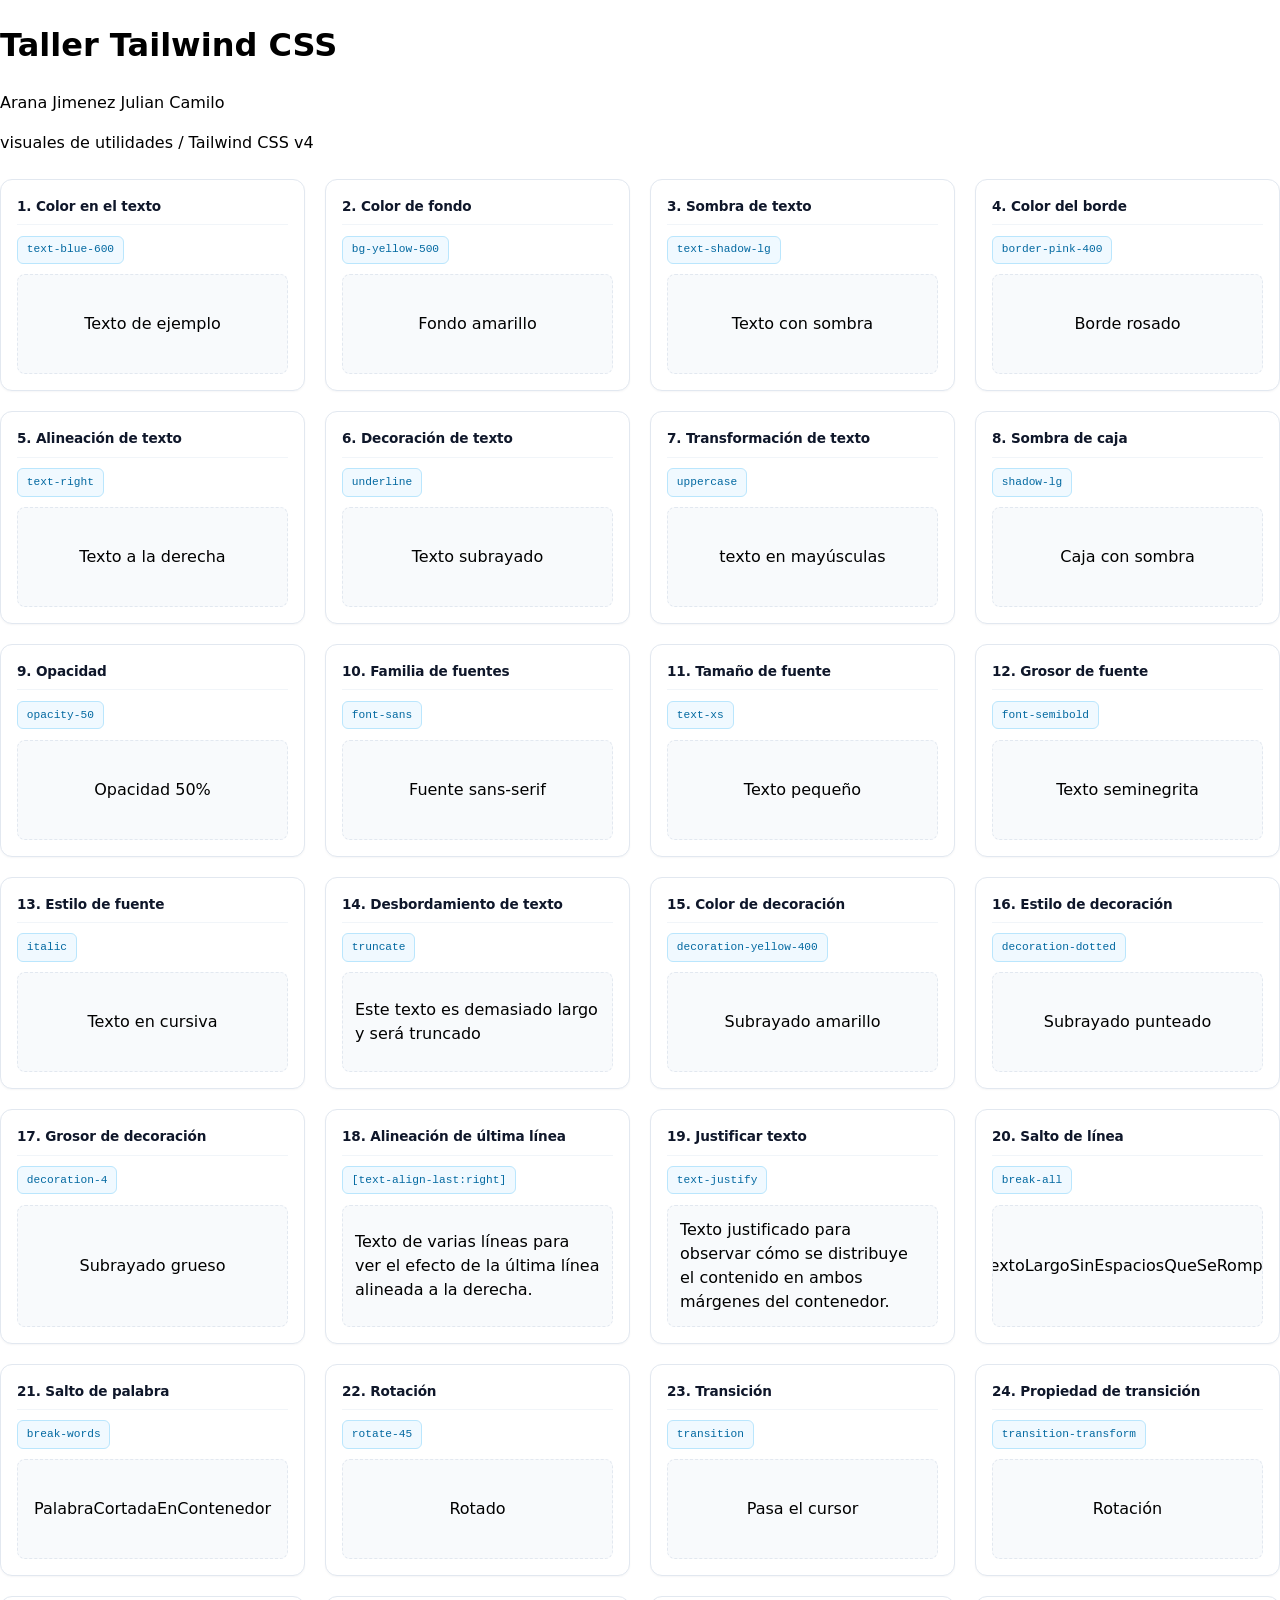
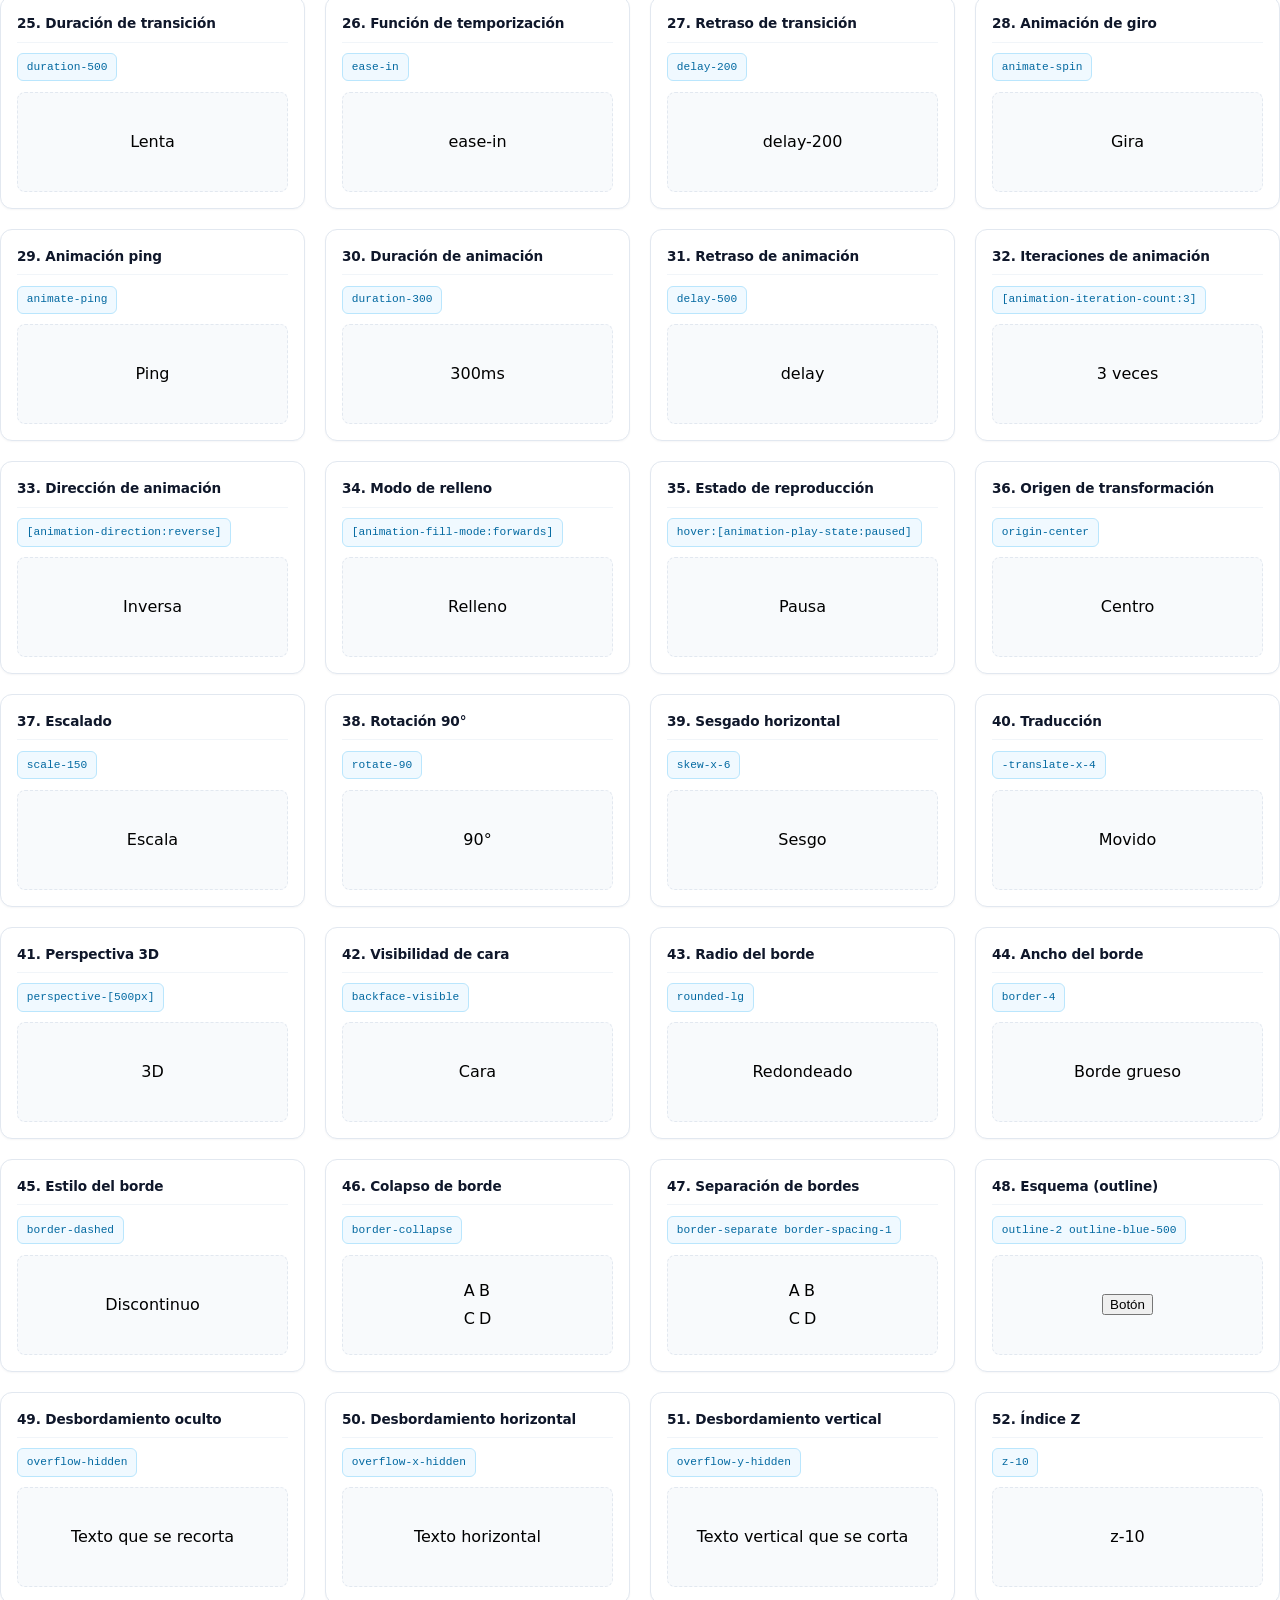
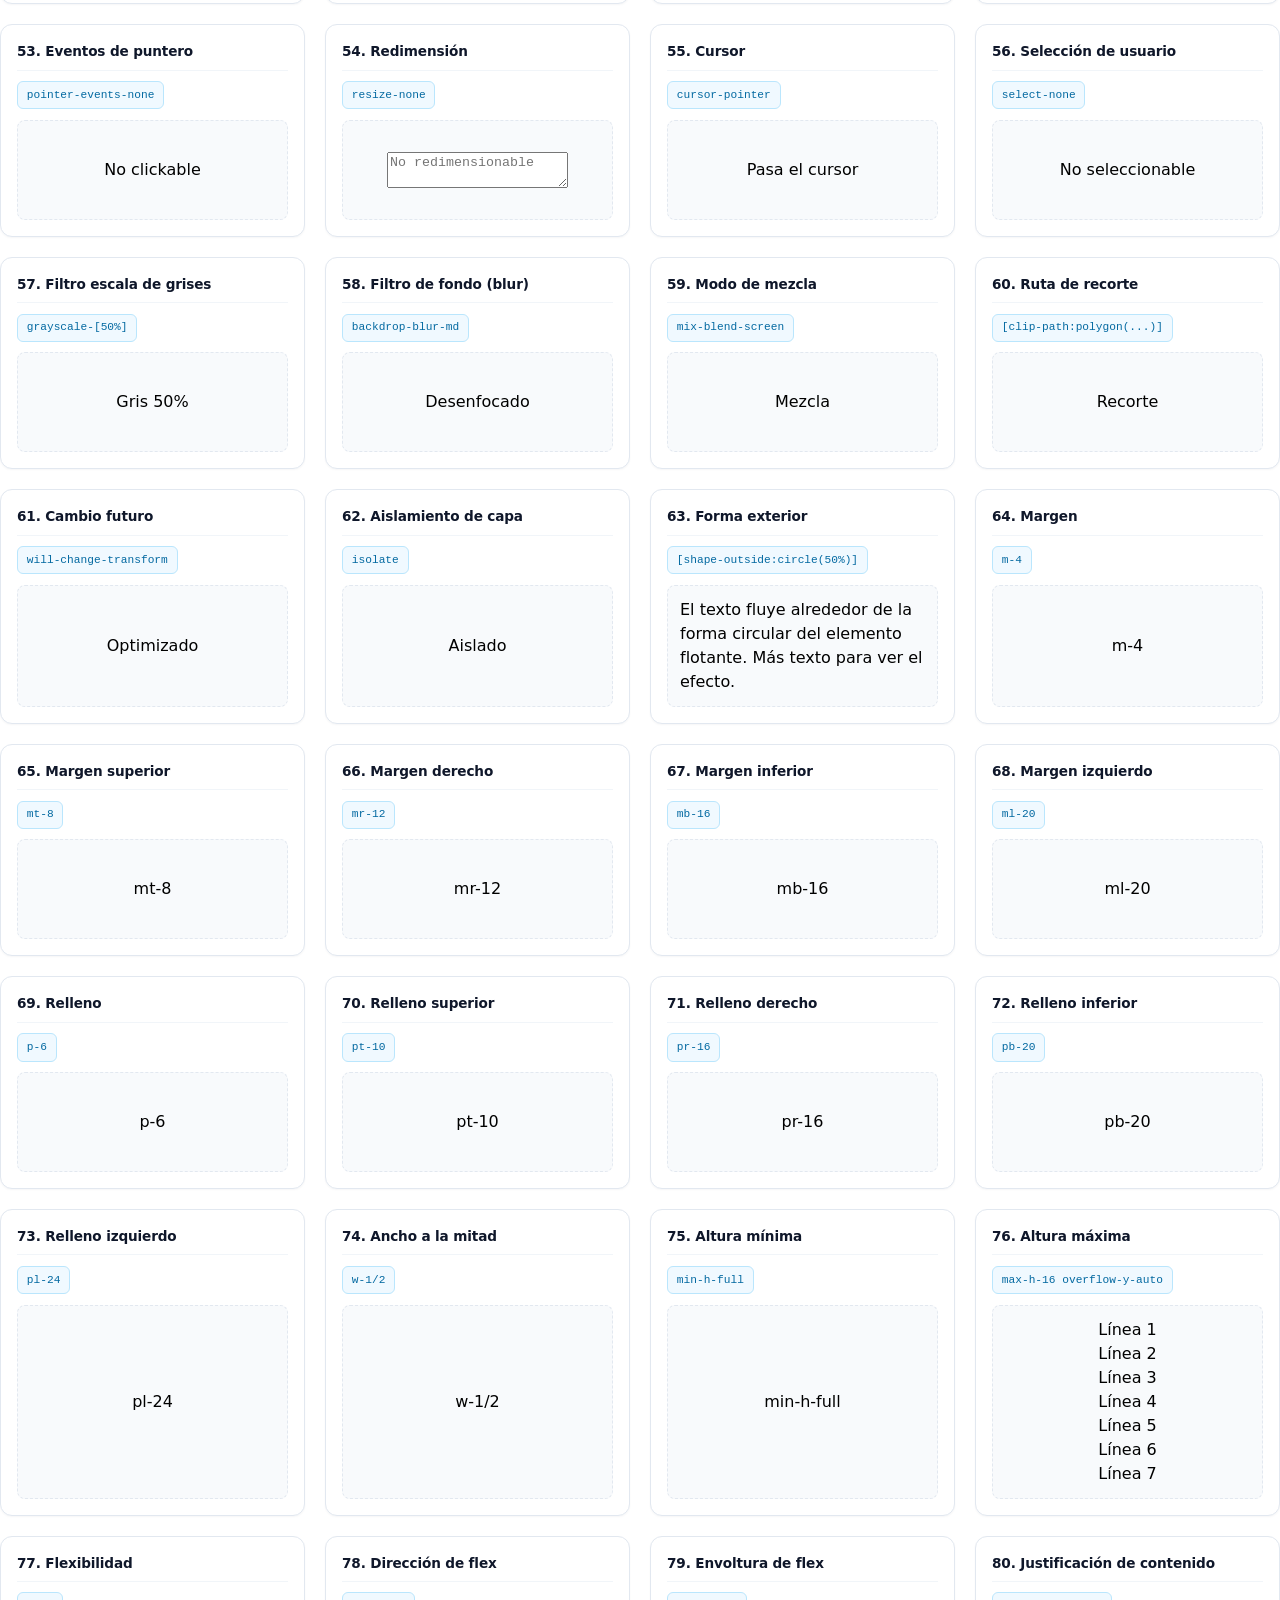
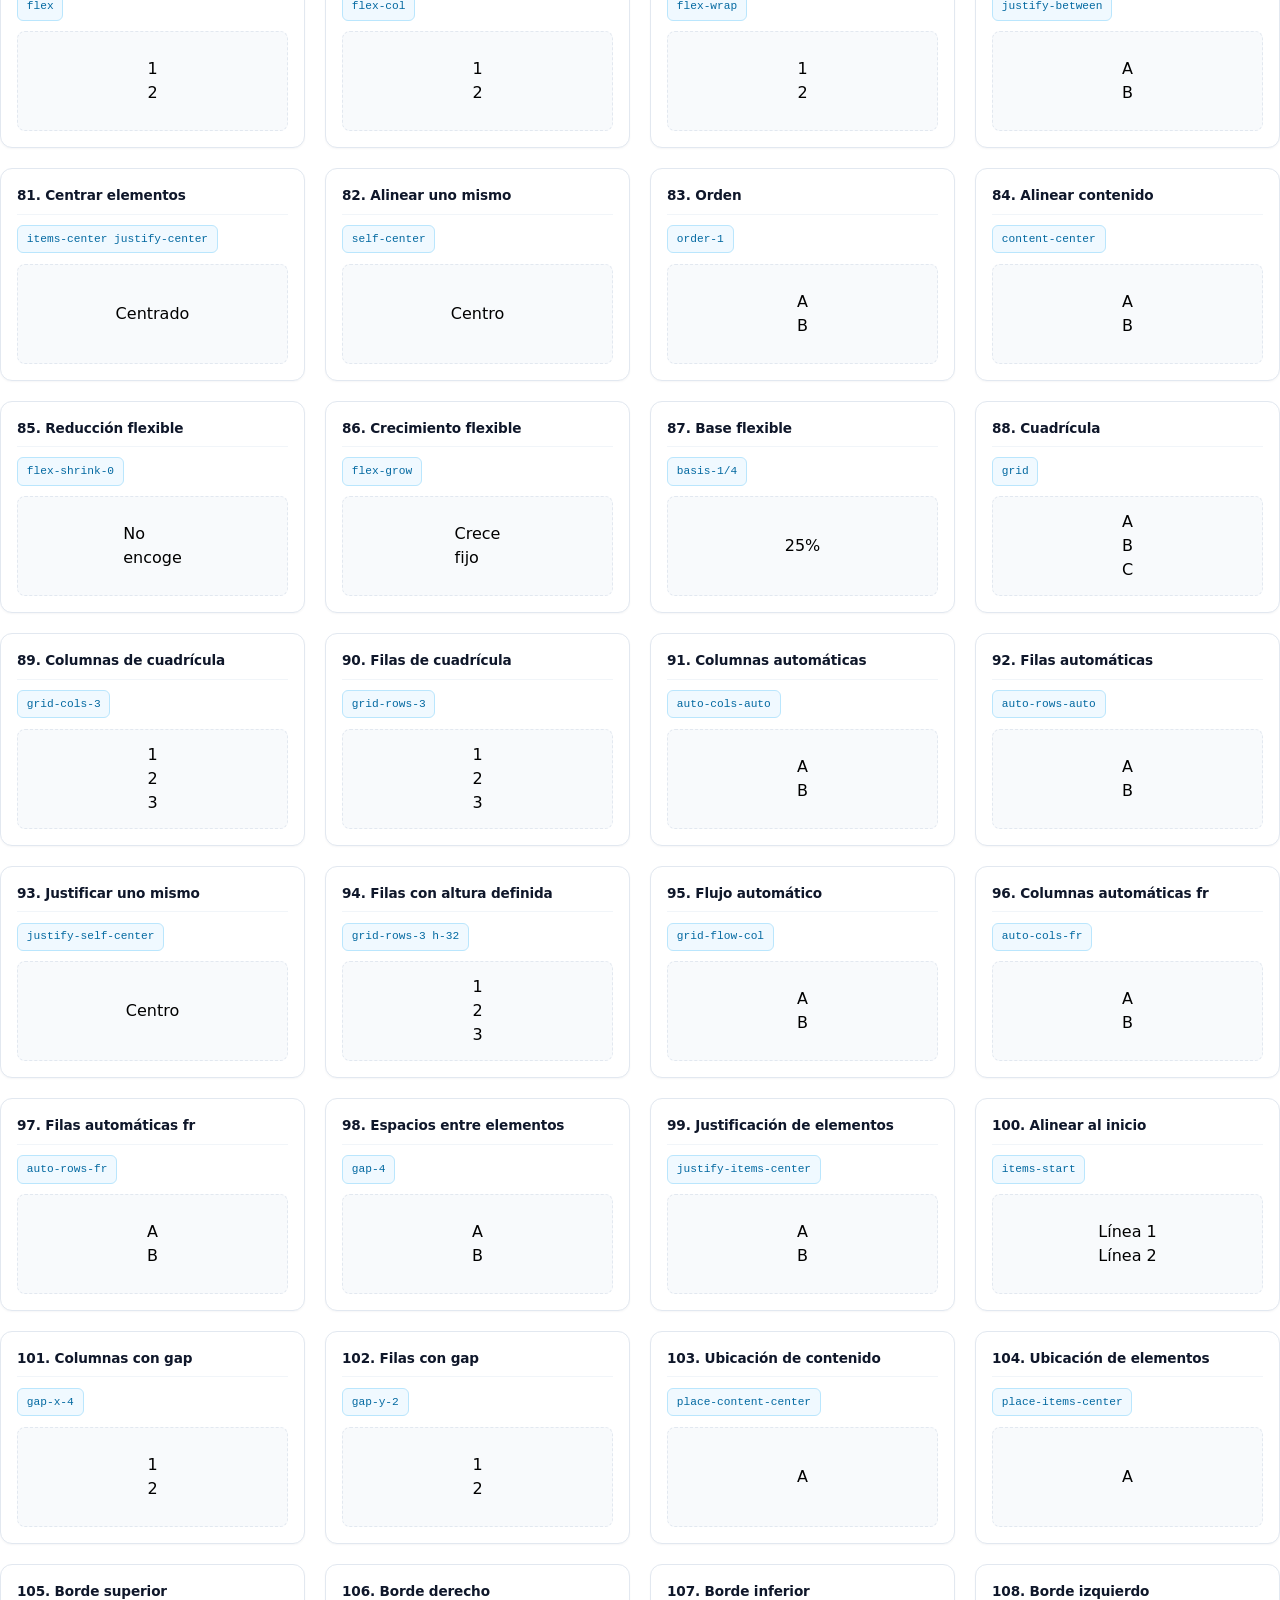
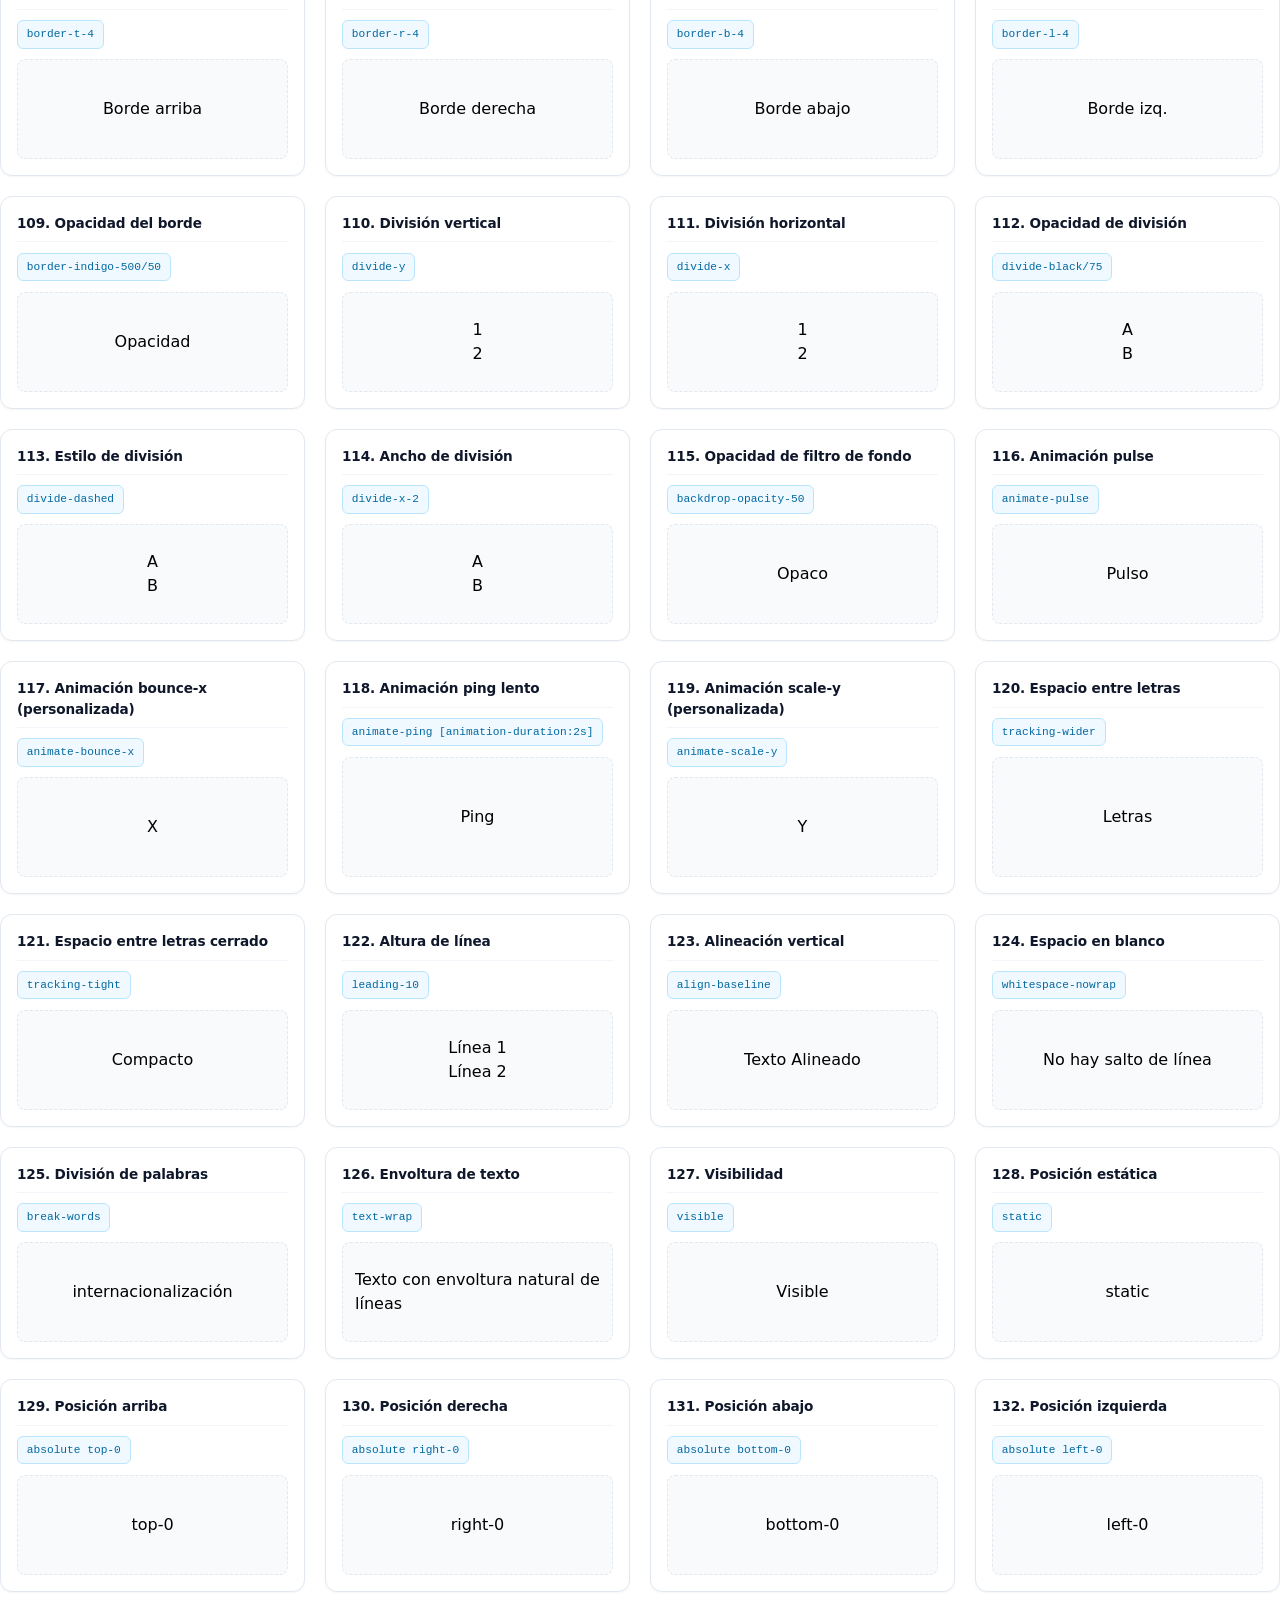
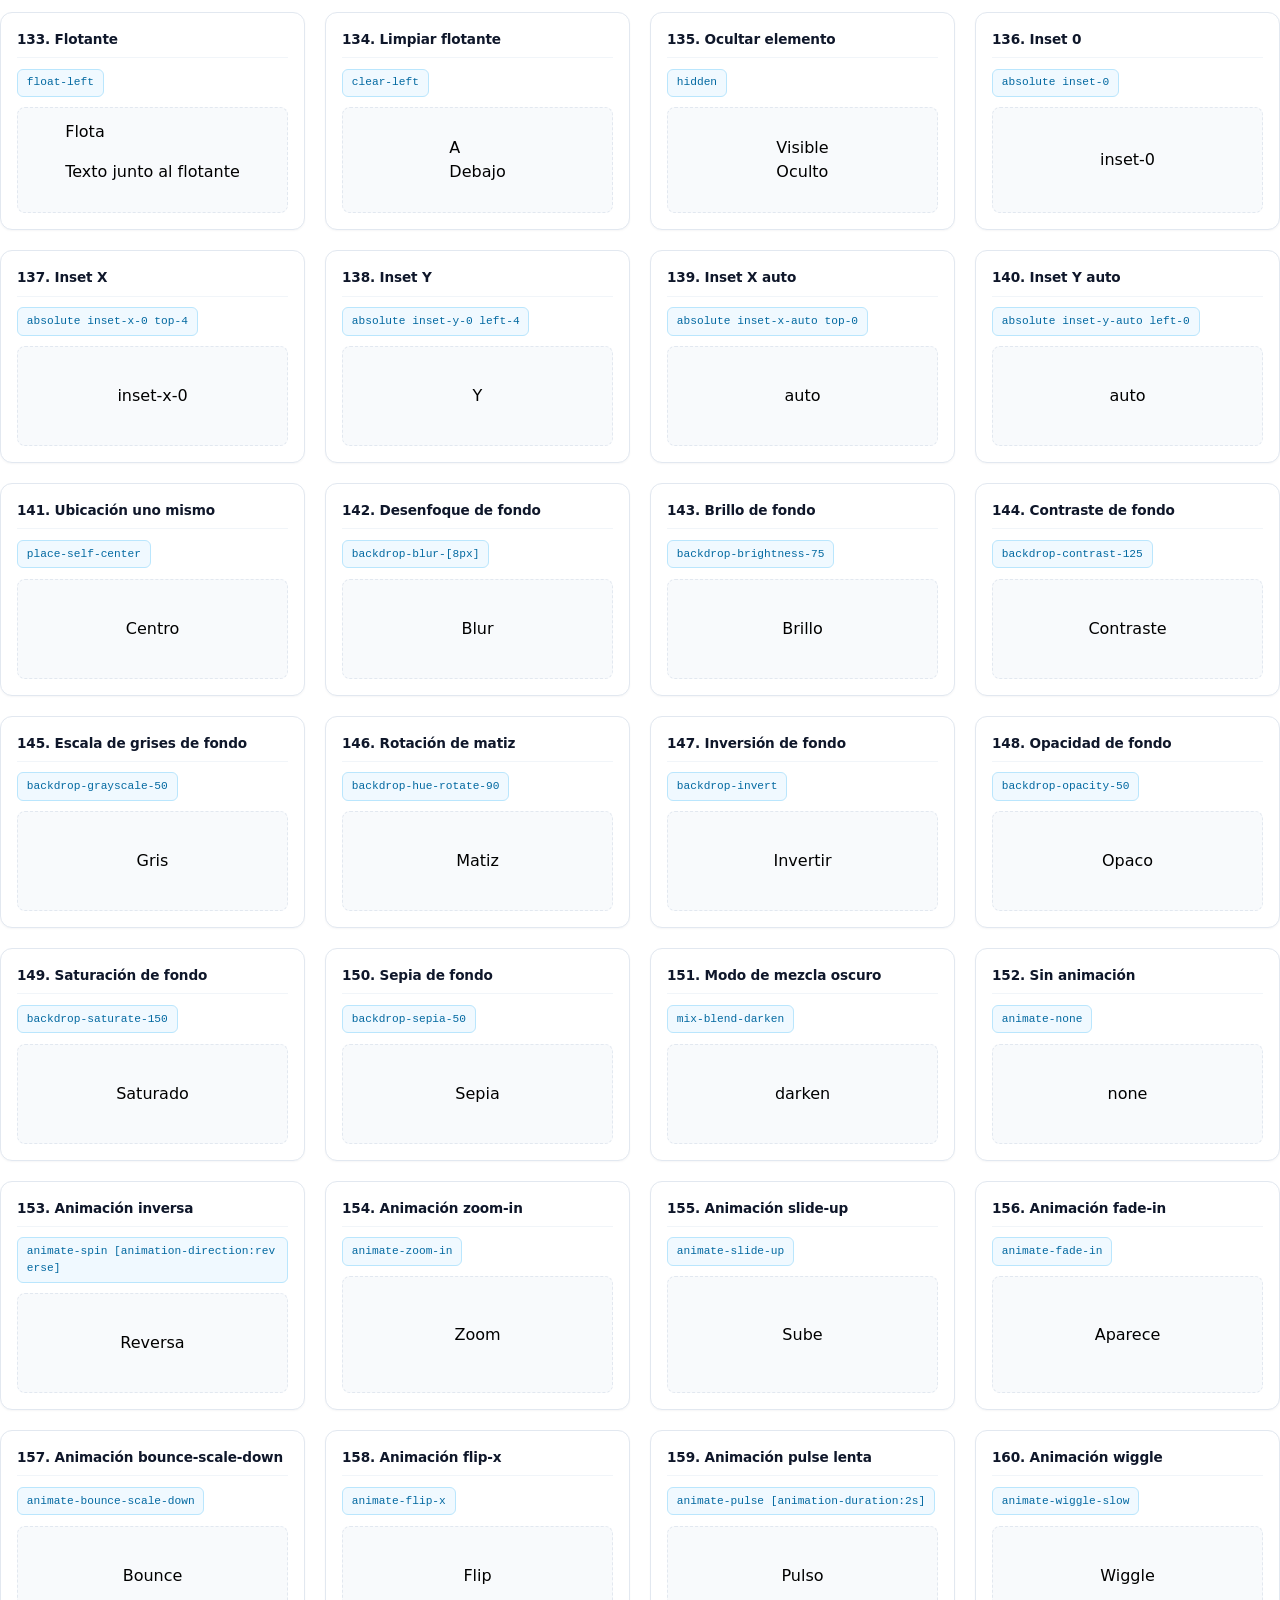
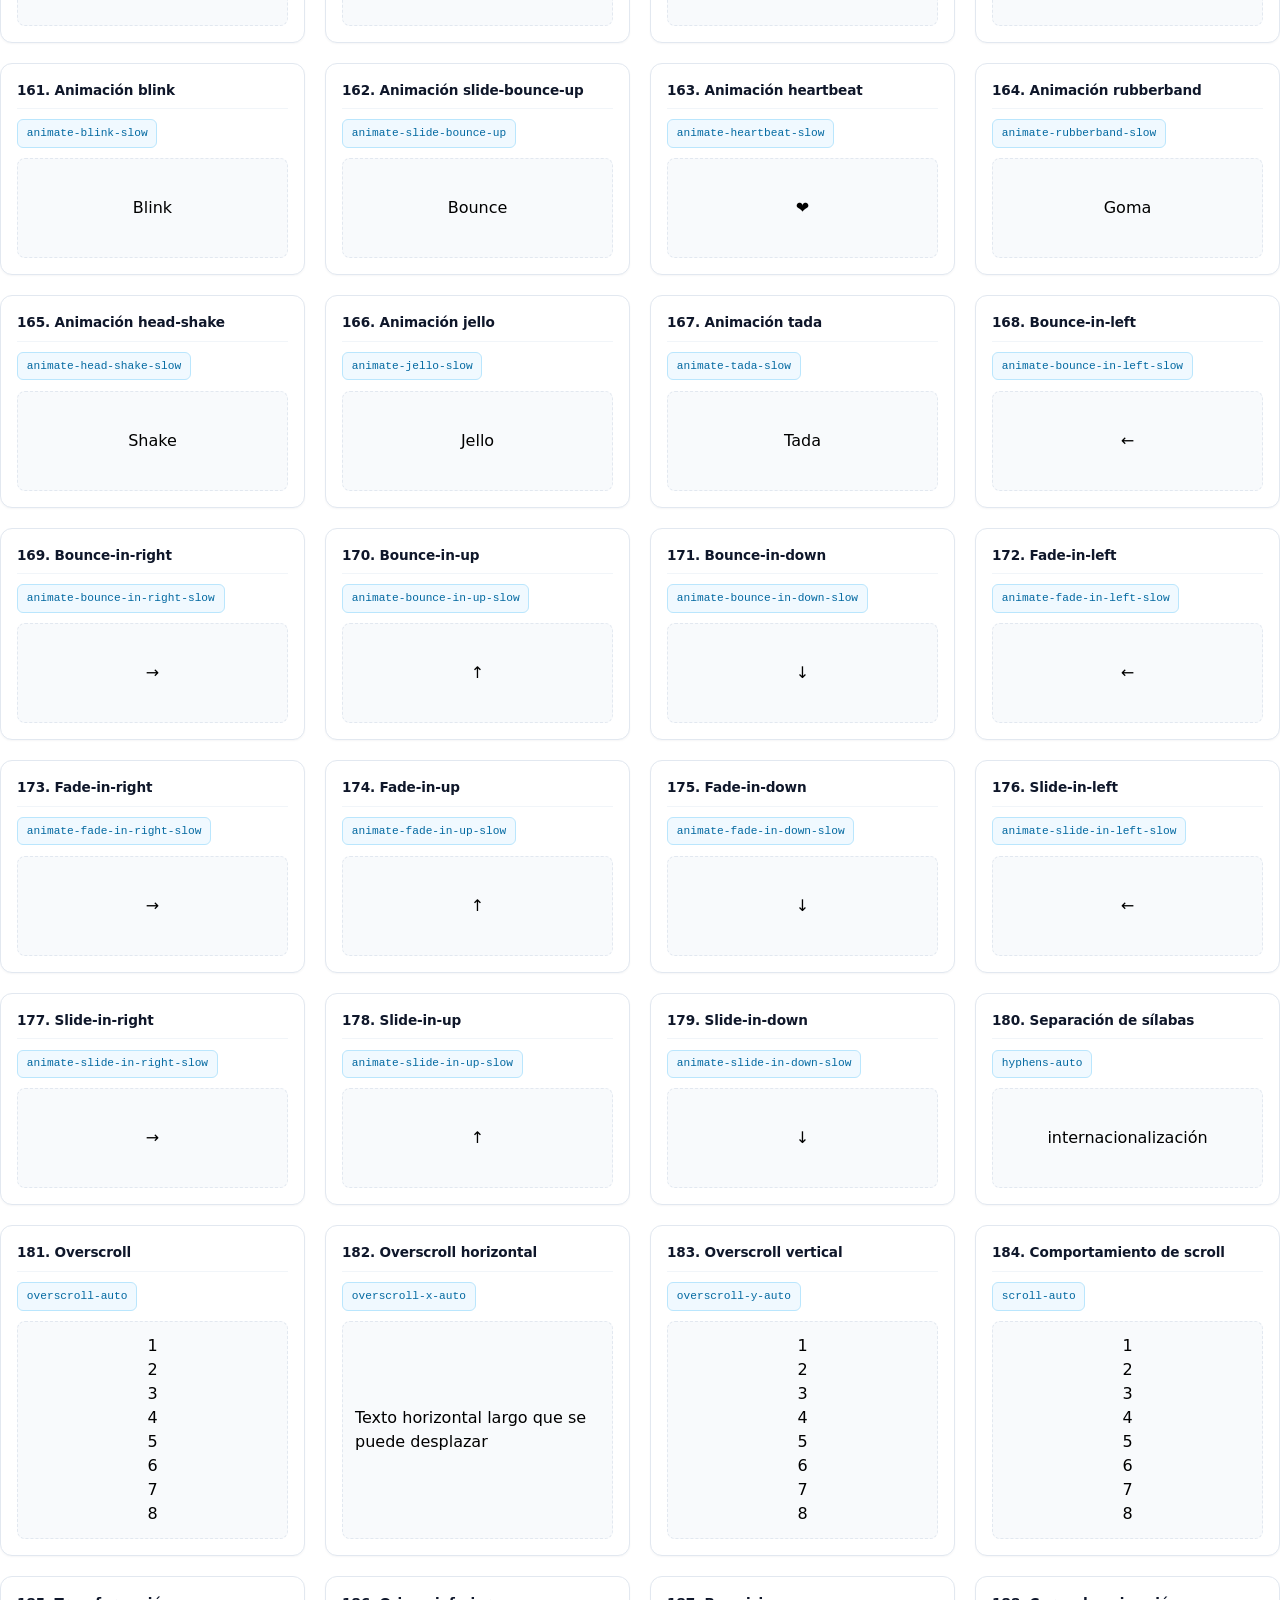
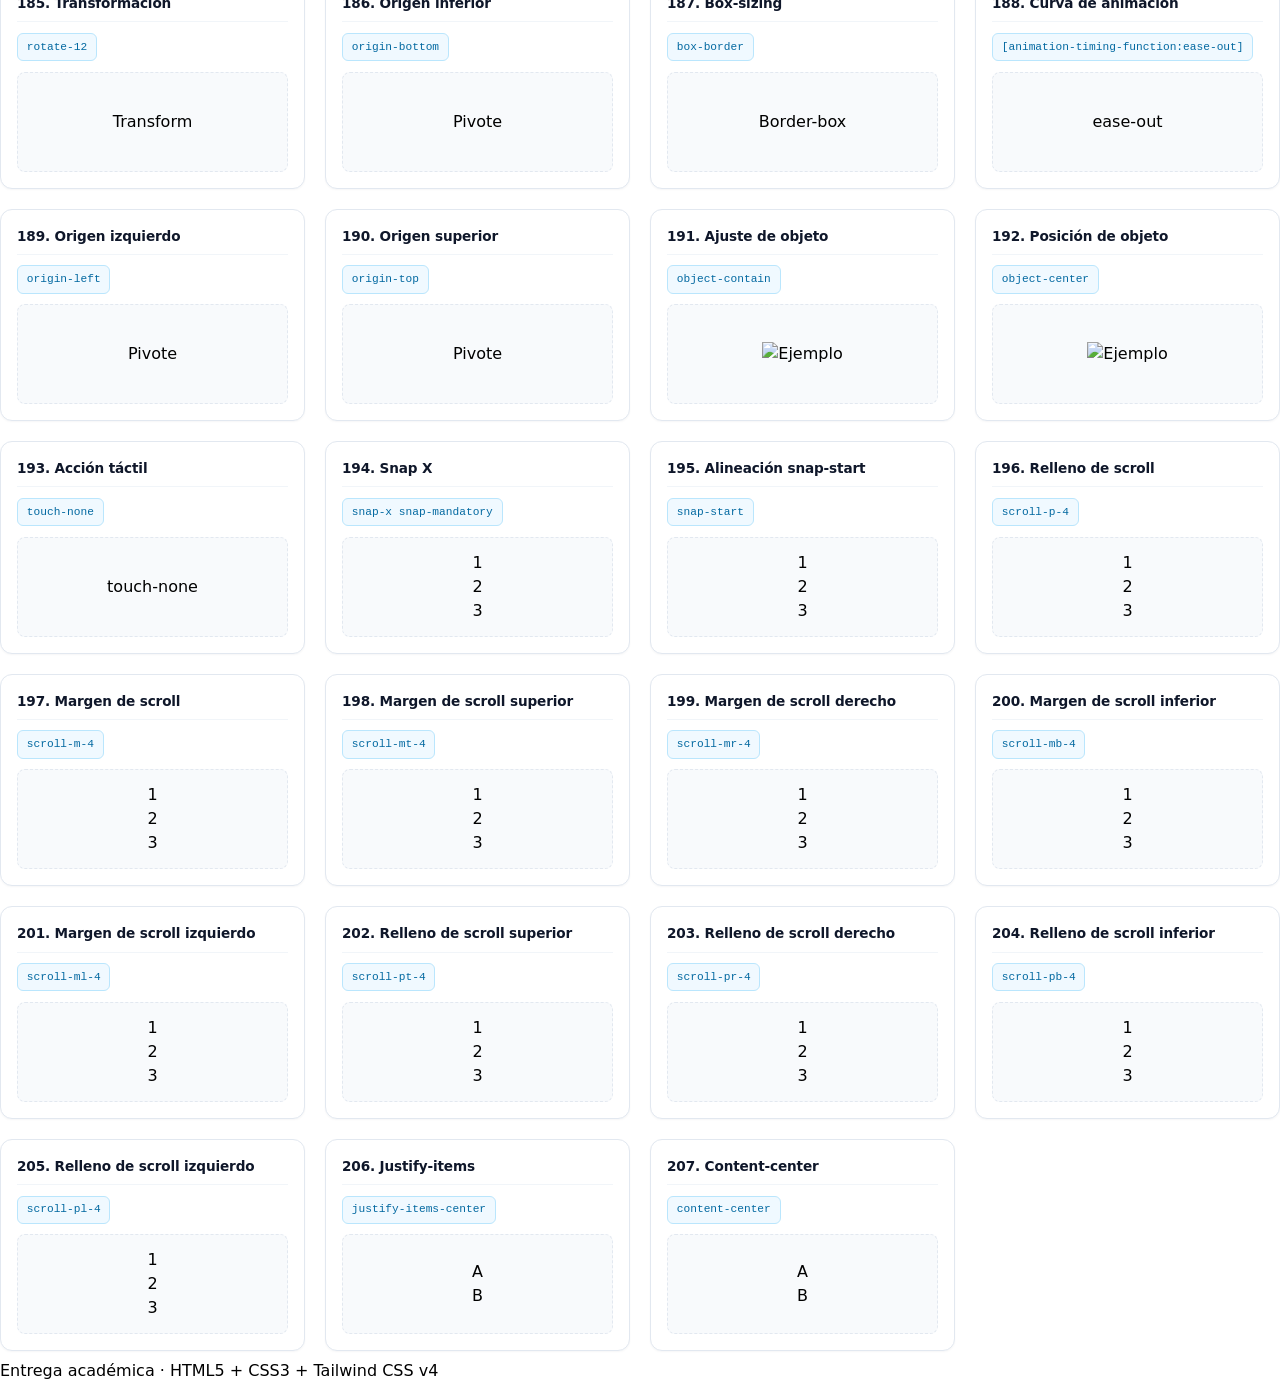
==== index.html @ b4273c39 "Rename index to index.html" ====
<!DOCTYPE html>
<html lang="es">
<head>
  <meta charset="UTF-8">
  <meta name="viewport" content="width=device-width, initial-scale=1.0">
  <title>Taller Tailwind CSS · Arana Jimenez Julian Camilo </title>

  <link rel="stylesheet" href="estilos.css">
</head>
<body class="bg-slate-50 text-slate-800 antialiased">

  <header class="bg-white border-b border-slate-200 py-10 px-6">
    <div class="max-w-7xl mx-auto text-center">
      <h1 class="text-3xl sm:text-4xl font-bold text-slate-900">Taller Tailwind CSS</h1>
      <p class="text-slate-500 mt-2 text-sm font-medium"> Arana Jimenez Julian Camilo </p>
      <p class="text-slate-400 mt-1 text-xs">visuales de utilidades / Tailwind CSS v4</p>
    </div>
  </header>

  <main class="max-w-7xl mx-auto px-4 py-8">
    <div class="container">
      <div class="card">
        <h2 class="title">1. Color en el texto</h2>
        <p class="command">text-blue-600</p>
        <div class="square"><p class="text-blue-600 text-sm">Texto de ejemplo</p></div>
      </div>

      <div class="card">
        <h2 class="title">2. Color de fondo</h2>
        <p class="command">bg-yellow-500</p>
        <div class="square"><div class="bg-yellow-500 px-2 py-1 rounded text-xs">Fondo amarillo</div></div>
      </div>

      <div class="card">
        <h2 class="title">3. Sombra de texto</h2>
        <p class="command">text-shadow-lg</p>
        <div class="square"><p class="text-shadow-lg text-lg font-semibold text-slate-800">Texto con sombra</p></div>
      </div>

      <div class="card">
        <h2 class="title">4. Color del borde</h2>
        <p class="command">border-pink-400</p>
        <div class="square"><div class="border-2 border-pink-400 px-2 py-1 rounded text-xs">Borde rosado</div></div>
      </div>

      <div class="card">
        <h2 class="title">5. Alineación de texto</h2>
        <p class="command">text-right</p>
        <div class="square"><div class="text-right w-full text-xs">Texto a la derecha</div></div>
      </div>

      <div class="card">
        <h2 class="title">6. Decoración de texto</h2>
        <p class="command">underline</p>
        <div class="square"><div class="underline text-sm">Texto subrayado</div></div>
      </div>

      <div class="card">
        <h2 class="title">7. Transformación de texto</h2>
        <p class="command">uppercase</p>
        <div class="square"><div class="uppercase text-sm">texto en mayúsculas</div></div>
      </div>

      <div class="card">
        <h2 class="title">8. Sombra de caja</h2>
        <p class="command">shadow-lg</p>
        <div class="square"><div class="shadow-lg bg-white px-3 py-2 rounded text-xs">Caja con sombra</div></div>
      </div>

      <div class="card">
        <h2 class="title">9. Opacidad</h2>
        <p class="command">opacity-50</p>
        <div class="square"><div class="bg-sky-500 text-white px-3 py-2 rounded opacity-50 text-xs">Opacidad 50%</div></div>
      </div>

      <div class="card">
        <h2 class="title">10. Familia de fuentes</h2>
        <p class="command">font-sans</p>
        <div class="square"><div class="font-sans text-sm">Fuente sans-serif</div></div>
      </div>

      <div class="card">
        <h2 class="title">11. Tamaño de fuente</h2>
        <p class="command">text-xs</p>
        <div class="square"><div class="text-xs">Texto pequeño</div></div>
      </div>

      <div class="card">
        <h2 class="title">12. Grosor de fuente</h2>
        <p class="command">font-semibold</p>
        <div class="square"><div class="font-semibold text-sm">Texto seminegrita</div></div>
      </div>

      <div class="card">
        <h2 class="title">13. Estilo de fuente</h2>
        <p class="command">italic</p>
        <div class="square"><div class="italic text-sm">Texto en cursiva</div></div>
      </div>

      <div class="card">
        <h2 class="title">14. Desbordamiento de texto</h2>
        <p class="command">truncate</p>
        <div class="square"><div class="truncate w-32 text-sm">Este texto es demasiado largo y será truncado</div></div>
      </div>

      <div class="card">
        <h2 class="title">15. Color de decoración</h2>
        <p class="command">decoration-yellow-400</p>
        <div class="square"><div class="underline decoration-yellow-400 text-sm">Subrayado amarillo</div></div>
      </div>

      <div class="card">
        <h2 class="title">16. Estilo de decoración</h2>
        <p class="command">decoration-dotted</p>
        <div class="square"><div class="underline decoration-dotted text-sm">Subrayado punteado</div></div>
      </div>

      <div class="card">
        <h2 class="title">17. Grosor de decoración</h2>
        <p class="command">decoration-4</p>
        <div class="square"><div class="underline decoration-4 text-sm">Subrayado grueso</div></div>
      </div>

      <div class="card">
        <h2 class="title">18. Alineación de última línea</h2>
        <p class="command">[text-align-last:right]</p>
        <div class="square"><div class="[text-align-last:right] w-full text-xs">Texto de varias líneas para ver el efecto de la última línea alineada a la derecha.</div></div>
      </div>

      <div class="card">
        <h2 class="title">19. Justificar texto</h2>
        <p class="command">text-justify</p>
        <div class="square"><div class="text-justify w-full text-xs">Texto justificado para observar cómo se distribuye el contenido en ambos márgenes del contenedor.</div></div>
      </div>

      <div class="card">
        <h2 class="title">20. Salto de línea</h2>
        <p class="command">break-all</p>
        <div class="square"><div class="break-all w-32 text-xs">TextoLargoSinEspaciosQueSeRompe</div></div>
      </div>

      <div class="card">
        <h2 class="title">21. Salto de palabra</h2>
        <p class="command">break-words</p>
        <div class="square"><div class="break-words w-16 text-xs">PalabraCortadaEnContenedor</div></div>
      </div>

      <div class="card">
        <h2 class="title">22. Rotación</h2>
        <p class="command">rotate-45</p>
        <div class="square"><div class="rotate-45 inline-block bg-sky-500 text-white px-2 py-1 rounded text-xs">Rotado</div></div>
      </div>

      <div class="card">
        <h2 class="title">23. Transición</h2>
        <p class="command">transition</p>
        <div class="square"><div class="transition inline-block bg-sky-500 text-white px-3 py-2 rounded text-xs hover:scale-125">Pasa el cursor</div></div>
      </div>

      <div class="card">
        <h2 class="title">24. Propiedad de transición</h2>
        <p class="command">transition-transform</p>
        <div class="square"><div class="transition-transform inline-block bg-sky-500 text-white px-3 py-2 rounded text-xs hover:rotate-12">Rotación</div></div>
      </div>

      <div class="card">
        <h2 class="title">25. Duración de transición</h2>
        <p class="command">duration-500</p>
        <div class="square"><div class="transition-transform duration-500 inline-block bg-sky-500 text-white px-3 py-2 rounded text-xs hover:scale-125">Lenta</div></div>
      </div>

      <div class="card">
        <h2 class="title">26. Función de temporización</h2>
        <p class="command">ease-in</p>
        <div class="square"><div class="transition-transform ease-in duration-500 inline-block bg-sky-500 text-white px-3 py-2 rounded text-xs hover:scale-125">ease-in</div></div>
      </div>

      <div class="card">
        <h2 class="title">27. Retraso de transición</h2>
        <p class="command">delay-200</p>
        <div class="square"><div class="transition-transform duration-500 delay-200 inline-block bg-sky-500 text-white px-3 py-2 rounded text-xs hover:scale-125">delay-200</div></div>
      </div>

      <div class="card">
        <h2 class="title">28. Animación de giro</h2>
        <p class="command">animate-spin</p>
        <div class="square"><div class="animate-spin inline-block bg-sky-500 text-white px-3 py-2 rounded text-xs">Gira</div></div>
      </div>

      <div class="card">
        <h2 class="title">29. Animación ping</h2>
        <p class="command">animate-ping</p>
        <div class="square"><div class="animate-ping inline-block bg-sky-500 text-white px-2 py-1 rounded text-xs">Ping</div></div>
      </div>

      <div class="card">
        <h2 class="title">30. Duración de animación</h2>
        <p class="command">duration-300</p>
        <div class="square"><div class="transition-transform duration-300 inline-block bg-sky-500 text-white px-3 py-2 rounded text-xs hover:scale-125">300ms</div></div>
      </div>

      <div class="card">
        <h2 class="title">31. Retraso de animación</h2>
        <p class="command">delay-500</p>
        <div class="square"><div class="transition-transform duration-500 delay-500 inline-block bg-sky-500 text-white px-3 py-2 rounded text-xs hover:scale-125">delay</div></div>
      </div>

      <div class="card">
        <h2 class="title">32. Iteraciones de animación</h2>
        <p class="command">[animation-iteration-count:3]</p>
        <div class="square"><div class="animate-bounce inline-block [animation-iteration-count:3] bg-sky-500 text-white px-2 py-1 rounded text-xs">3 veces</div></div>
      </div>

      <div class="card">
        <h2 class="title">33. Dirección de animación</h2>
        <p class="command">[animation-direction:reverse]</p>
        <div class="square"><div class="animate-spin inline-block [animation-direction:reverse] bg-sky-500 text-white px-2 py-1 rounded text-xs">Inversa</div></div>
      </div>

      <div class="card">
        <h2 class="title">34. Modo de relleno</h2>
        <p class="command">[animation-fill-mode:forwards]</p>
        <div class="square"><div class="animate-ping inline-block [animation-iteration-count:1] [animation-fill-mode:forwards] bg-sky-500 text-white px-2 py-1 rounded text-xs">Relleno</div></div>
      </div>

      <div class="card">
        <h2 class="title">35. Estado de reproducción</h2>
        <p class="command">hover:[animation-play-state:paused]</p>
        <div class="square"><div class="animate-spin inline-block hover:[animation-play-state:paused] bg-sky-500 text-white px-2 py-1 rounded text-xs">Pausa</div></div>
      </div>

      <div class="card">
        <h2 class="title">36. Origen de transformación</h2>
        <p class="command">origin-center</p>
        <div class="square"><div class="origin-center inline-block rotate-45 bg-sky-500 text-white px-2 py-1 rounded text-xs">Centro</div></div>
      </div>

      <div class="card">
        <h2 class="title">37. Escalado</h2>
        <p class="command">scale-150</p>
        <div class="square"><div class="scale-150 inline-block bg-sky-500 text-white px-2 py-1 rounded text-xs">Escala</div></div>
      </div>

      <div class="card">
        <h2 class="title">38. Rotación 90°</h2>
        <p class="command">rotate-90</p>
        <div class="square"><div class="rotate-90 inline-block bg-sky-500 text-white px-2 py-1 rounded text-xs">90°</div></div>
      </div>

      <div class="card">
        <h2 class="title">39. Sesgado horizontal</h2>
        <p class="command">skew-x-6</p>
        <div class="square"><div class="skew-x-6 inline-block bg-sky-500 text-white px-2 py-1 rounded text-xs">Sesgo</div></div>
      </div>

      <div class="card">
        <h2 class="title">40. Traducción</h2>
        <p class="command">-translate-x-4</p>
        <div class="square"><div class="-translate-x-4 inline-block bg-sky-500 text-white px-2 py-1 rounded text-xs">Movido</div></div>
      </div>

      <div class="card">
        <h2 class="title">41. Perspectiva 3D</h2>
        <p class="command">perspective-[500px]</p>
        <div class="square"><div class="perspective-[500px]"><div class="rotate-y-45 bg-sky-500 text-white w-16 h-16 rounded flex items-center justify-center text-xs">3D</div></div></div>
      </div>

      <div class="card">
        <h2 class="title">42. Visibilidad de cara</h2>
        <p class="command">backface-visible</p>
        <div class="square"><div class="perspective-[500px]"><div class="rotate-y-180 backface-visible bg-sky-500 text-white w-16 h-16 rounded flex items-center justify-center text-xs">Cara</div></div></div>
      </div>

      <div class="card">
        <h2 class="title">43. Radio del borde</h2>
        <p class="command">rounded-lg</p>
        <div class="square"><div class="rounded-lg bg-slate-300 px-4 py-3 text-xs">Redondeado</div></div>
      </div>

      <div class="card">
        <h2 class="title">44. Ancho del borde</h2>
        <p class="command">border-4</p>
        <div class="square"><div class="border-4 border-slate-700 px-3 py-2 rounded text-xs">Borde grueso</div></div>
      </div>

      <div class="card">
        <h2 class="title">45. Estilo del borde</h2>
        <p class="command">border-dashed</p>
        <div class="square"><div class="border-dashed border-2 border-slate-700 px-3 py-2 rounded text-xs">Discontinuo</div></div>
      </div>

      <div class="card">
        <h2 class="title">46. Colapso de borde</h2>
        <p class="command">border-collapse</p>
        <div class="square">
          <table class="border-collapse border border-slate-400 text-xs">
            <tr><td class="border border-slate-400 p-1">A</td><td class="border border-slate-400 p-1">B</td></tr>
            <tr><td class="border border-slate-400 p-1">C</td><td class="border border-slate-400 p-1">D</td></tr>
          </table>
        </div>
      </div>

      <div class="card">
        <h2 class="title">47. Separación de bordes</h2>
        <p class="command">border-separate border-spacing-1</p>
        <div class="square">
          <table class="border-separate border-spacing-1 border border-slate-400 text-xs">
            <tr><td class="border border-slate-400 p-1">A</td><td class="border border-slate-400 p-1">B</td></tr>
            <tr><td class="border border-slate-400 p-1">C</td><td class="border border-slate-400 p-1">D</td></tr>
          </table>
        </div>
      </div>

      <div class="card">
        <h2 class="title">48. Esquema (outline)</h2>
        <p class="command">outline-2 outline-blue-500</p>
        <div class="square"><button class="outline-2 outline outline-blue-500 outline-offset-2 px-3 py-1.5 rounded bg-white text-xs">Botón</button></div>
      </div>

      <div class="card">
        <h2 class="title">49. Desbordamiento oculto</h2>
        <p class="command">overflow-hidden</p>
        <div class="square"><div class="overflow-hidden w-8 h-8 bg-sky-300 text-xs p-1">Texto que se recorta</div></div>
      </div>

      <div class="card">
        <h2 class="title">50. Desbordamiento horizontal</h2>
        <p class="command">overflow-x-hidden</p>
        <div class="square"><div class="overflow-x-hidden w-8 bg-sky-300 text-xs p-1">Texto horizontal</div></div>
      </div>

      <div class="card">
        <h2 class="title">51. Desbordamiento vertical</h2>
        <p class="command">overflow-y-hidden</p>
        <div class="square"><div class="overflow-y-hidden h-4 bg-sky-300 text-xs p-1">Texto vertical que se corta</div></div>
      </div>

      <div class="card">
        <h2 class="title">52. Índice Z</h2>
        <p class="command">z-10</p>
        <div class="square"><div class="relative"><div class="z-10 relative bg-sky-500 text-white px-3 py-2 rounded text-xs">z-10</div></div></div>
      </div>

      <div class="card">
        <h2 class="title">53. Eventos de puntero</h2>
        <p class="command">pointer-events-none</p>
        <div class="square"><div class="pointer-events-none bg-sky-300 px-3 py-2 rounded text-xs">No clickable</div></div>
      </div>

      <div class="card">
        <h2 class="title">54. Redimensión</h2>
        <p class="command">resize-none</p>
        <div class="square"><textarea class="resize-none w-full h-full border border-slate-300 rounded p-2 text-xs" placeholder="No redimensionable"></textarea></div>
      </div>

      <div class="card">
        <h2 class="title">55. Cursor</h2>
        <p class="command">cursor-pointer</p>
        <div class="square"><div class="cursor-pointer bg-sky-500 text-white px-3 py-2 rounded text-xs">Pasa el cursor</div></div>
      </div>

      <div class="card">
        <h2 class="title">56. Selección de usuario</h2>
        <p class="command">select-none</p>
        <div class="square"><div class="select-none bg-sky-300 px-3 py-2 rounded text-xs">No seleccionable</div></div>
      </div>

      <div class="card">
        <h2 class="title">57. Filtro escala de grises</h2>
        <p class="command">grayscale-[50%]</p>
        <div class="square"><div class="grayscale-[50%] bg-sky-500 text-white px-3 py-2 rounded text-xs">Gris 50%</div></div>
      </div>

      <div class="card">
        <h2 class="title">58. Filtro de fondo (blur)</h2>
        <p class="command">backdrop-blur-md</p>
        <div class="square">
          <div class="w-full h-full rounded bg-cover bg-center flex items-center justify-center" style="background-image:url('https://picsum.photos/seed/bd/200')">
            <div class="backdrop-blur-md bg-white/40 px-3 py-1 rounded text-xs font-medium">Desenfocado</div>
          </div>
        </div>
      </div>

      <div class="card">
        <h2 class="title">59. Modo de mezcla</h2>
        <p class="command">mix-blend-screen</p>
        <div class="square"><div class="bg-gradient-to-r from-pink-500 to-purple-500 w-full h-full rounded flex items-center justify-center"><div class="mix-blend-screen bg-white text-black px-3 py-2 rounded text-xs">Mezcla</div></div></div>
      </div>

      <div class="card">
        <h2 class="title">60. Ruta de recorte</h2>
        <p class="command">[clip-path:polygon(...)]</p>
        <div class="square"><div class="[clip-path:polygon(0_0,100%_0,100%_75%,0_100%)] bg-sky-500 w-20 h-20 flex items-center justify-center text-white text-xs">Recorte</div></div>
      </div>

      <div class="card">
        <h2 class="title">61. Cambio futuro</h2>
        <p class="command">will-change-transform</p>
        <div class="square"><div class="will-change-transform bg-sky-300 px-3 py-2 rounded text-xs">Optimizado</div></div>
      </div>

      <div class="card">
        <h2 class="title">62. Aislamiento de capa</h2>
        <p class="command">isolate</p>
        <div class="square"><div class="isolate bg-sky-300 px-3 py-2 rounded text-xs">Aislado</div></div>
      </div>

      <div class="card">
        <h2 class="title">63. Forma exterior</h2>
        <p class="command">[shape-outside:circle(50%)]</p>
        <div class="square">
          <div class="w-full text-xs leading-tight">
            <div class="w-10 h-10 bg-sky-400 rounded-full float-left mr-2 [shape-outside:circle(50%)]"></div>
            El texto fluye alrededor de la forma circular del elemento flotante. Más texto para ver el efecto.
          </div>
        </div>
      </div>

      <!-- ========== ESPACIADO ========== -->
      <div class="card">
        <h2 class="title">64. Margen</h2>
        <p class="command">m-4</p>
        <div class="square"><div class="m-4 bg-sky-300 px-2 py-1 rounded text-xs">m-4</div></div>
      </div>

      <div class="card">
        <h2 class="title">65. Margen superior</h2>
        <p class="command">mt-8</p>
        <div class="square"><div class="mt-8 bg-sky-300 px-2 py-1 rounded text-xs">mt-8</div></div>
      </div>

      <div class="card">
        <h2 class="title">66. Margen derecho</h2>
        <p class="command">mr-12</p>
        <div class="square"><div class="mr-12 bg-sky-300 px-2 py-1 rounded text-xs">mr-12</div></div>
      </div>

      <div class="card">
        <h2 class="title">67. Margen inferior</h2>
        <p class="command">mb-16</p>
        <div class="square"><div class="mb-16 bg-sky-300 px-2 py-1 rounded text-xs">mb-16</div></div>
      </div>

      <div class="card">
        <h2 class="title">68. Margen izquierdo</h2>
        <p class="command">ml-20</p>
        <div class="square"><div class="ml-20 bg-sky-300 px-2 py-1 rounded text-xs">ml-20</div></div>
      </div>

      <div class="card">
        <h2 class="title">69. Relleno</h2>
        <p class="command">p-6</p>
        <div class="square"><div class="p-6 bg-sky-300 rounded text-xs">p-6</div></div>
      </div>

      <div class="card">
        <h2 class="title">70. Relleno superior</h2>
        <p class="command">pt-10</p>
        <div class="square"><div class="pt-10 bg-sky-300 px-2 rounded text-xs">pt-10</div></div>
      </div>

      <div class="card">
        <h2 class="title">71. Relleno derecho</h2>
        <p class="command">pr-16</p>
        <div class="square"><div class="pr-16 bg-sky-300 py-1 rounded text-xs">pr-16</div></div>
      </div>

      <div class="card">
        <h2 class="title">72. Relleno inferior</h2>
        <p class="command">pb-20</p>
        <div class="square"><div class="pb-20 bg-sky-300 px-2 rounded text-xs">pb-20</div></div>
      </div>

      <div class="card">
        <h2 class="title">73. Relleno izquierdo</h2>
        <p class="command">pl-24</p>
        <div class="square"><div class="pl-24 bg-sky-300 py-1 rounded text-xs">pl-24</div></div>
      </div>

      <div class="card">
        <h2 class="title">74. Ancho a la mitad</h2>
        <p class="command">w-1/2</p>
        <div class="square"><div class="w-1/2 bg-sky-300 py-1 rounded text-xs text-center">w-1/2</div></div>
      </div>

      <div class="card">
        <h2 class="title">75. Altura mínima</h2>
        <p class="command">min-h-full</p>
        <div class="square"><div class="min-h-full bg-sky-300 w-full rounded p-2 text-xs">min-h-full</div></div>
      </div>

      <div class="card">
        <h2 class="title">76. Altura máxima</h2>
        <p class="command">max-h-16 overflow-y-auto</p>
        <div class="square"><div class="max-h-16 overflow-y-auto bg-sky-200 w-full rounded p-2 text-xs">Línea 1<br>Línea 2<br>Línea 3<br>Línea 4<br>Línea 5<br>Línea 6<br>Línea 7</div></div>
      </div>

      <!-- ========== FLEX ========== -->
      <div class="card">
        <h2 class="title">77. Flexibilidad</h2>
        <p class="command">flex</p>
        <div class="square"><div class="flex gap-1 w-full"><div class="bg-sky-300 px-2 rounded text-xs">1</div><div class="bg-sky-500 px-2 rounded text-xs text-white">2</div></div></div>
      </div>

      <div class="card">
        <h2 class="title">78. Dirección de flex</h2>
        <p class="command">flex-col</p>
        <div class="square"><div class="flex flex-col gap-1"><div class="bg-sky-300 px-2 rounded text-xs">1</div><div class="bg-sky-500 px-2 rounded text-xs text-white">2</div></div></div>
      </div>

      <div class="card">
        <h2 class="title">79. Envoltura de flex</h2>
        <p class="command">flex-wrap</p>
        <div class="square"><div class="flex flex-wrap w-24 gap-1"><div class="bg-sky-300 w-16 rounded text-xs">1</div><div class="bg-sky-500 w-16 rounded text-xs text-white">2</div></div></div>
      </div>

      <div class="card">
        <h2 class="title">80. Justificación de contenido</h2>
        <p class="command">justify-between</p>
        <div class="square"><div class="flex justify-between w-full"><div class="bg-sky-300 px-2 rounded text-xs">A</div><div class="bg-sky-500 px-2 rounded text-xs text-white">B</div></div></div>
      </div>

      <div class="card">
        <h2 class="title">81. Centrar elementos</h2>
        <p class="command">items-center justify-center</p>
        <div class="square"><div class="flex justify-center items-center h-full w-full bg-sky-300 rounded text-xs">Centrado</div></div>
      </div>

      <div class="card">
        <h2 class="title">82. Alinear uno mismo</h2>
        <p class="command">self-center</p>
        <div class="square"><div class="flex h-full w-full bg-slate-100 rounded"><div class="self-center bg-sky-400 px-3 py-1 rounded text-xs text-white">Centro</div></div></div>
      </div>

      <div class="card">
        <h2 class="title">83. Orden</h2>
        <p class="command">order-1</p>
        <div class="square"><div class="flex gap-1"><div class="order-2 bg-sky-500 text-white px-2 rounded text-xs">A</div><div class="order-1 bg-sky-300 px-2 rounded text-xs">B</div></div></div>
      </div>

      <div class="card">
        <h2 class="title">84. Alinear contenido</h2>
        <p class="command">content-center</p>
        <div class="square"><div class="flex flex-wrap content-center h-full w-full bg-slate-100 rounded gap-1 p-1"><div class="w-full bg-sky-300 text-xs px-2">A</div><div class="w-full bg-sky-500 text-white text-xs px-2">B</div></div></div>
      </div>

      <div class="card">
        <h2 class="title">85. Reducción flexible</h2>
        <p class="command">flex-shrink-0</p>
        <div class="square"><div class="flex w-20 gap-1"><div class="flex-shrink-0 bg-sky-400 px-3 rounded text-xs text-white">No</div><div class="bg-sky-200 px-1 rounded text-xs">encoge</div></div></div>
      </div>

      <div class="card">
        <h2 class="title">86. Crecimiento flexible</h2>
        <p class="command">flex-grow</p>
        <div class="square"><div class="flex w-full gap-1"><div class="flex-grow bg-sky-300 rounded text-xs px-2">Crece</div><div class="bg-sky-500 text-white px-2 rounded text-xs">fijo</div></div></div>
      </div>

      <div class="card">
        <h2 class="title">87. Base flexible</h2>
        <p class="command">basis-1/4</p>
        <div class="square"><div class="flex w-full"><div class="basis-1/4 bg-sky-400 text-white rounded text-xs text-center">25%</div></div></div>
      </div>

      <!-- ========== GRID ========== -->
      <div class="card">
        <h2 class="title">88. Cuadrícula</h2>
        <p class="command">grid</p>
        <div class="square"><div class="grid gap-1 w-full"><div class="bg-sky-300 text-xs px-2 rounded">A</div><div class="bg-sky-500 text-white text-xs px-2 rounded">B</div><div class="bg-sky-700 text-white text-xs px-2 rounded">C</div></div></div>
      </div>

      <div class="card">
        <h2 class="title">89. Columnas de cuadrícula</h2>
        <p class="command">grid-cols-3</p>
        <div class="square"><div class="grid grid-cols-3 gap-1 w-full"><div class="bg-sky-300 text-xs text-center rounded">1</div><div class="bg-sky-500 text-white text-xs text-center rounded">2</div><div class="bg-sky-700 text-white text-xs text-center rounded">3</div></div></div>
      </div>

      <div class="card">
        <h2 class="title">90. Filas de cuadrícula</h2>
        <p class="command">grid-rows-3</p>
        <div class="square"><div class="grid grid-rows-3 gap-1 h-full w-full"><div class="bg-sky-300 text-xs text-center rounded">1</div><div class="bg-sky-500 text-white text-xs text-center rounded">2</div><div class="bg-sky-700 text-white text-xs text-center rounded">3</div></div></div>
      </div>

      <div class="card">
        <h2 class="title">91. Columnas automáticas</h2>
        <p class="command">auto-cols-auto</p>
        <div class="square"><div class="grid grid-flow-col auto-cols-auto gap-1"><div class="bg-sky-300 text-xs px-2 rounded">A</div><div class="bg-sky-500 text-white text-xs px-2 rounded">B</div></div></div>
      </div>

      <div class="card">
        <h2 class="title">92. Filas automáticas</h2>
        <p class="command">auto-rows-auto</p>
        <div class="square"><div class="grid grid-flow-row auto-rows-auto gap-1"><div class="bg-sky-300 text-xs px-2 rounded">A</div><div class="bg-sky-500 text-white text-xs px-2 rounded">B</div></div></div>
      </div>

      <div class="card">
        <h2 class="title">93. Justificar uno mismo</h2>
        <p class="command">justify-self-center</p>
        <div class="square"><div class="grid w-full"><div class="justify-self-center bg-sky-400 text-white text-xs px-3 py-1 rounded">Centro</div></div></div>
      </div>

      <div class="card">
        <h2 class="title">94. Filas con altura definida</h2>
        <p class="command">grid-rows-3 h-32</p>
        <div class="square"><div class="grid grid-rows-3 h-32 w-full gap-1"><div class="bg-pink-300 text-xs text-center rounded">1</div><div class="bg-pink-500 text-white text-xs text-center rounded">2</div><div class="bg-pink-700 text-white text-xs text-center rounded">3</div></div></div>
      </div>

      <div class="card">
        <h2 class="title">95. Flujo automático</h2>
        <p class="command">grid-flow-col</p>
        <div class="square"><div class="grid grid-flow-col gap-1"><div class="bg-sky-300 text-xs px-2 rounded">A</div><div class="bg-sky-500 text-white text-xs px-2 rounded">B</div></div></div>
      </div>

      <div class="card">
        <h2 class="title">96. Columnas automáticas fr</h2>
        <p class="command">auto-cols-fr</p>
        <div class="square"><div class="grid grid-flow-col auto-cols-fr gap-1 w-full"><div class="bg-sky-300 text-xs text-center rounded">A</div><div class="bg-sky-500 text-white text-xs text-center rounded">B</div></div></div>
      </div>

      <div class="card">
        <h2 class="title">97. Filas automáticas fr</h2>
        <p class="command">auto-rows-fr</p>
        <div class="square"><div class="grid grid-flow-row auto-rows-fr h-full w-full gap-1"><div class="bg-sky-300 text-xs text-center rounded">A</div><div class="bg-sky-500 text-white text-xs text-center rounded">B</div></div></div>
      </div>

      <div class="card">
        <h2 class="title">98. Espacios entre elementos</h2>
        <p class="command">gap-4</p>
        <div class="square"><div class="flex gap-4"><div class="bg-sky-300 text-xs px-2 rounded">A</div><div class="bg-sky-500 text-white text-xs px-2 rounded">B</div></div></div>
      </div>

      <div class="card">
        <h2 class="title">99. Justificación de elementos</h2>
        <p class="command">justify-items-center</p>
        <div class="square"><div class="grid justify-items-center gap-1 w-full"><div class="bg-sky-300 text-xs px-2 rounded">A</div><div class="bg-sky-500 text-white text-xs px-2 rounded">B</div></div></div>
      </div>

      <div class="card">
        <h2 class="title">100. Alinear al inicio</h2>
        <p class="command">items-start</p>
        <div class="square"><div class="flex items-start h-full gap-1"><div class="bg-sky-300 text-xs px-2 rounded">Línea 1</div><div class="bg-sky-500 text-white text-xs px-2 rounded">Línea 2</div></div></div>
      </div>

      <div class="card">
        <h2 class="title">101. Columnas con gap</h2>
        <p class="command">gap-x-4</p>
        <div class="square"><div class="grid grid-flow-col auto-cols-auto gap-x-4"><div class="bg-pink-300 text-xs px-2 rounded">1</div><div class="bg-pink-500 text-white text-xs px-2 rounded">2</div></div></div>
      </div>

      <div class="card">
        <h2 class="title">102. Filas con gap</h2>
        <p class="command">gap-y-2</p>
        <div class="square"><div class="grid grid-flow-row auto-rows-auto gap-y-2"><div class="bg-pink-300 text-xs px-2 rounded">1</div><div class="bg-pink-500 text-white text-xs px-2 rounded">2</div></div></div>
      </div>

      <div class="card">
        <h2 class="title">103. Ubicación de contenido</h2>
        <p class="command">place-content-center</p>
        <div class="square"><div class="grid place-content-center h-full w-full bg-slate-100 rounded"><div class="bg-pink-300 text-xs px-2 rounded">A</div></div></div>
      </div>

      <div class="card">
        <h2 class="title">104. Ubicación de elementos</h2>
        <p class="command">place-items-center</p>
        <div class="square"><div class="grid place-items-center h-full w-full bg-slate-100 rounded"><div class="bg-pink-300 text-xs px-2 rounded">A</div></div></div>
      </div>

      <!-- ========== BORDES ========== -->
      <div class="card">
        <h2 class="title">105. Borde superior</h2>
        <p class="command">border-t-4</p>
        <div class="square"><div class="border-t-4 border-slate-700 px-2 py-1 text-xs">Borde arriba</div></div>
      </div>

      <div class="card">
        <h2 class="title">106. Borde derecho</h2>
        <p class="command">border-r-4</p>
        <div class="square"><div class="border-r-4 border-slate-700 px-2 py-1 text-xs">Borde derecha</div></div>
      </div>

      <div class="card">
        <h2 class="title">107. Borde inferior</h2>
        <p class="command">border-b-4</p>
        <div class="square"><div class="border-b-4 border-slate-700 px-2 py-1 text-xs">Borde abajo</div></div>
      </div>

      <div class="card">
        <h2 class="title">108. Borde izquierdo</h2>
        <p class="command">border-l-4</p>
        <div class="square"><div class="border-l-4 border-slate-700 px-2 py-1 text-xs">Borde izq.</div></div>
      </div>

      <div class="card">
        <h2 class="title">109. Opacidad del borde</h2>
        <p class="command">border-indigo-500/50</p>
        <div class="square"><div class="border-2 border-indigo-500/50 px-2 py-1 rounded text-xs">Opacidad</div></div>
      </div>

      <div class="card">
        <h2 class="title">110. División vertical</h2>
        <p class="command">divide-y</p>
        <div class="square"><div class="flex flex-col divide-y divide-slate-400 w-full"><div class="bg-pink-200 text-xs px-2 py-1">1</div><div class="bg-pink-300 text-xs px-2 py-1">2</div></div></div>
      </div>

      <div class="card">
        <h2 class="title">111. División horizontal</h2>
        <p class="command">divide-x</p>
        <div class="square"><div class="flex divide-x divide-slate-400"><div class="bg-pink-200 text-xs px-2 py-1">1</div><div class="bg-pink-300 text-xs px-2 py-1">2</div></div></div>
      </div>

      <div class="card">
        <h2 class="title">112. Opacidad de división</h2>
        <p class="command">divide-black/75</p>
        <div class="square"><div class="flex flex-col divide-y divide-black/75 w-full"><div class="text-xs px-2 py-1">A</div><div class="text-xs px-2 py-1">B</div></div></div>
      </div>

      <div class="card">
        <h2 class="title">113. Estilo de división</h2>
        <p class="command">divide-dashed</p>
        <div class="square"><div class="flex flex-col divide-y divide-dashed divide-slate-500 w-full"><div class="text-xs px-2 py-1">A</div><div class="text-xs px-2 py-1">B</div></div></div>
      </div>

      <div class="card">
        <h2 class="title">114. Ancho de división</h2>
        <p class="command">divide-x-2</p>
        <div class="square"><div class="flex divide-x-2 divide-slate-500"><div class="text-xs px-2 py-1">A</div><div class="text-xs px-2 py-1">B</div></div></div>
      </div>

      <div class="card">
        <h2 class="title">115. Opacidad de filtro de fondo</h2>
        <p class="command">backdrop-opacity-50</p>
        <div class="square"><div class="w-full h-full rounded bg-cover bg-center flex items-center justify-center" style="background-image:url('https://picsum.photos/seed/bo/200')"><div class="backdrop-opacity-50 bg-black text-white px-3 py-1 rounded text-xs">Opaco</div></div></div>
      </div>

      <div class="card">
        <h2 class="title">116. Animación pulse</h2>
        <p class="command">animate-pulse</p>
        <div class="square"><div class="animate-pulse bg-sky-500 text-white px-3 py-2 rounded text-xs">Pulso</div></div>
      </div>

      <div class="card">
        <h2 class="title">117. Animación bounce-x (personalizada)</h2>
        <p class="command">animate-bounce-x</p>
        <div class="square"><div class="animate-bounce-x bg-sky-500 text-white px-3 py-2 rounded text-xs">X</div></div>
      </div>

      <div class="card">
        <h2 class="title">118. Animación ping lento</h2>
        <p class="command">animate-ping [animation-duration:2s]</p>
        <div class="square"><div class="animate-ping [animation-duration:2s] bg-sky-500 text-white px-2 py-1 rounded text-xs">Ping</div></div>
      </div>

      <div class="card">
        <h2 class="title">119. Animación scale-y (personalizada)</h2>
        <p class="command">animate-scale-y</p>
        <div class="square"><div class="animate-scale-y bg-sky-500 text-white px-2 py-1 rounded text-xs">Y</div></div>
      </div>

      <!-- ========== TIPOGRAFÍA AVANZADA ========== -->
      <div class="card">
        <h2 class="title">120. Espacio entre letras</h2>
        <p class="command">tracking-wider</p>
        <div class="square"><div class="tracking-wider text-sm">Letras</div></div>
      </div>

      <div class="card">
        <h2 class="title">121. Espacio entre letras cerrado</h2>
        <p class="command">tracking-tight</p>
        <div class="square"><div class="tracking-tight text-sm">Compacto</div></div>
      </div>

      <div class="card">
        <h2 class="title">122. Altura de línea</h2>
        <p class="command">leading-10</p>
        <div class="square"><div class="leading-10 text-xs">Línea 1<br>Línea 2</div></div>
      </div>

      <div class="card">
        <h2 class="title">123. Alineación vertical</h2>
        <p class="command">align-baseline</p>
        <div class="square"><div class="text-xs">Texto <span class="align-baseline text-base bg-sky-200 px-1">Alineado</span></div></div>
      </div>

      <div class="card">
        <h2 class="title">124. Espacio en blanco</h2>
        <p class="command">whitespace-nowrap</p>
        <div class="square"><div class="whitespace-nowrap w-16 text-xs overflow-hidden bg-sky-200 p-1">No hay salto de línea</div></div>
      </div>

      <div class="card">
        <h2 class="title">125. División de palabras</h2>
        <p class="command">break-words</p>
        <div class="square"><div class="break-words w-16 text-xs">internacionalización</div></div>
      </div>

      <div class="card">
        <h2 class="title">126. Envoltura de texto</h2>
        <p class="command">text-wrap</p>
        <div class="square"><div class="text-wrap w-24 text-xs">Texto con envoltura natural de líneas</div></div>
      </div>

      <div class="card">
        <h2 class="title">127. Visibilidad</h2>
        <p class="command">visible</p>
        <div class="square"><div class="visible bg-sky-200 px-2 py-1 rounded text-xs">Visible</div></div>
      </div>

      <!-- ========== POSICIONAMIENTO ========== -->
      <div class="card">
        <h2 class="title">128. Posición estática</h2>
        <p class="command">static</p>
        <div class="square"><div class="static bg-sky-200 px-2 py-1 rounded text-xs">static</div></div>
      </div>

      <div class="card">
        <h2 class="title">129. Posición arriba</h2>
        <p class="command">absolute top-0</p>
        <div class="square"><div class="relative w-full h-full bg-slate-100 rounded"><div class="absolute top-0 left-0 bg-sky-500 text-white text-xs px-2 py-1 rounded">top-0</div></div></div>
      </div>

      <div class="card">
        <h2 class="title">130. Posición derecha</h2>
        <p class="command">absolute right-0</p>
        <div class="square"><div class="relative w-full h-full bg-slate-100 rounded"><div class="absolute right-0 top-0 bg-sky-500 text-white text-xs px-2 py-1 rounded">right-0</div></div></div>
      </div>

      <div class="card">
        <h2 class="title">131. Posición abajo</h2>
        <p class="command">absolute bottom-0</p>
        <div class="square"><div class="relative w-full h-full bg-slate-100 rounded"><div class="absolute bottom-0 left-0 bg-sky-500 text-white text-xs px-2 py-1 rounded">bottom-0</div></div></div>
      </div>

      <div class="card">
        <h2 class="title">132. Posición izquierda</h2>
        <p class="command">absolute left-0</p>
        <div class="square"><div class="relative w-full h-full bg-slate-100 rounded"><div class="absolute left-0 top-0 bg-sky-500 text-white text-xs px-2 py-1 rounded">left-0</div></div></div>
      </div>

      <div class="card">
        <h2 class="title">133. Flotante</h2>
        <p class="command">float-left</p>
        <div class="square"><div class="w-full"><div class="float-left bg-sky-400 text-white px-2 py-1 rounded mr-1 text-xs">Flota</div><p class="text-xs">Texto junto al flotante</p></div></div>
      </div>

      <div class="card">
        <h2 class="title">134. Limpiar flotante</h2>
        <p class="command">clear-left</p>
        <div class="square"><div class="w-full"><div class="float-left bg-sky-400 text-white px-2 py-1 rounded text-xs">A</div><div class="clear-left text-xs mt-1">Debajo</div></div></div>
      </div>

      <div class="card">
        <h2 class="title">135. Ocultar elemento</h2>
        <p class="command">hidden</p>
        <div class="square"><div class="w-full text-xs space-y-1 text-center"><div class="bg-sky-200 px-2 py-1 rounded">Visible</div><div class="hidden">Oculto</div></div></div>
      </div>

      <div class="card">
        <h2 class="title">136. Inset 0</h2>
        <p class="command">absolute inset-0</p>
        <div class="square"><div class="relative w-full h-full bg-slate-100 rounded overflow-hidden"><div class="absolute inset-0 bg-sky-500 flex items-center justify-center text-white text-xs rounded">inset-0</div></div></div>
      </div>

      <div class="card">
        <h2 class="title">137. Inset X</h2>
        <p class="command">absolute inset-x-0 top-4</p>
        <div class="square"><div class="relative w-full h-full bg-slate-100 rounded"><div class="absolute inset-x-0 top-4 bg-sky-500 text-white text-center text-xs py-1">inset-x-0</div></div></div>
      </div>

      <div class="card">
        <h2 class="title">138. Inset Y</h2>
        <p class="command">absolute inset-y-0 left-4</p>
        <div class="square"><div class="relative w-full h-full bg-slate-100 rounded"><div class="absolute inset-y-0 left-4 bg-sky-500 text-white text-xs px-1 flex items-center">Y</div></div></div>
      </div>

      <div class="card">
        <h2 class="title">139. Inset X auto</h2>
        <p class="command">absolute inset-x-auto top-0</p>
        <div class="square"><div class="relative w-full h-full bg-slate-100 rounded"><div class="absolute inset-x-auto top-0 bg-sky-500 text-white text-xs px-2 py-1 rounded">auto</div></div></div>
      </div>

      <div class="card">
        <h2 class="title">140. Inset Y auto</h2>
        <p class="command">absolute inset-y-auto left-0</p>
        <div class="square"><div class="relative w-full h-full bg-slate-100 rounded"><div class="absolute inset-y-auto left-0 top-0 bg-sky-500 text-white text-xs px-2 py-1 rounded">auto</div></div></div>
      </div>

      <div class="card">
        <h2 class="title">141. Ubicación uno mismo</h2>
        <p class="command">place-self-center</p>
        <div class="square"><div class="grid w-full h-full bg-slate-100 rounded"><div class="place-self-center bg-sky-400 text-white text-xs px-3 py-1 rounded">Centro</div></div></div>
      </div>

      <!-- ========== BACKDROP FILTERS ========== -->
      <div class="card">
        <h2 class="title">142. Desenfoque de fondo</h2>
        <p class="command">backdrop-blur-[8px]</p>
        <div class="square"><div class="w-full h-full rounded bg-cover bg-center flex items-center justify-center" style="background-image:url('https://picsum.photos/seed/blur/200')"><div class="backdrop-blur-[8px] bg-white/40 px-3 py-1 rounded text-xs font-medium">Blur</div></div></div>
      </div>

      <div class="card">
        <h2 class="title">143. Brillo de fondo</h2>
        <p class="command">backdrop-brightness-75</p>
        <div class="square"><div class="w-full h-full rounded bg-cover bg-center flex items-center justify-center" style="background-image:url('https://picsum.photos/seed/br/200')"><div class="backdrop-brightness-75 bg-white/40 px-3 py-1 rounded text-xs font-medium">Brillo</div></div></div>
      </div>

      <div class="card">
        <h2 class="title">144. Contraste de fondo</h2>
        <p class="command">backdrop-contrast-125</p>
        <div class="square"><div class="w-full h-full rounded bg-cover bg-center flex items-center justify-center" style="background-image:url('https://picsum.photos/seed/ct/200')"><div class="backdrop-contrast-125 bg-white/40 px-3 py-1 rounded text-xs font-medium">Contraste</div></div></div>
      </div>

      <div class="card">
        <h2 class="title">145. Escala de grises de fondo</h2>
        <p class="command">backdrop-grayscale-50</p>
        <div class="square"><div class="w-full h-full rounded bg-cover bg-center flex items-center justify-center" style="background-image:url('https://picsum.photos/seed/gs/200')"><div class="backdrop-grayscale-50 bg-white/40 px-3 py-1 rounded text-xs font-medium">Gris</div></div></div>
      </div>

      <div class="card">
        <h2 class="title">146. Rotación de matiz</h2>
        <p class="command">backdrop-hue-rotate-90</p>
        <div class="square"><div class="w-full h-full rounded bg-cover bg-center flex items-center justify-center" style="background-image:url('https://picsum.photos/seed/hu/200')"><div class="backdrop-hue-rotate-90 bg-white/40 px-3 py-1 rounded text-xs font-medium">Matiz</div></div></div>
      </div>

      <div class="card">
        <h2 class="title">147. Inversión de fondo</h2>
        <p class="command">backdrop-invert</p>
        <div class="square"><div class="w-full h-full rounded bg-cover bg-center flex items-center justify-center" style="background-image:url('https://picsum.photos/seed/iv/200')"><div class="backdrop-invert bg-white/40 px-3 py-1 rounded text-xs font-medium">Invertir</div></div></div>
      </div>

      <div class="card">
        <h2 class="title">148. Opacidad de fondo</h2>
        <p class="command">backdrop-opacity-50</p>
        <div class="square"><div class="w-full h-full rounded bg-cover bg-center flex items-center justify-center" style="background-image:url('https://picsum.photos/seed/op/200')"><div class="backdrop-opacity-50 bg-white/40 px-3 py-1 rounded text-xs font-medium">Opaco</div></div></div>
      </div>

      <div class="card">
        <h2 class="title">149. Saturación de fondo</h2>
        <p class="command">backdrop-saturate-150</p>
        <div class="square"><div class="w-full h-full rounded bg-cover bg-center flex items-center justify-center" style="background-image:url('https://picsum.photos/seed/sa/200')"><div class="backdrop-saturate-150 bg-white/40 px-3 py-1 rounded text-xs font-medium">Saturado</div></div></div>
      </div>

      <div class="card">
        <h2 class="title">150. Sepia de fondo</h2>
        <p class="command">backdrop-sepia-50</p>
        <div class="square"><div class="w-full h-full rounded bg-cover bg-center flex items-center justify-center" style="background-image:url('https://picsum.photos/seed/sp/200')"><div class="backdrop-sepia-50 bg-white/40 px-3 py-1 rounded text-xs font-medium">Sepia</div></div></div>
      </div>

      <!-- ========== MEZCLA / ANIMACIONES BASE ========== -->
      <div class="card">
        <h2 class="title">151. Modo de mezcla oscuro</h2>
        <p class="command">mix-blend-darken</p>
        <div class="square"><div class="bg-yellow-300 w-full h-full rounded flex items-center justify-center"><div class="mix-blend-darken bg-blue-600 text-white px-3 py-2 rounded text-xs">darken</div></div></div>
      </div>

      <div class="card">
        <h2 class="title">152. Sin animación</h2>
        <p class="command">animate-none</p>
        <div class="square"><div class="animate-none bg-sky-500 text-white px-3 py-2 rounded text-xs">none</div></div>
      </div>

      <div class="card">
        <h2 class="title">153. Animación inversa</h2>
        <p class="command">animate-spin [animation-direction:reverse]</p>
        <div class="square"><div class="animate-spin [animation-direction:reverse] inline-block bg-sky-500 text-white px-2 py-1 rounded text-xs">Reversa</div></div>
      </div>

      <!-- ========== ANIMACIONES PERSONALIZADAS ========== -->
      <div class="card">
        <h2 class="title">154. Animación zoom-in</h2>
        <p class="command">animate-zoom-in</p>
        <div class="square"><div class="animate-zoom-in bg-sky-500 text-white px-3 py-2 rounded text-xs">Zoom</div></div>
      </div>

      <div class="card">
        <h2 class="title">155. Animación slide-up</h2>
        <p class="command">animate-slide-up</p>
        <div class="square"><div class="animate-slide-up bg-sky-500 text-white px-3 py-2 rounded text-xs">Sube</div></div>
      </div>

      <div class="card">
        <h2 class="title">156. Animación fade-in</h2>
        <p class="command">animate-fade-in</p>
        <div class="square"><div class="animate-fade-in bg-sky-500 text-white px-3 py-2 rounded text-xs">Aparece</div></div>
      </div>

      <div class="card">
        <h2 class="title">157. Animación bounce-scale-down</h2>
        <p class="command">animate-bounce-scale-down</p>
        <div class="square"><div class="animate-bounce-scale-down bg-sky-500 text-white px-3 py-2 rounded text-xs">Bounce</div></div>
      </div>

      <div class="card">
        <h2 class="title">158. Animación flip-x</h2>
        <p class="command">animate-flip-x</p>
        <div class="square"><div class="animate-flip-x bg-sky-500 text-white px-3 py-2 rounded text-xs">Flip</div></div>
      </div>

      <div class="card">
        <h2 class="title">159. Animación pulse lenta</h2>
        <p class="command">animate-pulse [animation-duration:2s]</p>
        <div class="square"><div class="animate-pulse [animation-duration:2s] bg-sky-500 text-white px-3 py-2 rounded text-xs">Pulso</div></div>
      </div>

      <div class="card">
        <h2 class="title">160. Animación wiggle</h2>
        <p class="command">animate-wiggle-slow</p>
        <div class="square"><div class="animate-wiggle-slow bg-sky-500 text-white px-3 py-2 rounded text-xs">Wiggle</div></div>
      </div>

      <div class="card">
        <h2 class="title">161. Animación blink</h2>
        <p class="command">animate-blink-slow</p>
        <div class="square"><div class="animate-blink-slow bg-sky-500 text-white px-3 py-2 rounded text-xs">Blink</div></div>
      </div>

      <div class="card">
        <h2 class="title">162. Animación slide-bounce-up</h2>
        <p class="command">animate-slide-bounce-up</p>
        <div class="square"><div class="animate-slide-bounce-up bg-sky-500 text-white px-3 py-2 rounded text-xs">Bounce</div></div>
      </div>

      <div class="card">
        <h2 class="title">163. Animación heartbeat</h2>
        <p class="command">animate-heartbeat-slow</p>
        <div class="square"><div class="animate-heartbeat-slow bg-sky-500 text-white px-3 py-2 rounded text-xs">❤</div></div>
      </div>

      <div class="card">
        <h2 class="title">164. Animación rubberband</h2>
        <p class="command">animate-rubberband-slow</p>
        <div class="square"><div class="animate-rubberband-slow bg-sky-500 text-white px-3 py-2 rounded text-xs">Goma</div></div>
      </div>

      <div class="card">
        <h2 class="title">165. Animación head-shake</h2>
        <p class="command">animate-head-shake-slow</p>
        <div class="square"><div class="animate-head-shake-slow bg-sky-500 text-white px-3 py-2 rounded text-xs">Shake</div></div>
      </div>

      <div class="card">
        <h2 class="title">166. Animación jello</h2>
        <p class="command">animate-jello-slow</p>
        <div class="square"><div class="animate-jello-slow bg-sky-500 text-white px-3 py-2 rounded text-xs">Jello</div></div>
      </div>

      <div class="card">
        <h2 class="title">167. Animación tada</h2>
        <p class="command">animate-tada-slow</p>
        <div class="square"><div class="animate-tada-slow bg-sky-500 text-white px-3 py-2 rounded text-xs">Tada</div></div>
      </div>

      <div class="card">
        <h2 class="title">168. Bounce-in-left</h2>
        <p class="command">animate-bounce-in-left-slow</p>
        <div class="square"><div class="animate-bounce-in-left-slow bg-sky-500 text-white px-3 py-2 rounded text-xs">←</div></div>
      </div>

      <div class="card">
        <h2 class="title">169. Bounce-in-right</h2>
        <p class="command">animate-bounce-in-right-slow</p>
        <div class="square"><div class="animate-bounce-in-right-slow bg-sky-500 text-white px-3 py-2 rounded text-xs">→</div></div>
      </div>

      <div class="card">
        <h2 class="title">170. Bounce-in-up</h2>
        <p class="command">animate-bounce-in-up-slow</p>
        <div class="square"><div class="animate-bounce-in-up-slow bg-sky-500 text-white px-3 py-2 rounded text-xs">↑</div></div>
      </div>

      <div class="card">
        <h2 class="title">171. Bounce-in-down</h2>
        <p class="command">animate-bounce-in-down-slow</p>
        <div class="square"><div class="animate-bounce-in-down-slow bg-sky-500 text-white px-3 py-2 rounded text-xs">↓</div></div>
      </div>

      <div class="card">
        <h2 class="title">172. Fade-in-left</h2>
        <p class="command">animate-fade-in-left-slow</p>
        <div class="square"><div class="animate-fade-in-left-slow bg-sky-500 text-white px-3 py-2 rounded text-xs">←</div></div>
      </div>

      <div class="card">
        <h2 class="title">173. Fade-in-right</h2>
        <p class="command">animate-fade-in-right-slow</p>
        <div class="square"><div class="animate-fade-in-right-slow bg-sky-500 text-white px-3 py-2 rounded text-xs">→</div></div>
      </div>

      <div class="card">
        <h2 class="title">174. Fade-in-up</h2>
        <p class="command">animate-fade-in-up-slow</p>
        <div class="square"><div class="animate-fade-in-up-slow bg-sky-500 text-white px-3 py-2 rounded text-xs">↑</div></div>
      </div>

      <div class="card">
        <h2 class="title">175. Fade-in-down</h2>
        <p class="command">animate-fade-in-down-slow</p>
        <div class="square"><div class="animate-fade-in-down-slow bg-sky-500 text-white px-3 py-2 rounded text-xs">↓</div></div>
      </div>

      <div class="card">
        <h2 class="title">176. Slide-in-left</h2>
        <p class="command">animate-slide-in-left-slow</p>
        <div class="square"><div class="animate-slide-in-left-slow bg-sky-500 text-white px-3 py-2 rounded text-xs">←</div></div>
      </div>

      <div class="card">
        <h2 class="title">177. Slide-in-right</h2>
        <p class="command">animate-slide-in-right-slow</p>
        <div class="square"><div class="animate-slide-in-right-slow bg-sky-500 text-white px-3 py-2 rounded text-xs">→</div></div>
      </div>

      <div class="card">
        <h2 class="title">178. Slide-in-up</h2>
        <p class="command">animate-slide-in-up-slow</p>
        <div class="square"><div class="animate-slide-in-up-slow bg-sky-500 text-white px-3 py-2 rounded text-xs">↑</div></div>
      </div>

      <div class="card">
        <h2 class="title">179. Slide-in-down</h2>
        <p class="command">animate-slide-in-down-slow</p>
        <div class="square"><div class="animate-slide-in-down-slow bg-sky-500 text-white px-3 py-2 rounded text-xs">↓</div></div>
      </div>

      <!-- ========== TEXTO Y SCROLL ========== -->
      <div class="card">
        <h2 class="title">180. Separación de sílabas</h2>
        <p class="command">hyphens-auto</p>
        <div class="square"><div class="hyphens-auto w-20 text-xs">internacionalización</div></div>
      </div>

      <div class="card">
        <h2 class="title">181. Overscroll</h2>
        <p class="command">overscroll-auto</p>
        <div class="square"><div class="overscroll-auto h-24 overflow-scroll w-full bg-sky-100 text-xs p-1">1<br>2<br>3<br>4<br>5<br>6<br>7<br>8</div></div>
      </div>

      <div class="card">
        <h2 class="title">182. Overscroll horizontal</h2>
        <p class="command">overscroll-x-auto</p>
        <div class="square"><div class="overscroll-x-auto overflow-x-scroll whitespace-nowrap bg-sky-100 text-xs p-1 w-full">Texto horizontal largo que se puede desplazar</div></div>
      </div>

      <div class="card">
        <h2 class="title">183. Overscroll vertical</h2>
        <p class="command">overscroll-y-auto</p>
        <div class="square"><div class="overscroll-y-auto h-24 overflow-scroll w-full bg-sky-100 text-xs p-1">1<br>2<br>3<br>4<br>5<br>6<br>7<br>8</div></div>
      </div>

      <div class="card">
        <h2 class="title">184. Comportamiento de scroll</h2>
        <p class="command">scroll-auto</p>
        <div class="square"><div class="scroll-auto h-24 overflow-scroll w-full bg-sky-100 text-xs p-1">1<br>2<br>3<br>4<br>5<br>6<br>7<br>8</div></div>
      </div>

      <div class="card">
        <h2 class="title">185. Transformación</h2>
        <p class="command">rotate-12</p>
        <div class="square"><div class="rotate-12 inline-block bg-sky-500 text-white px-3 py-2 rounded text-xs">Transform</div></div>
      </div>

      <div class="card">
        <h2 class="title">186. Origen inferior</h2>
        <p class="command">origin-bottom</p>
        <div class="square"><div class="origin-bottom rotate-45 bg-sky-500 text-white w-14 h-14 rounded flex items-center justify-center text-xs">Pivote</div></div>
      </div>

      <div class="card">
        <h2 class="title">187. Box-sizing</h2>
        <p class="command">box-border</p>
        <div class="square"><div class="box-border w-20 p-2 border-4 border-sky-500 bg-slate-100 text-xs">Border-box</div></div>
      </div>

      <div class="card">
        <h2 class="title">188. Curva de animación</h2>
        <p class="command">[animation-timing-function:ease-out]</p>
        <div class="square"><div class="animate-spin inline-block [animation-timing-function:ease-out] bg-sky-500 text-white px-2 py-1 rounded text-xs">ease-out</div></div>
      </div>

      <div class="card">
        <h2 class="title">189. Origen izquierdo</h2>
        <p class="command">origin-left</p>
        <div class="square"><div class="origin-left rotate-45 bg-sky-500 text-white w-14 h-14 rounded flex items-center justify-center text-xs">Pivote</div></div>
      </div>

      <div class="card">
        <h2 class="title">190. Origen superior</h2>
        <p class="command">origin-top</p>
        <div class="square"><div class="origin-top rotate-45 bg-sky-500 text-white w-14 h-14 rounded flex items-center justify-center text-xs">Pivote</div></div>
      </div>

      <div class="card">
        <h2 class="title">191. Ajuste de objeto</h2>
        <p class="command">object-contain</p>
        <div class="square"><img src="https://picsum.photos/id/10/200/100" alt="Ejemplo" class="object-contain w-full h-24 bg-sky-200 rounded"></div>
      </div>

      <div class="card">
        <h2 class="title">192. Posición de objeto</h2>
        <p class="command">object-center</p>
        <div class="square"><img src="https://picsum.photos/id/10/200/100" alt="Ejemplo" class="object-cover object-center w-20 h-32 rounded"></div>
      </div>

      <div class="card">
        <h2 class="title">193. Acción táctil</h2>
        <p class="command">touch-none</p>
        <div class="square"><div class="touch-none bg-sky-300 h-20 w-full flex items-center justify-center text-xs rounded">touch-none</div></div>
      </div>

      <!-- ========== SCROLL SNAP ========== -->
      <div class="card">
        <h2 class="title">194. Snap X</h2>
        <p class="command">snap-x snap-mandatory</p>
        <div class="square"><div class="flex overflow-x-auto snap-x snap-mandatory w-full h-full gap-1 *:shrink-0 *:w-20 *:h-full *:border *:rounded *:snap-start *:flex *:items-center *:justify-center *:bg-slate-200"><div class="text-xs">1</div><div class="text-xs">2</div><div class="text-xs">3</div></div></div>
      </div>

      <div class="card">
        <h2 class="title">195. Alineación snap-start</h2>
        <p class="command">snap-start</p>
        <div class="square"><div class="flex overflow-x-auto snap-x snap-mandatory w-full h-full gap-1 *:shrink-0 *:w-20 *:h-full *:border *:rounded *:snap-start *:flex *:items-center *:justify-center *:bg-slate-200"><div class="text-xs">1</div><div class="text-xs">2</div><div class="text-xs">3</div></div></div>
      </div>

      <div class="card">
        <h2 class="title">196. Relleno de scroll</h2>
        <p class="command">scroll-p-4</p>
        <div class="square"><div class="flex overflow-x-auto snap-x snap-mandatory w-full h-full gap-1 scroll-p-4 *:shrink-0 *:w-20 *:h-full *:border *:rounded *:snap-start *:flex *:items-center *:justify-center *:bg-slate-200"><div class="text-xs">1</div><div class="text-xs">2</div><div class="text-xs">3</div></div></div>
      </div>

      <div class="card">
        <h2 class="title">197. Margen de scroll</h2>
        <p class="command">scroll-m-4</p>
        <div class="square"><div class="flex overflow-x-auto snap-x snap-mandatory w-full h-full gap-1 *:shrink-0 *:w-20 *:h-full *:border *:rounded *:snap-start *:scroll-m-4 *:flex *:items-center *:justify-center *:bg-slate-200"><div class="text-xs">1</div><div class="text-xs">2</div><div class="text-xs">3</div></div></div>
      </div>

      <div class="card">
        <h2 class="title">198. Margen de scroll superior</h2>
        <p class="command">scroll-mt-4</p>
        <div class="square"><div class="h-full overflow-y-auto snap-y snap-mandatory w-full *:h-16 *:border *:rounded *:snap-start *:scroll-mt-4 *:flex *:items-center *:justify-center *:bg-slate-200 *:mb-1"><div class="text-xs">1</div><div class="text-xs">2</div><div class="text-xs">3</div></div></div>
      </div>

      <div class="card">
        <h2 class="title">199. Margen de scroll derecho</h2>
        <p class="command">scroll-mr-4</p>
        <div class="square"><div class="flex overflow-x-auto snap-x snap-mandatory w-full h-full gap-1 *:shrink-0 *:w-20 *:h-full *:border *:rounded *:snap-end *:scroll-mr-4 *:flex *:items-center *:justify-center *:bg-slate-200"><div class="text-xs">1</div><div class="text-xs">2</div><div class="text-xs">3</div></div></div>
      </div>

      <div class="card">
        <h2 class="title">200. Margen de scroll inferior</h2>
        <p class="command">scroll-mb-4</p>
        <div class="square"><div class="h-full overflow-y-auto snap-y snap-mandatory w-full *:h-16 *:border *:rounded *:snap-end *:scroll-mb-4 *:flex *:items-center *:justify-center *:bg-slate-200 *:mb-1"><div class="text-xs">1</div><div class="text-xs">2</div><div class="text-xs">3</div></div></div>
      </div>

      <div class="card">
        <h2 class="title">201. Margen de scroll izquierdo</h2>
        <p class="command">scroll-ml-4</p>
        <div class="square"><div class="flex overflow-x-auto snap-x snap-mandatory w-full h-full gap-1 *:shrink-0 *:w-20 *:h-full *:border *:rounded *:snap-start *:scroll-ml-4 *:flex *:items-center *:justify-center *:bg-slate-200"><div class="text-xs">1</div><div class="text-xs">2</div><div class="text-xs">3</div></div></div>
      </div>

      <div class="card">
        <h2 class="title">202. Relleno de scroll superior</h2>
        <p class="command">scroll-pt-4</p>
        <div class="square"><div class="h-full overflow-y-auto snap-y snap-mandatory w-full scroll-pt-4 *:h-16 *:border *:rounded *:snap-start *:flex *:items-center *:justify-center *:bg-slate-200 *:mb-1"><div class="text-xs">1</div><div class="text-xs">2</div><div class="text-xs">3</div></div></div>
      </div>

      <div class="card">
        <h2 class="title">203. Relleno de scroll derecho</h2>
        <p class="command">scroll-pr-4</p>
        <div class="square"><div class="flex overflow-x-auto snap-x snap-mandatory w-full h-full gap-1 scroll-pr-4 *:shrink-0 *:w-20 *:h-full *:border *:rounded *:snap-end *:flex *:items-center *:justify-center *:bg-slate-200"><div class="text-xs">1</div><div class="text-xs">2</div><div class="text-xs">3</div></div></div>
      </div>

      <div class="card">
        <h2 class="title">204. Relleno de scroll inferior</h2>
        <p class="command">scroll-pb-4</p>
        <div class="square"><div class="h-full overflow-y-auto snap-y snap-mandatory w-full scroll-pb-4 *:h-16 *:border *:rounded *:snap-end *:flex *:items-center *:justify-center *:bg-slate-200 *:mb-1"><div class="text-xs">1</div><div class="text-xs">2</div><div class="text-xs">3</div></div></div>
      </div>

      <div class="card">
        <h2 class="title">205. Relleno de scroll izquierdo</h2>
        <p class="command">scroll-pl-4</p>
        <div class="square"><div class="flex overflow-x-auto snap-x snap-mandatory w-full h-full gap-1 scroll-pl-4 *:shrink-0 *:w-20 *:h-full *:border *:rounded *:snap-start *:flex *:items-center *:justify-center *:bg-slate-200"><div class="text-xs">1</div><div class="text-xs">2</div><div class="text-xs">3</div></div></div>
      </div>

      <div class="card">
        <h2 class="title">206. Justify-items</h2>
        <p class="command">justify-items-center</p>
        <div class="square"><div class="grid grid-cols-2 justify-items-center gap-1 w-full"><div class="bg-sky-300 text-xs px-2 rounded">A</div><div class="bg-sky-500 text-white text-xs px-2 rounded">B</div></div></div>
      </div>

      <div class="card">
        <h2 class="title">207. Content-center</h2>
        <p class="command">content-center</p>
        <div class="square"><div class="flex flex-wrap content-center h-full w-full bg-slate-100 rounded p-1 gap-1"><div class="w-full bg-pink-300 text-xs px-2 rounded">A</div><div class="w-full bg-pink-500 text-white text-xs px-2 rounded">B</div></div></div>
      </div>

    </div>
  </main>

  <footer class="border-t border-slate-200 bg-white mt-12">
    <div class="max-w-7xl mx-auto px-4 py-6 text-center text-sm text-slate-500">
      Entrega académica · <span class="font-medium text-slate-700">HTML5 + CSS3 + Tailwind CSS v4</span>
    </div>
  </footer>

</body>
</html>
---- estilos.css ----
* {
  box-sizing: border-box;
}
html {
  scroll-behavior: smooth;
}
body {
  font-family: 'Inter', system-ui, -apple-system, sans-serif;
  margin: 0;
  padding: 0;
  line-height: 1.5;
}
.container {
  display: grid;
  grid-template-columns: repeat(auto-fill, minmax(260px, 1fr));
  gap: 1.25rem;
  padding: 0.5rem 0;
}
.card {
  background: #ffffff;
  border: 1px solid #e2e8f0;
  border-radius: 0.75rem;
  padding: 1rem;
  display: flex;
  flex-direction: column;
  gap: 0.65rem;
  box-shadow: 0 1px 2px rgba(15, 23, 42, 0.04);
  transition: box-shadow 0.2s ease, transform 0.2s ease,
              border-color 0.2s ease;
  min-height: 200px;
}
.card:hover {
  box-shadow: 0 8px 20px rgba(15, 23, 42, 0.08);
  border-color: #cbd5e1;
  transform: translateY(-2px);
}
.card .title {
  font-size: 0.85rem;
  font-weight: 600;
  color: #0f172a;
  margin: 0;
  padding-bottom: 0.5rem;
  border-bottom: 1px solid #f1f5f9;
  letter-spacing: -0.01em;
}
.card .command {
  font-family: 'JetBrains Mono', 'Courier New', monospace;
  font-size: 0.7rem;
  font-weight: 500;
  color: #0369a1;
  background: #f0f9ff;
  border: 1px solid #bae6fd;
  border-radius: 0.375rem;
  padding: 0.3rem 0.55rem;
  margin: 0;
  display: inline-block;
  align-self: flex-start;
  word-break: break-all;
}
.card .square {
  flex: 1;
  display: flex;
  align-items: center;
  justify-content: center;
  background: #f8fafc;
  border: 1px dashed #e2e8f0;
  border-radius: 0.5rem;
  padding: 0.75rem;
  min-height: 100px;
  overflow: hidden;
  position: relative;
}
@media (max-width: 640px) {
  .container {
    grid-template-columns: 1fr;
  }
  .card {
    min-height: auto;
  }
}
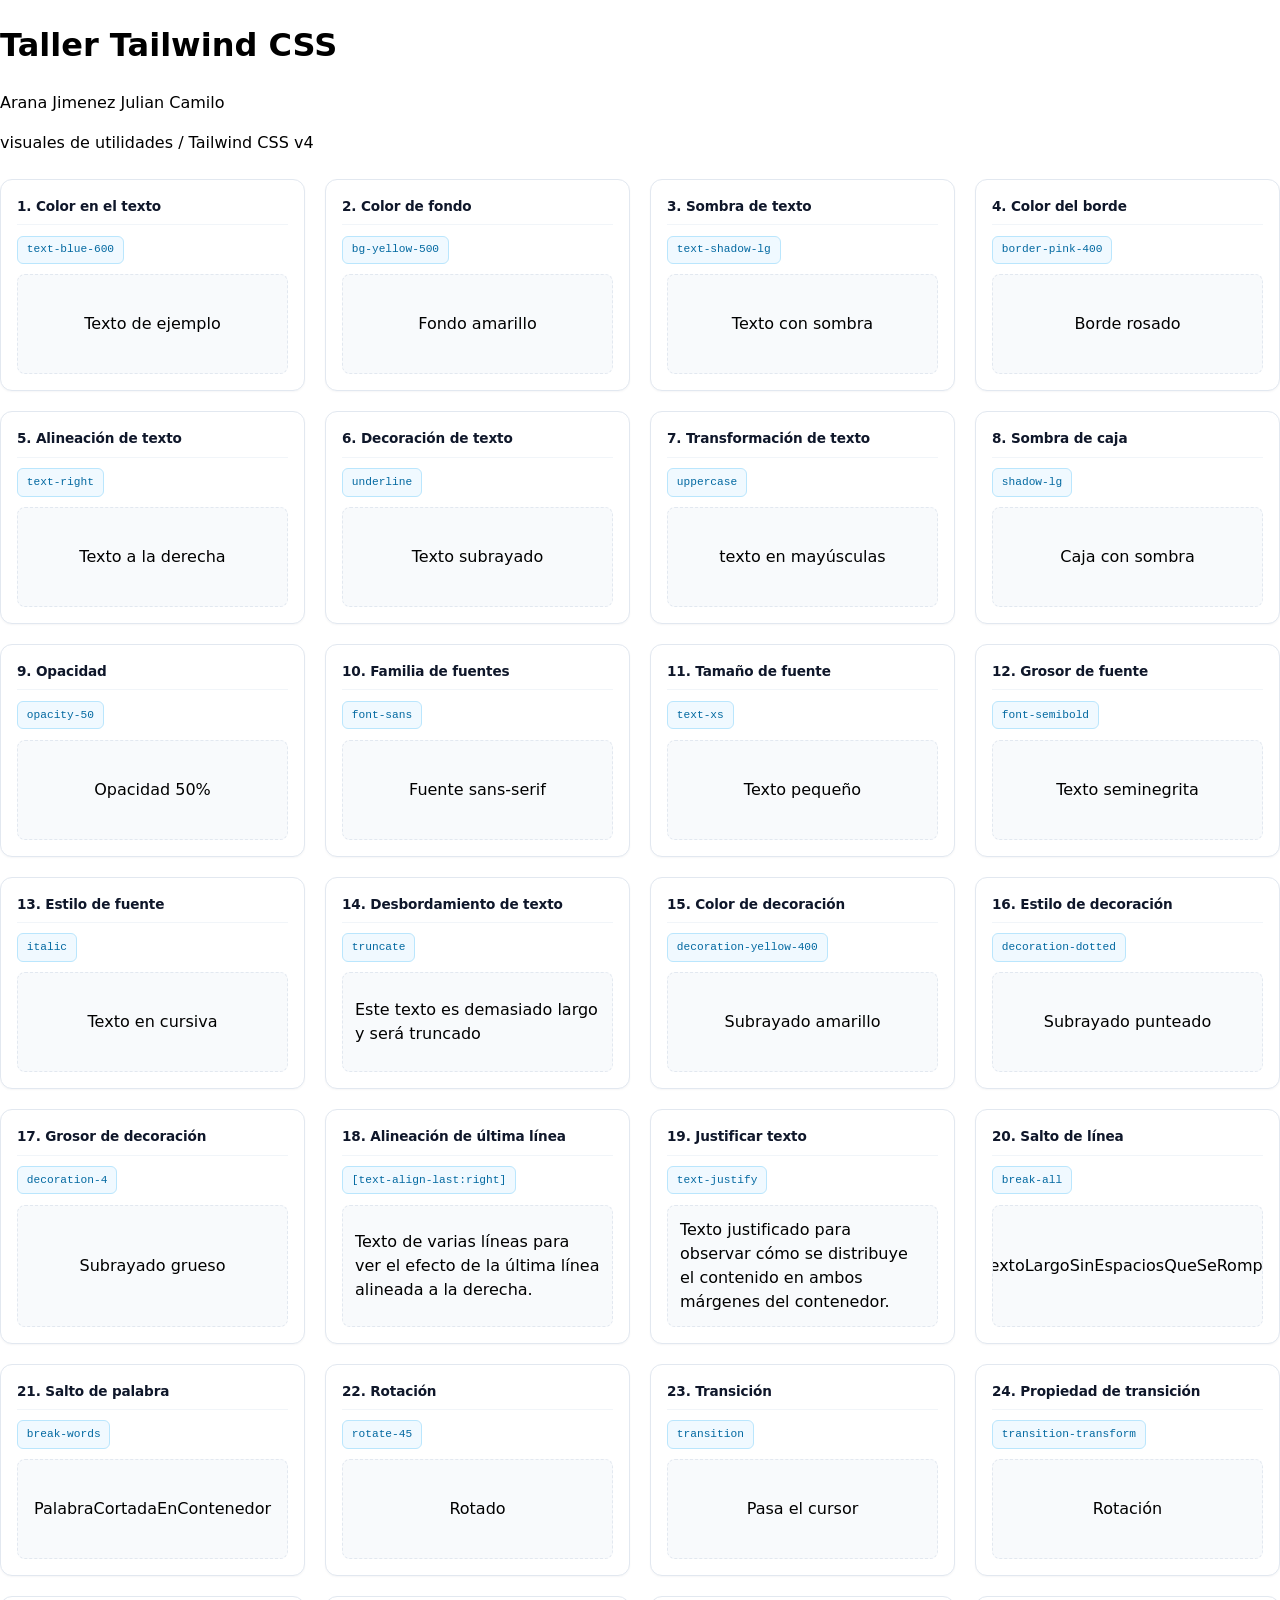
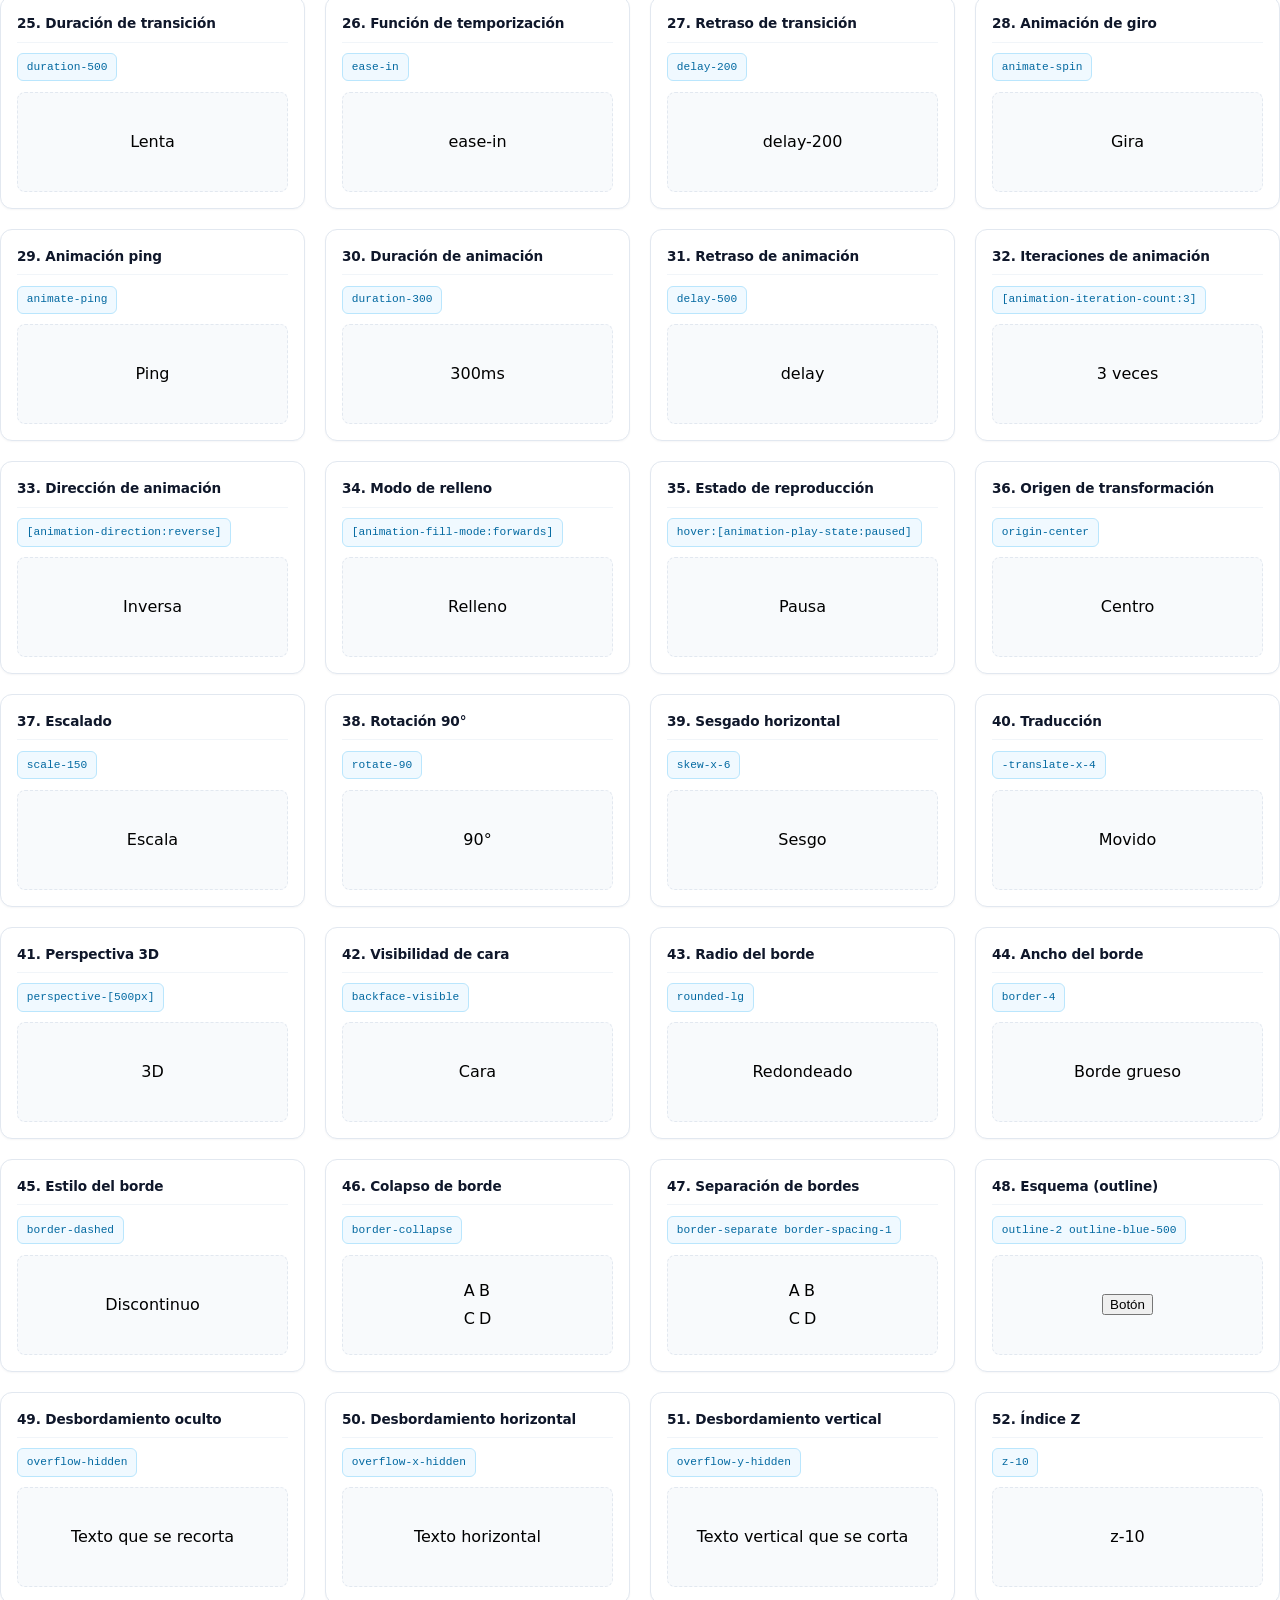
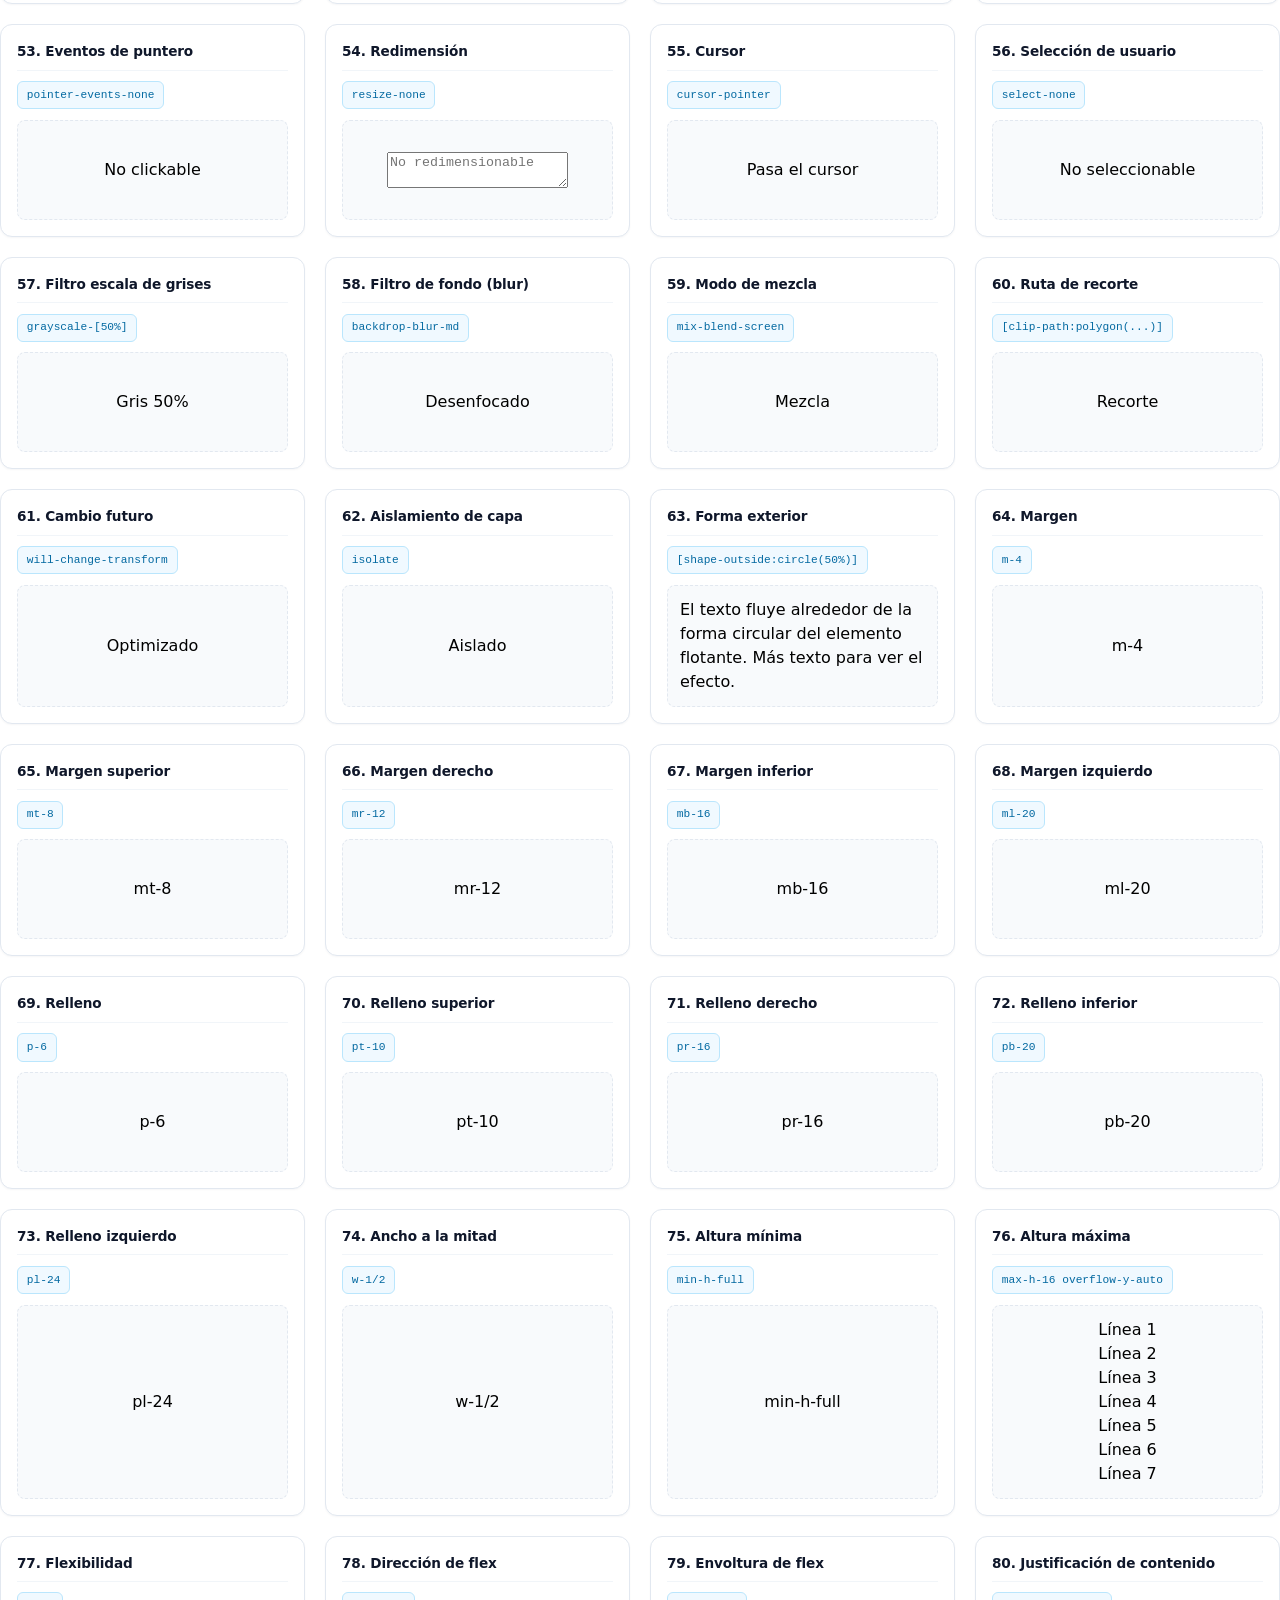
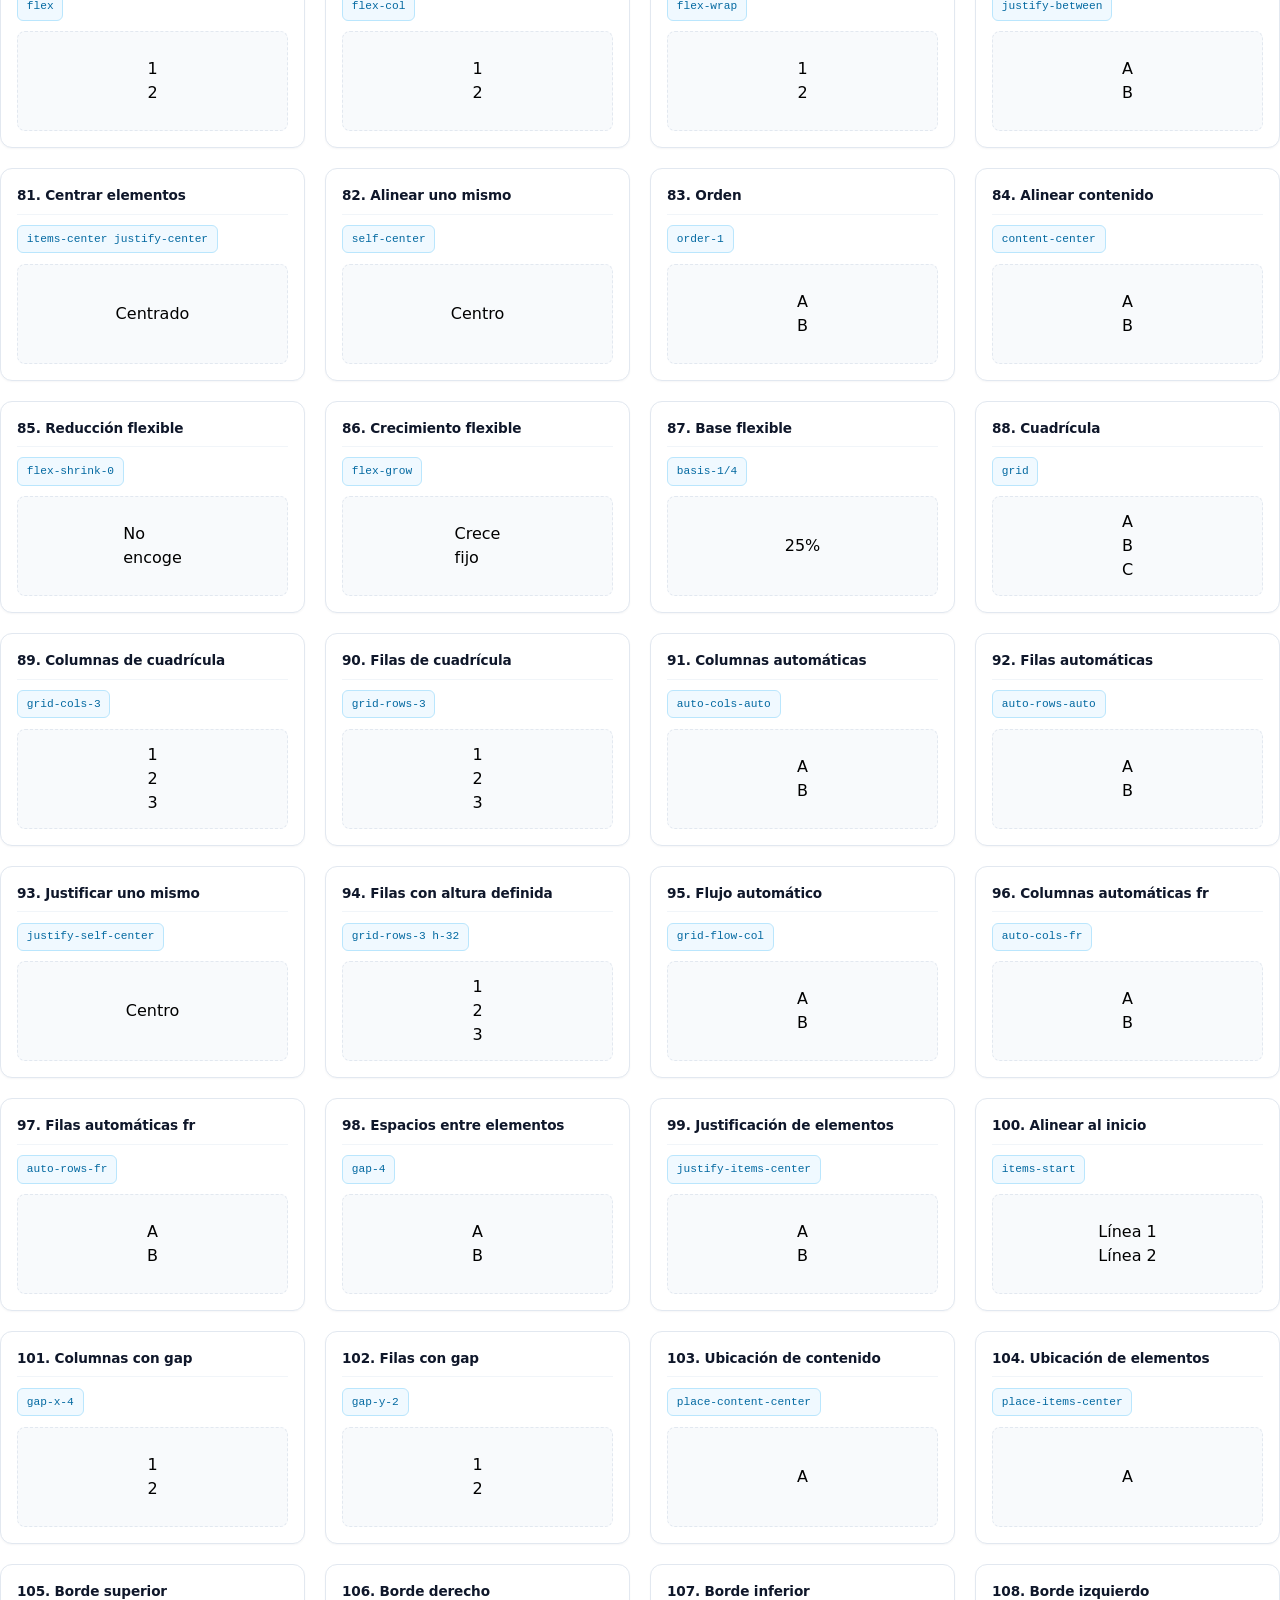
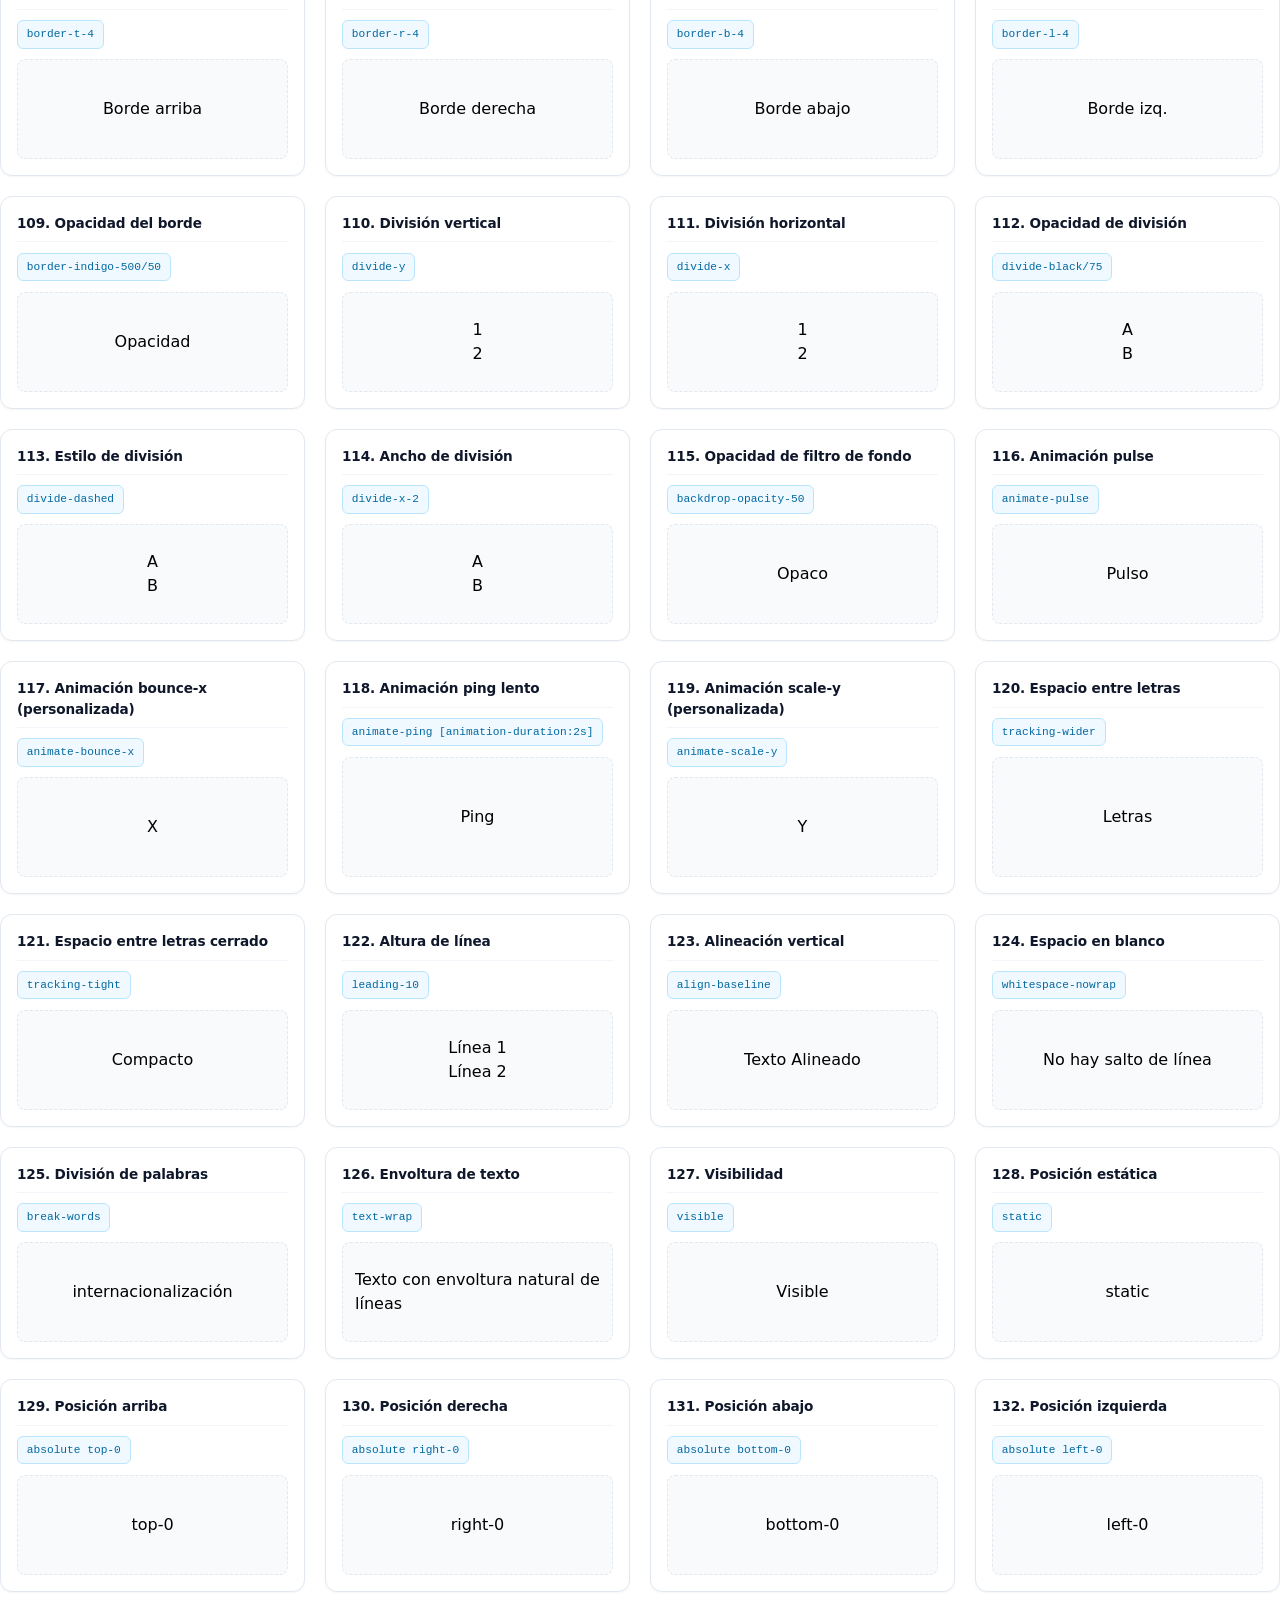
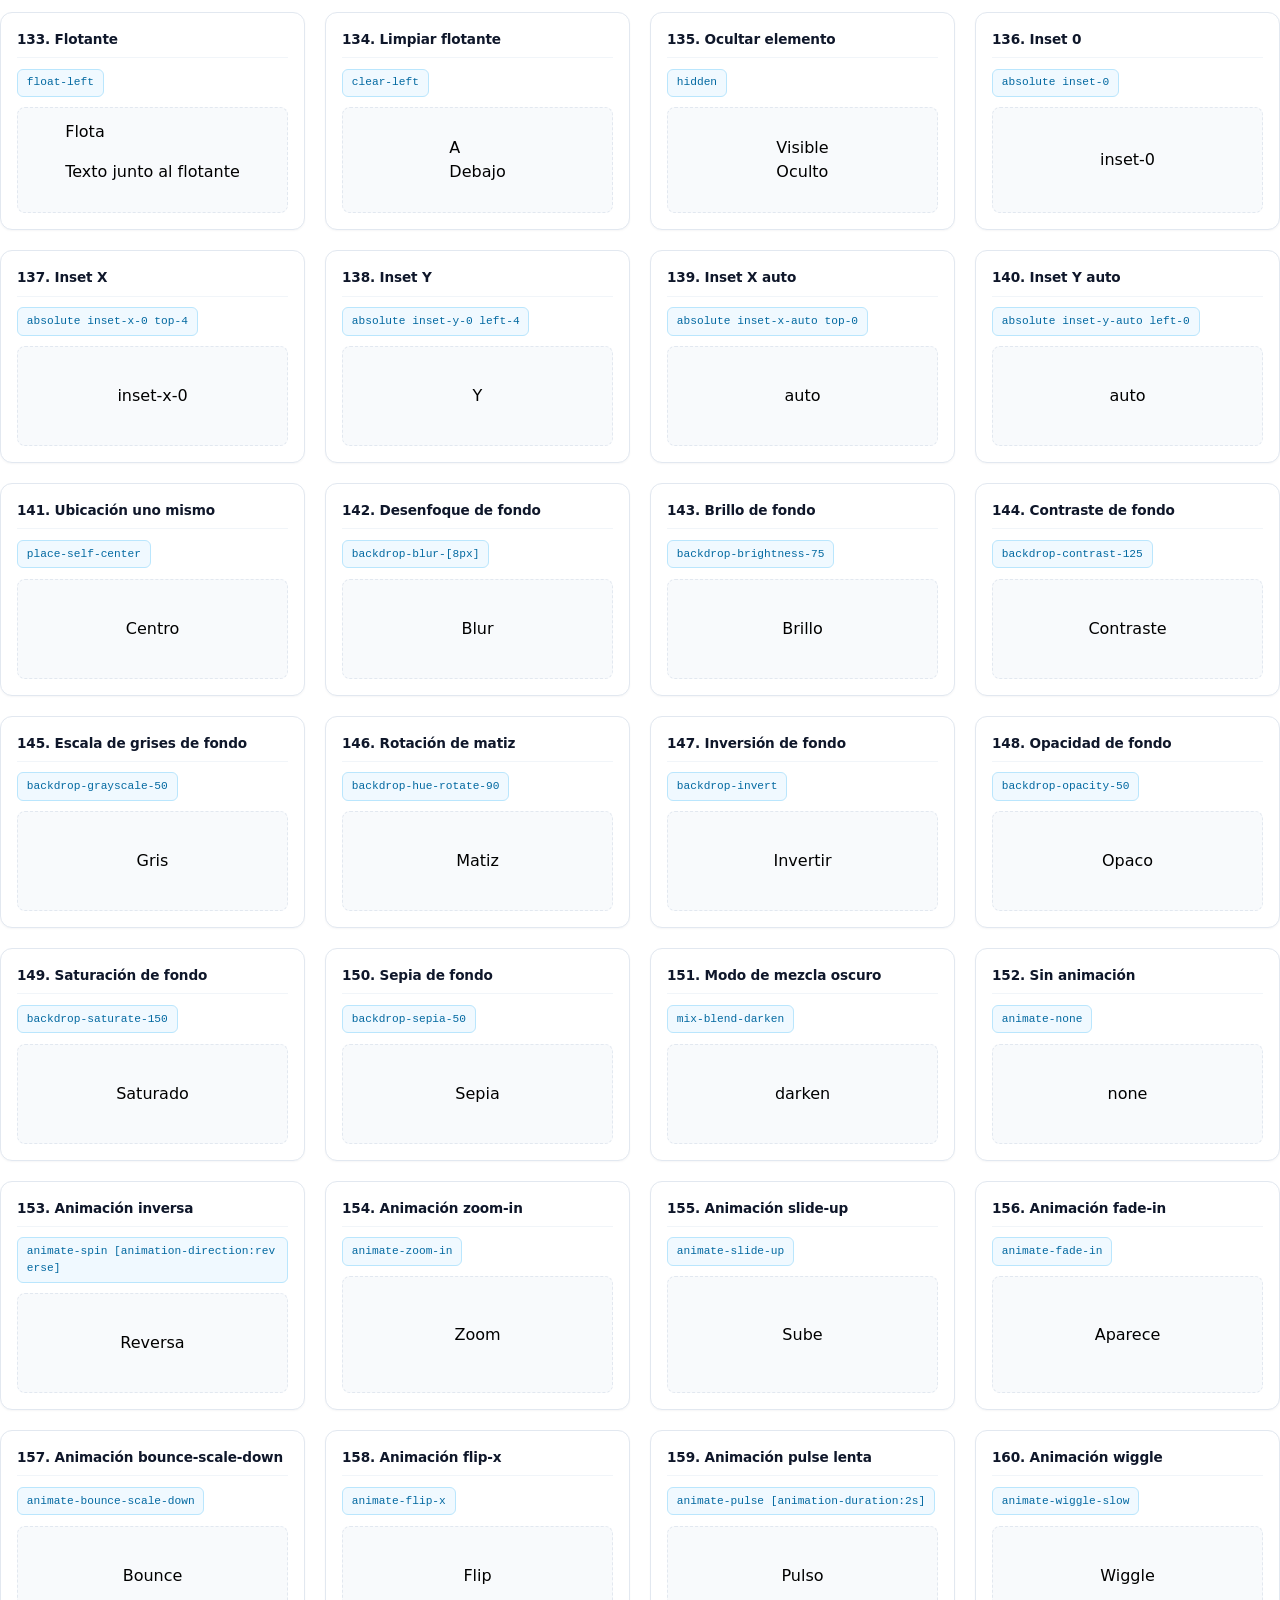
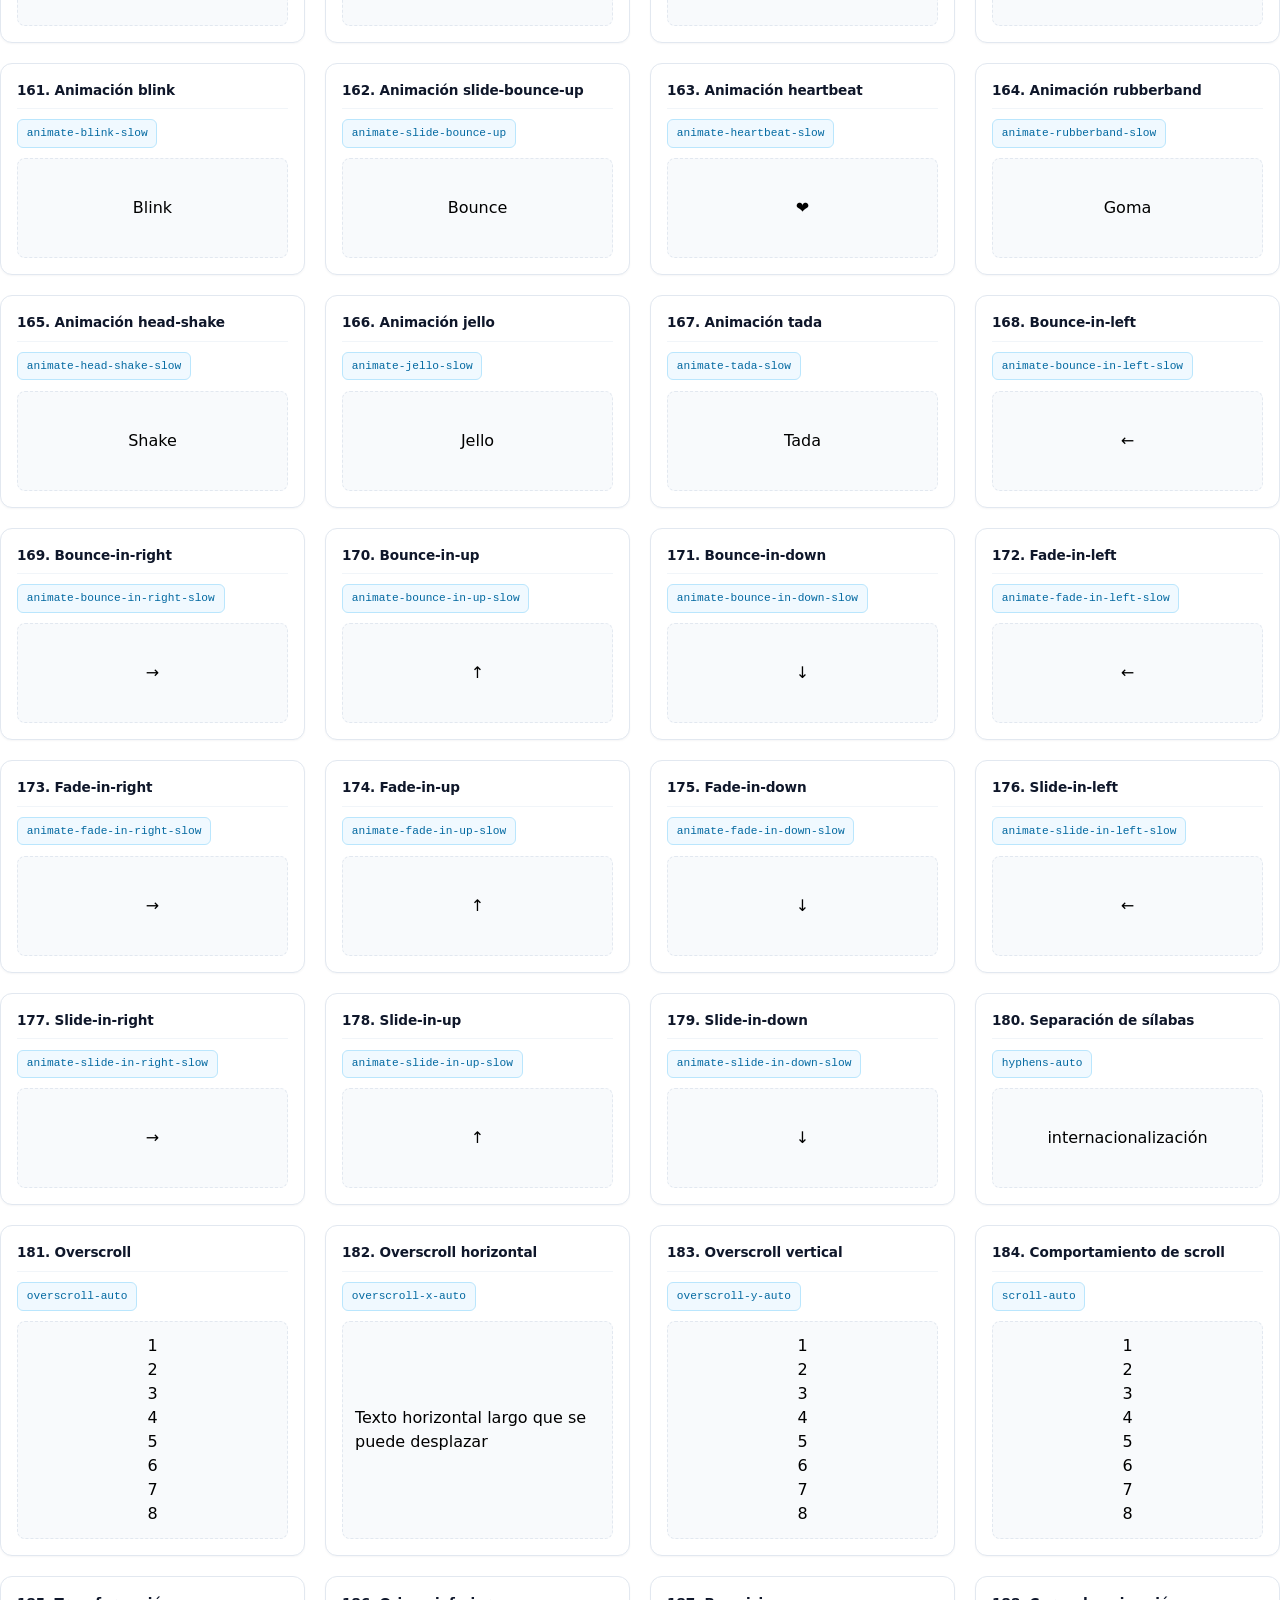
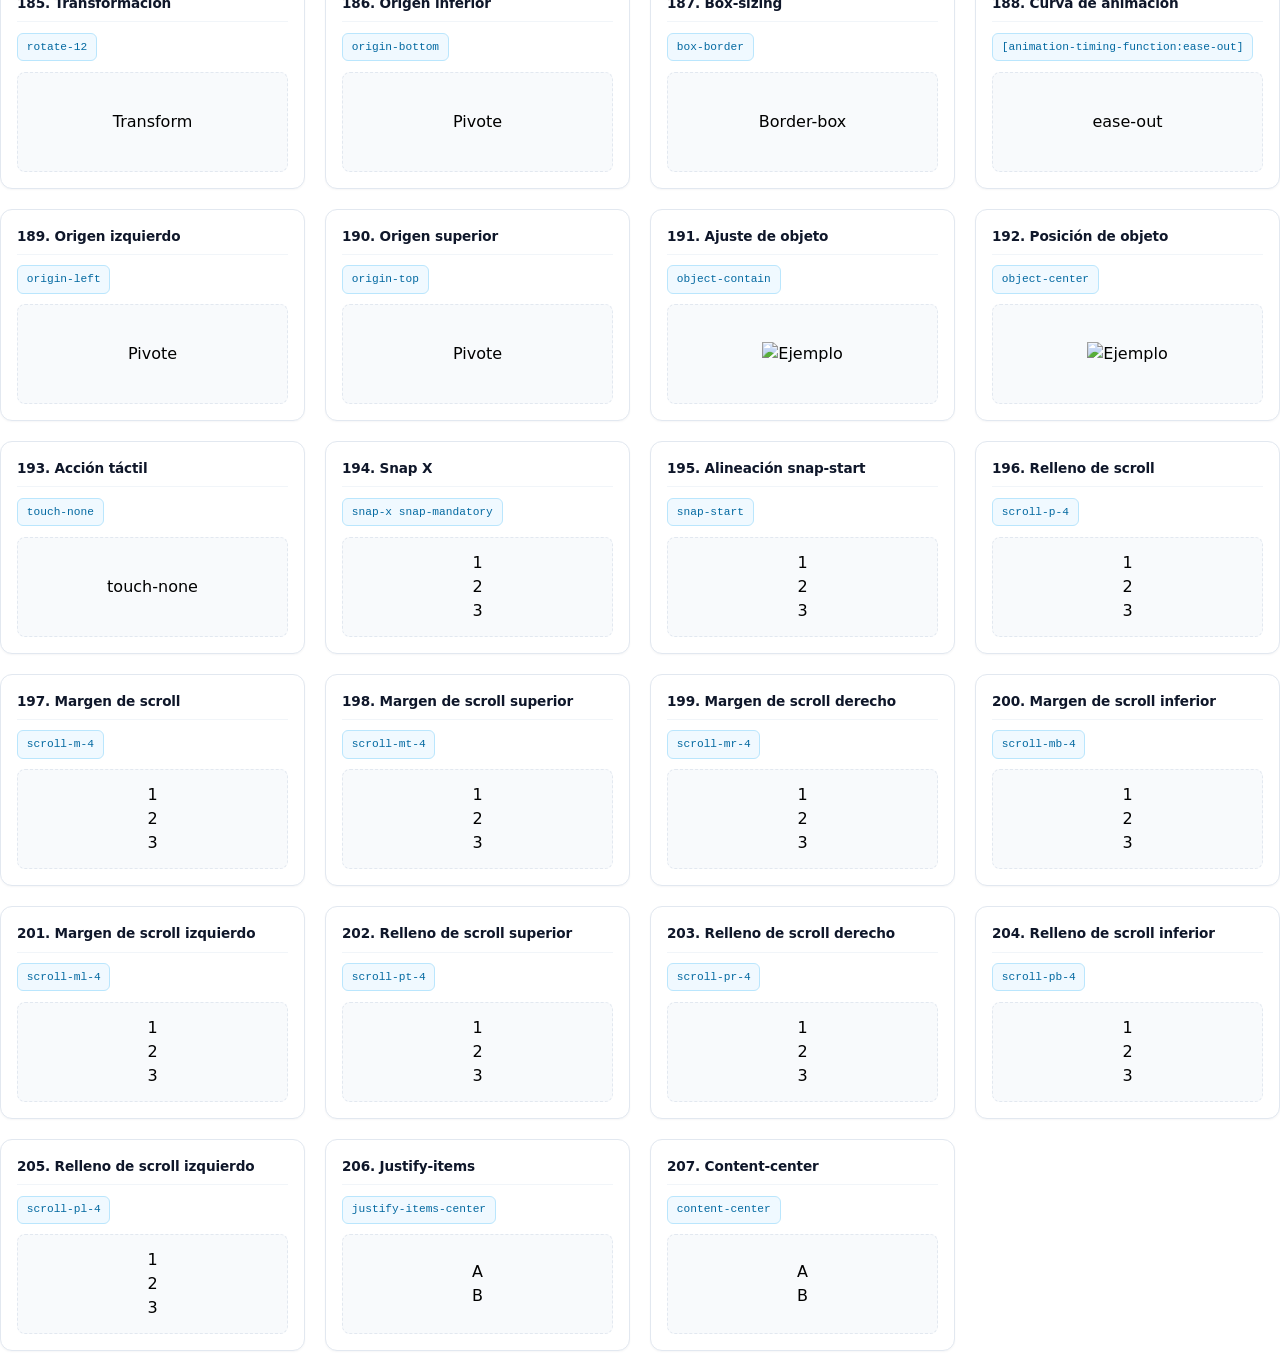
==== commit 1fb7df32: "Update index.html" ====
--- a/index.html
+++ b/index.html
@@ -5,7 +5,7 @@
   <meta name="viewport" content="width=device-width, initial-scale=1.0">
   <title>Taller Tailwind CSS · Arana Jimenez Julian Camilo </title>
 
-  <link rel="stylesheet" href="estilos.css">
+  <link rel="stylesheet" href="style.css">
 </head>
 <body class="bg-slate-50 text-slate-800 antialiased">
 
@@ -1296,7 +1296,6 @@
 
   <footer class="border-t border-slate-200 bg-white mt-12">
     <div class="max-w-7xl mx-auto px-4 py-6 text-center text-sm text-slate-500">
-      Entrega académica · <span class="font-medium text-slate-700">HTML5 + CSS3 + Tailwind CSS v4</span>
     </div>
   </footer>
 
--- a/style.css
+++ b/style.css
@@ -0,0 +1,80 @@
+* {
+  box-sizing: border-box;
+}
+html {
+  scroll-behavior: smooth;
+}
+body {
+  font-family: 'Inter', system-ui, -apple-system, sans-serif;
+  margin: 0;
+  padding: 0;
+  line-height: 1.5;
+}
+.container {
+  display: grid;
+  grid-template-columns: repeat(auto-fill, minmax(260px, 1fr));
+  gap: 1.25rem;
+  padding: 0.5rem 0;
+}
+.card {
+  background: #ffffff;
+  border: 1px solid #e2e8f0;
+  border-radius: 0.75rem;
+  padding: 1rem;
+  display: flex;
+  flex-direction: column;
+  gap: 0.65rem;
+  box-shadow: 0 1px 2px rgba(15, 23, 42, 0.04);
+  transition: box-shadow 0.2s ease, transform 0.2s ease,
+              border-color 0.2s ease;
+  min-height: 200px;
+}
+.card:hover {
+  box-shadow: 0 8px 20px rgba(15, 23, 42, 0.08);
+  border-color: #cbd5e1;
+  transform: translateY(-2px);
+}
+.card .title {
+  font-size: 0.85rem;
+  font-weight: 600;
+  color: #0f172a;
+  margin: 0;
+  padding-bottom: 0.5rem;
+  border-bottom: 1px solid #f1f5f9;
+  letter-spacing: -0.01em;
+}
+.card .command {
+  font-family: 'JetBrains Mono', 'Courier New', monospace;
+  font-size: 0.7rem;
+  font-weight: 500;
+  color: #0369a1;
+  background: #f0f9ff;
+  border: 1px solid #bae6fd;
+  border-radius: 0.375rem;
+  padding: 0.3rem 0.55rem;
+  margin: 0;
+  display: inline-block;
+  align-self: flex-start;
+  word-break: break-all;
+}
+.card .square {
+  flex: 1;
+  display: flex;
+  align-items: center;
+  justify-content: center;
+  background: #f8fafc;
+  border: 1px dashed #e2e8f0;
+  border-radius: 0.5rem;
+  padding: 0.75rem;
+  min-height: 100px;
+  overflow: hidden;
+  position: relative;
+}
+@media (max-width: 640px) {
+  .container {
+    grid-template-columns: 1fr;
+  }
+  .card {
+    min-height: auto;
+  }
+}
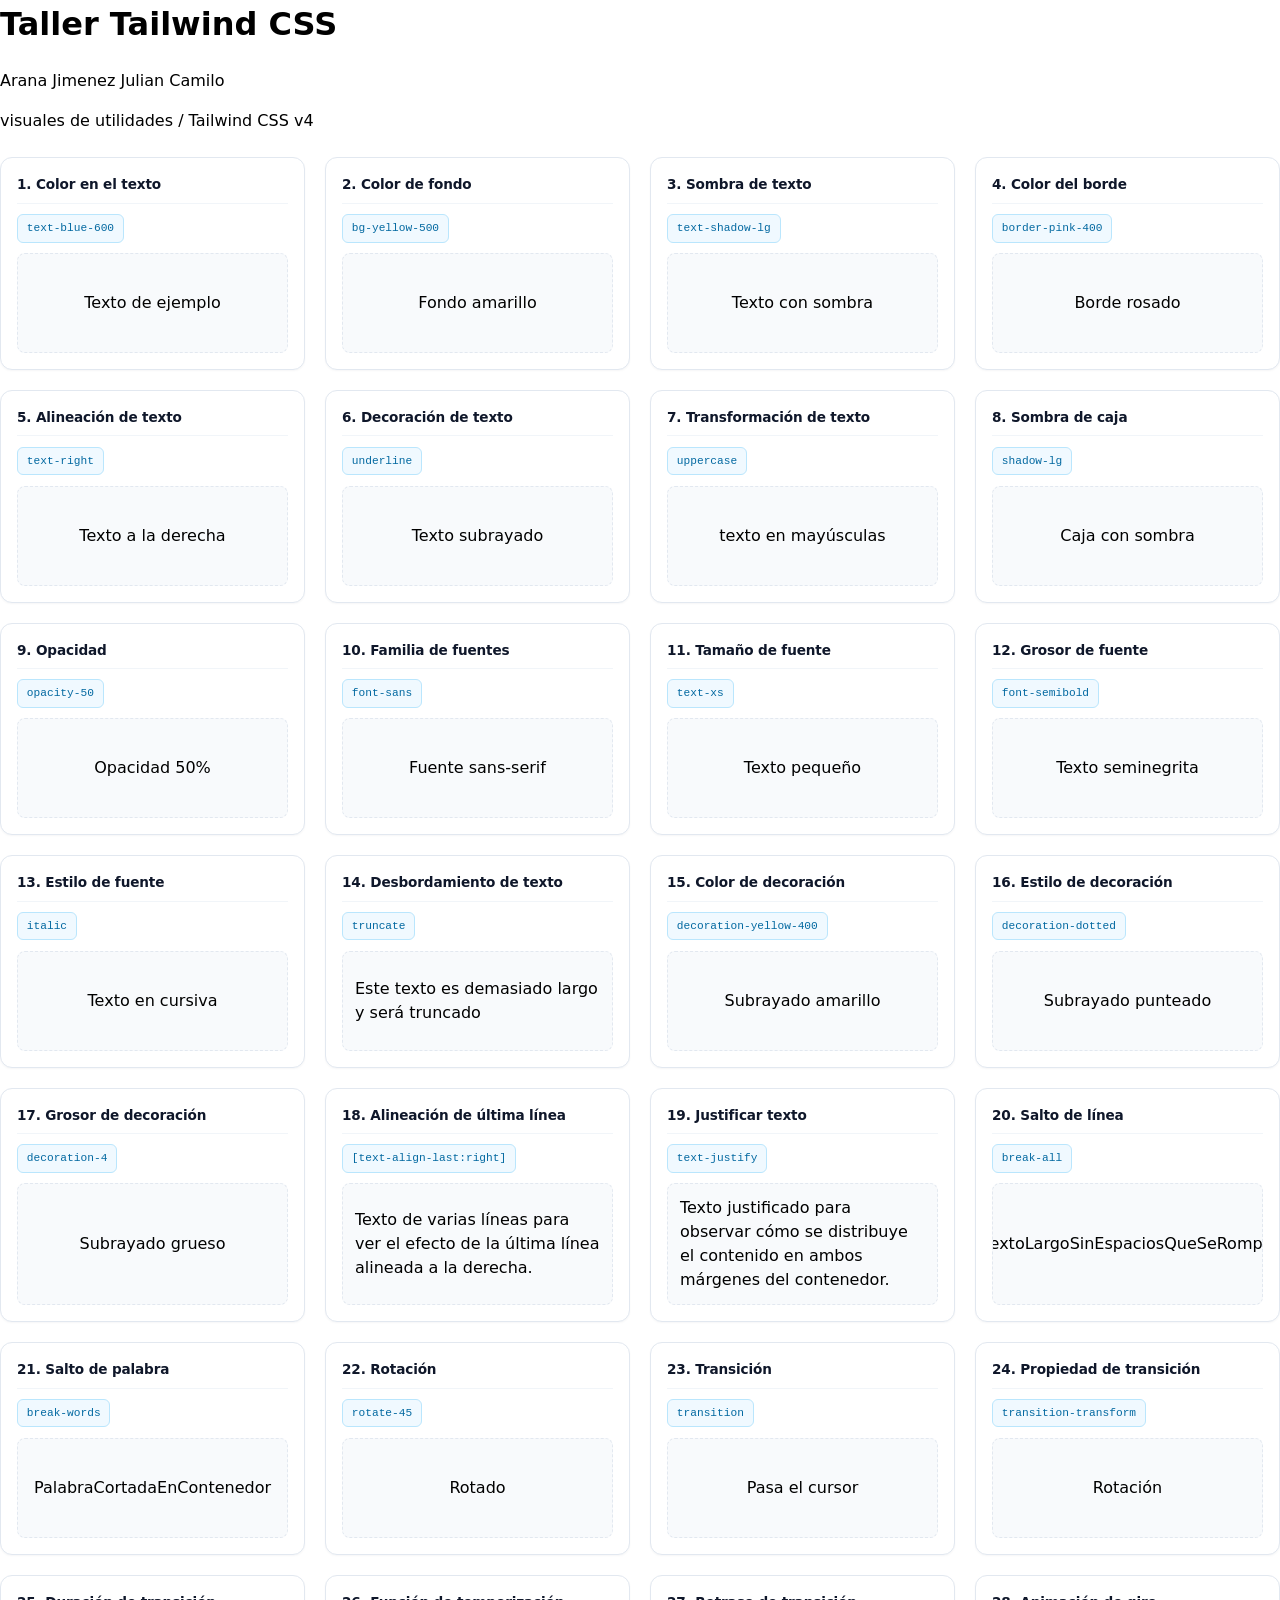
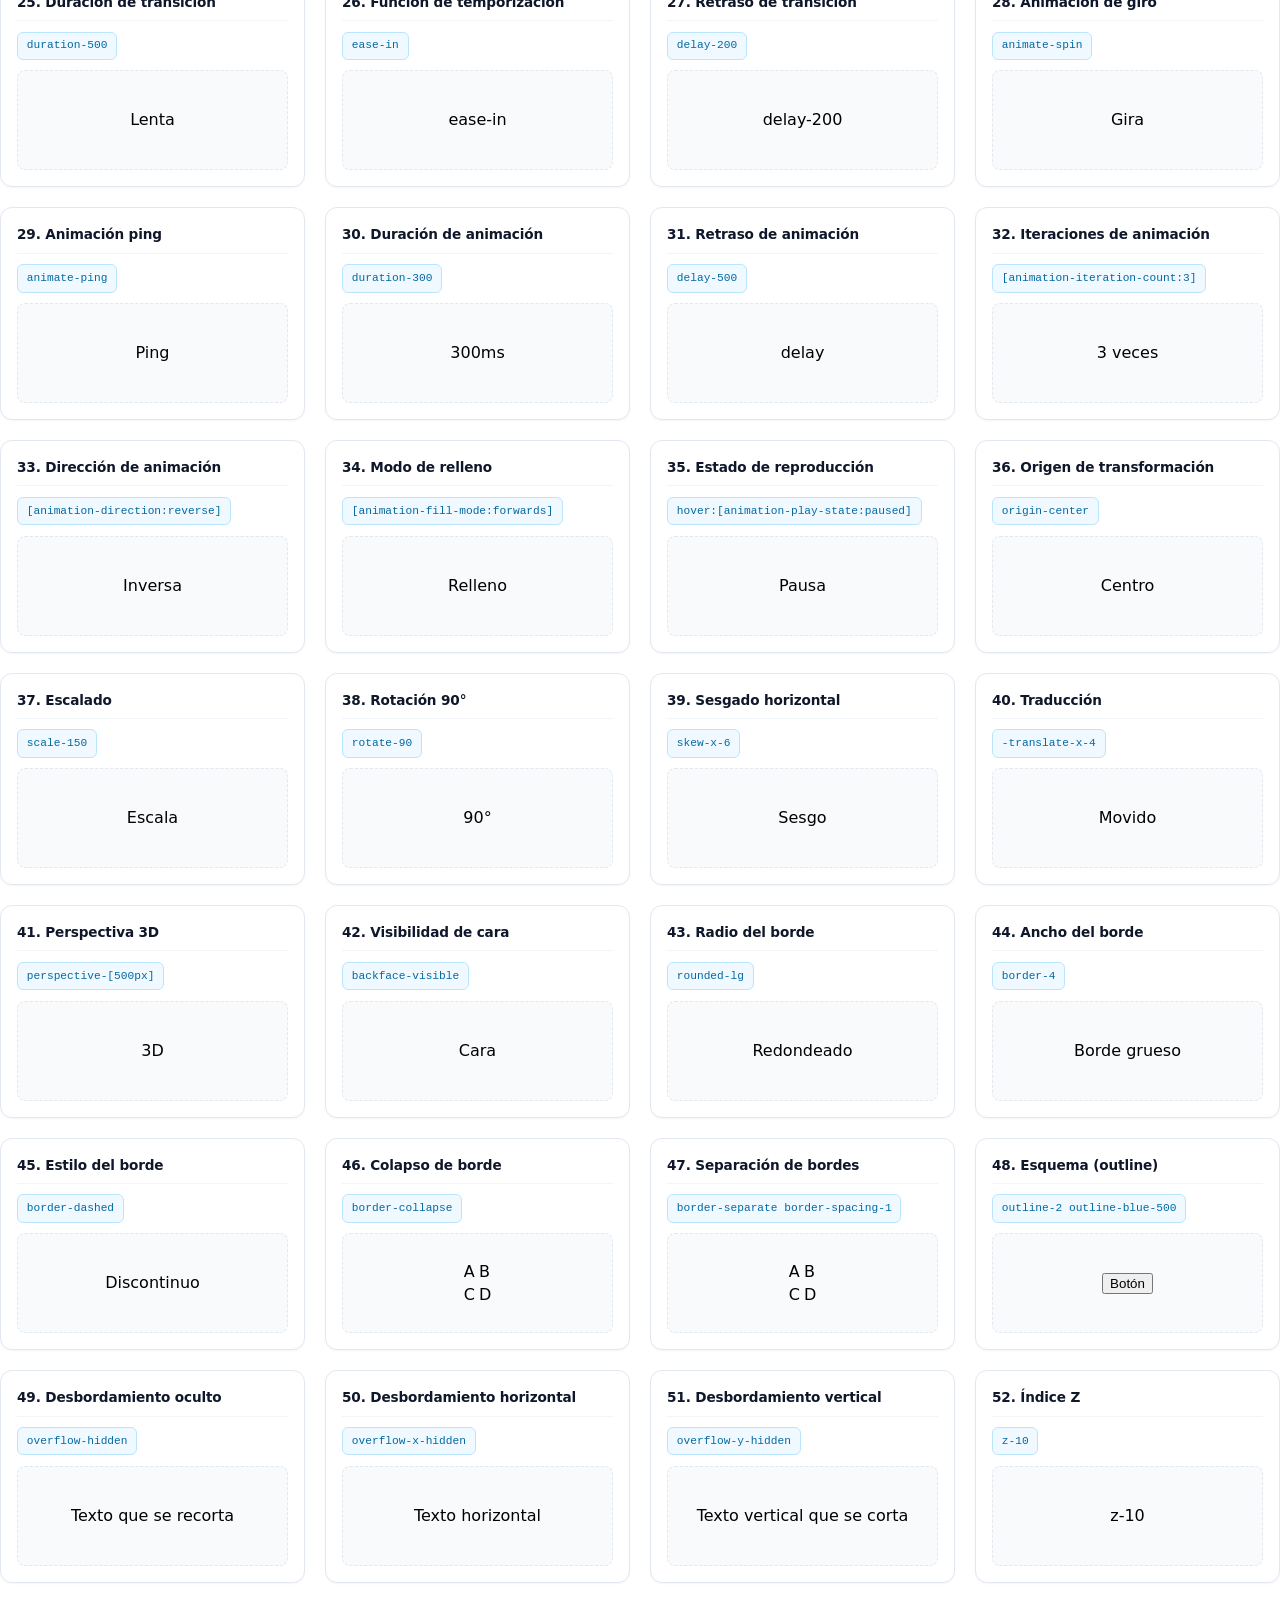
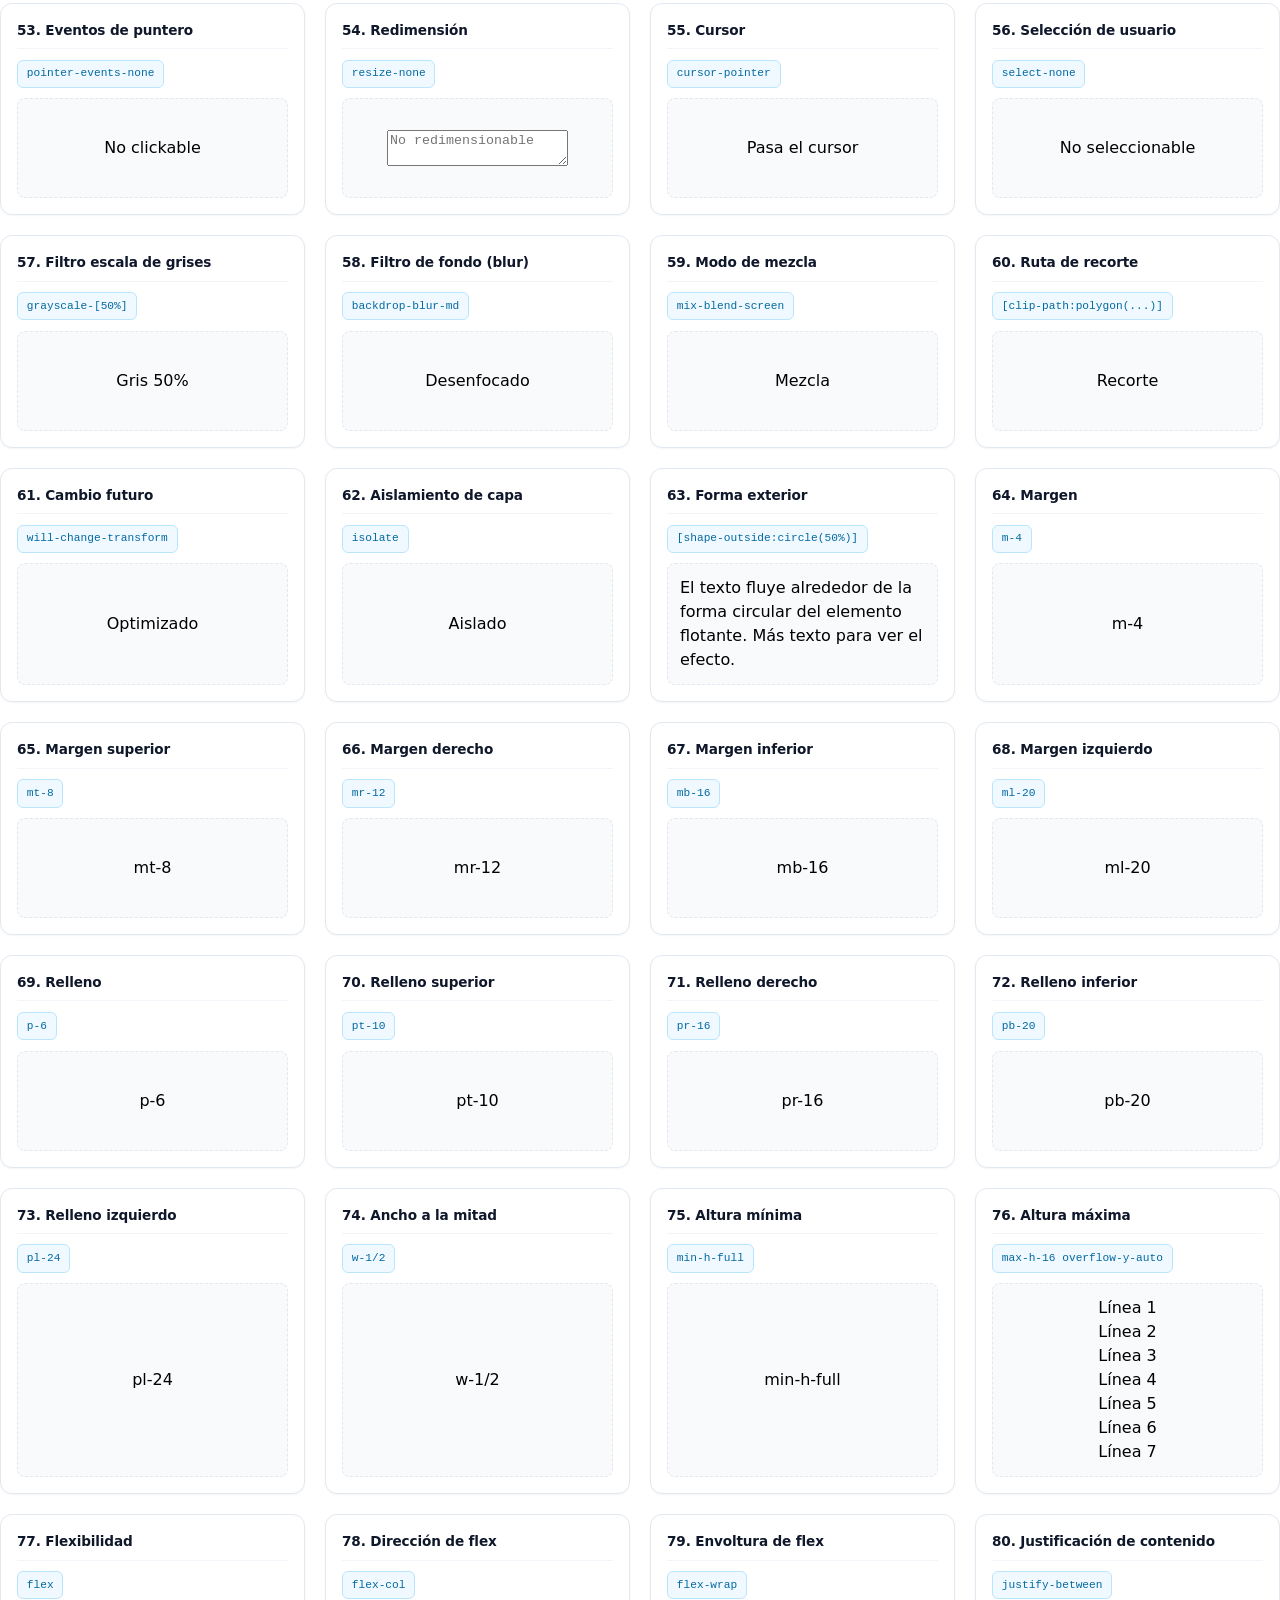
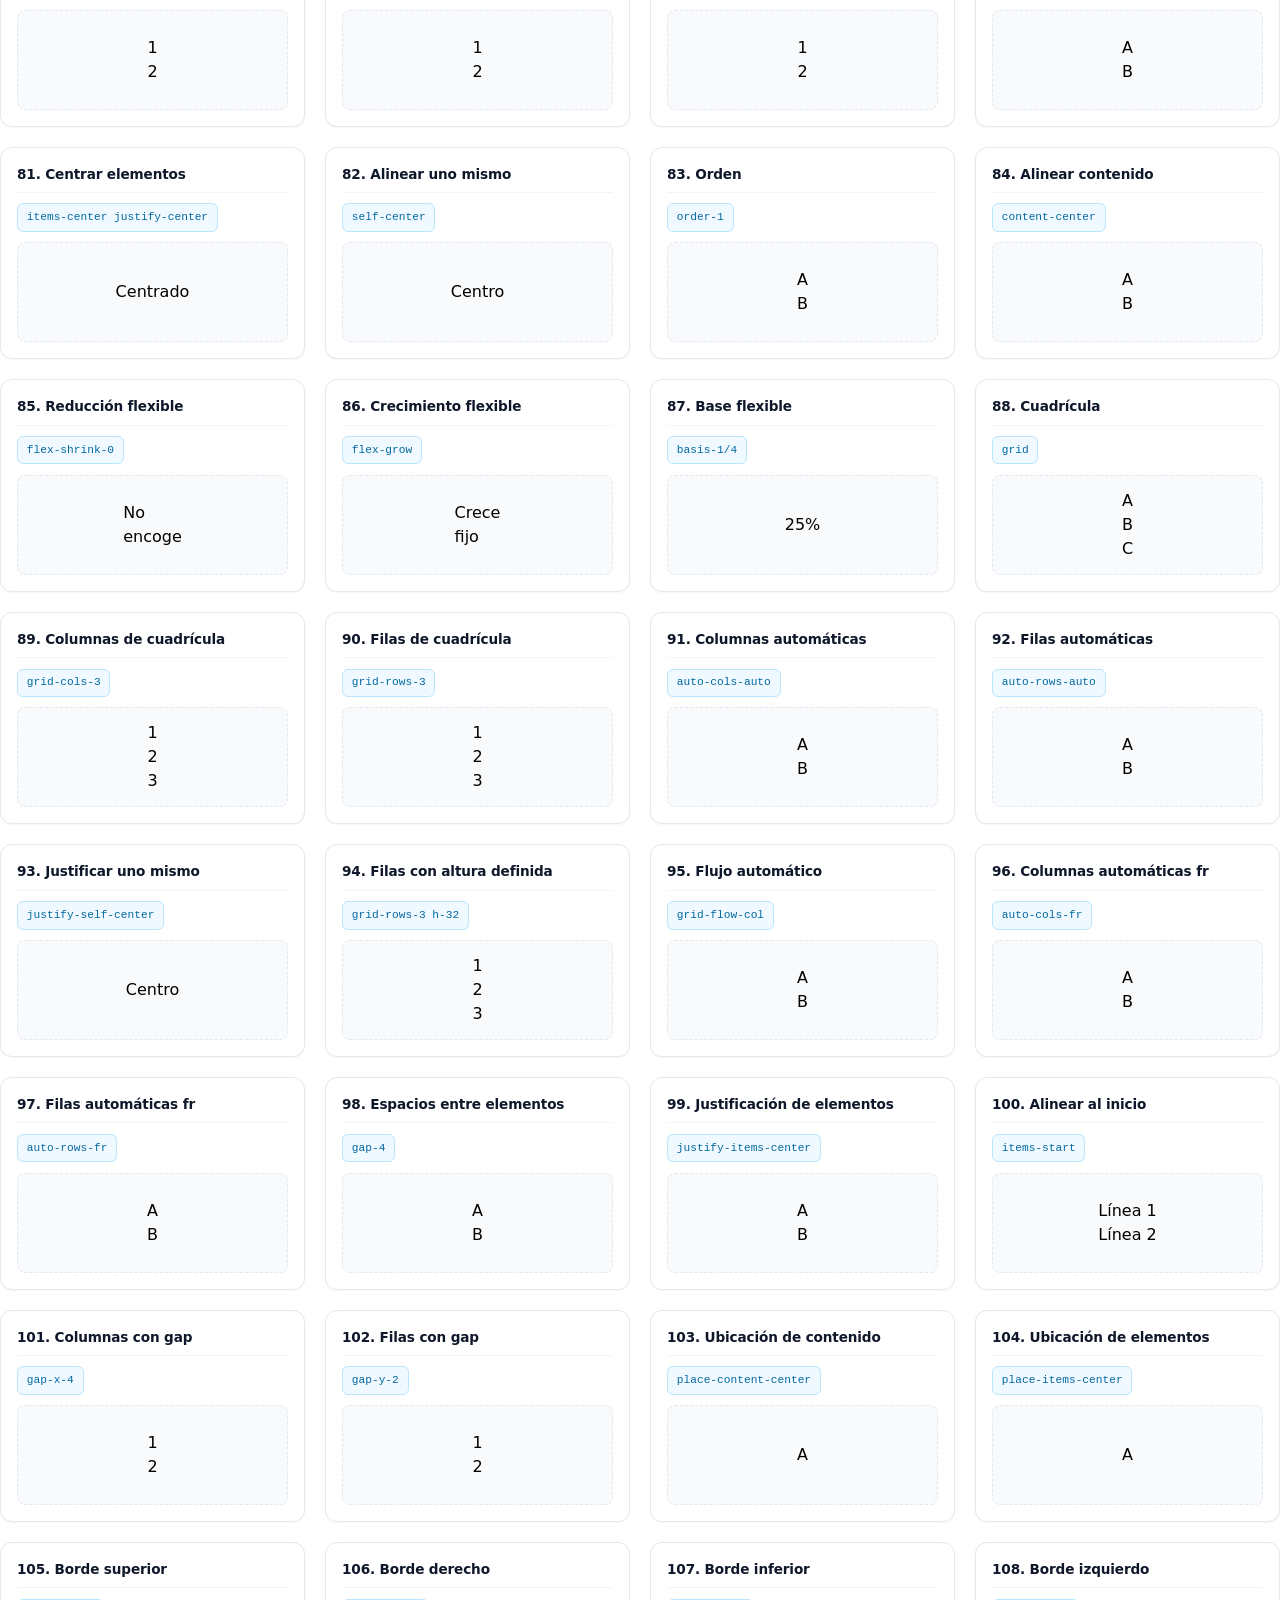
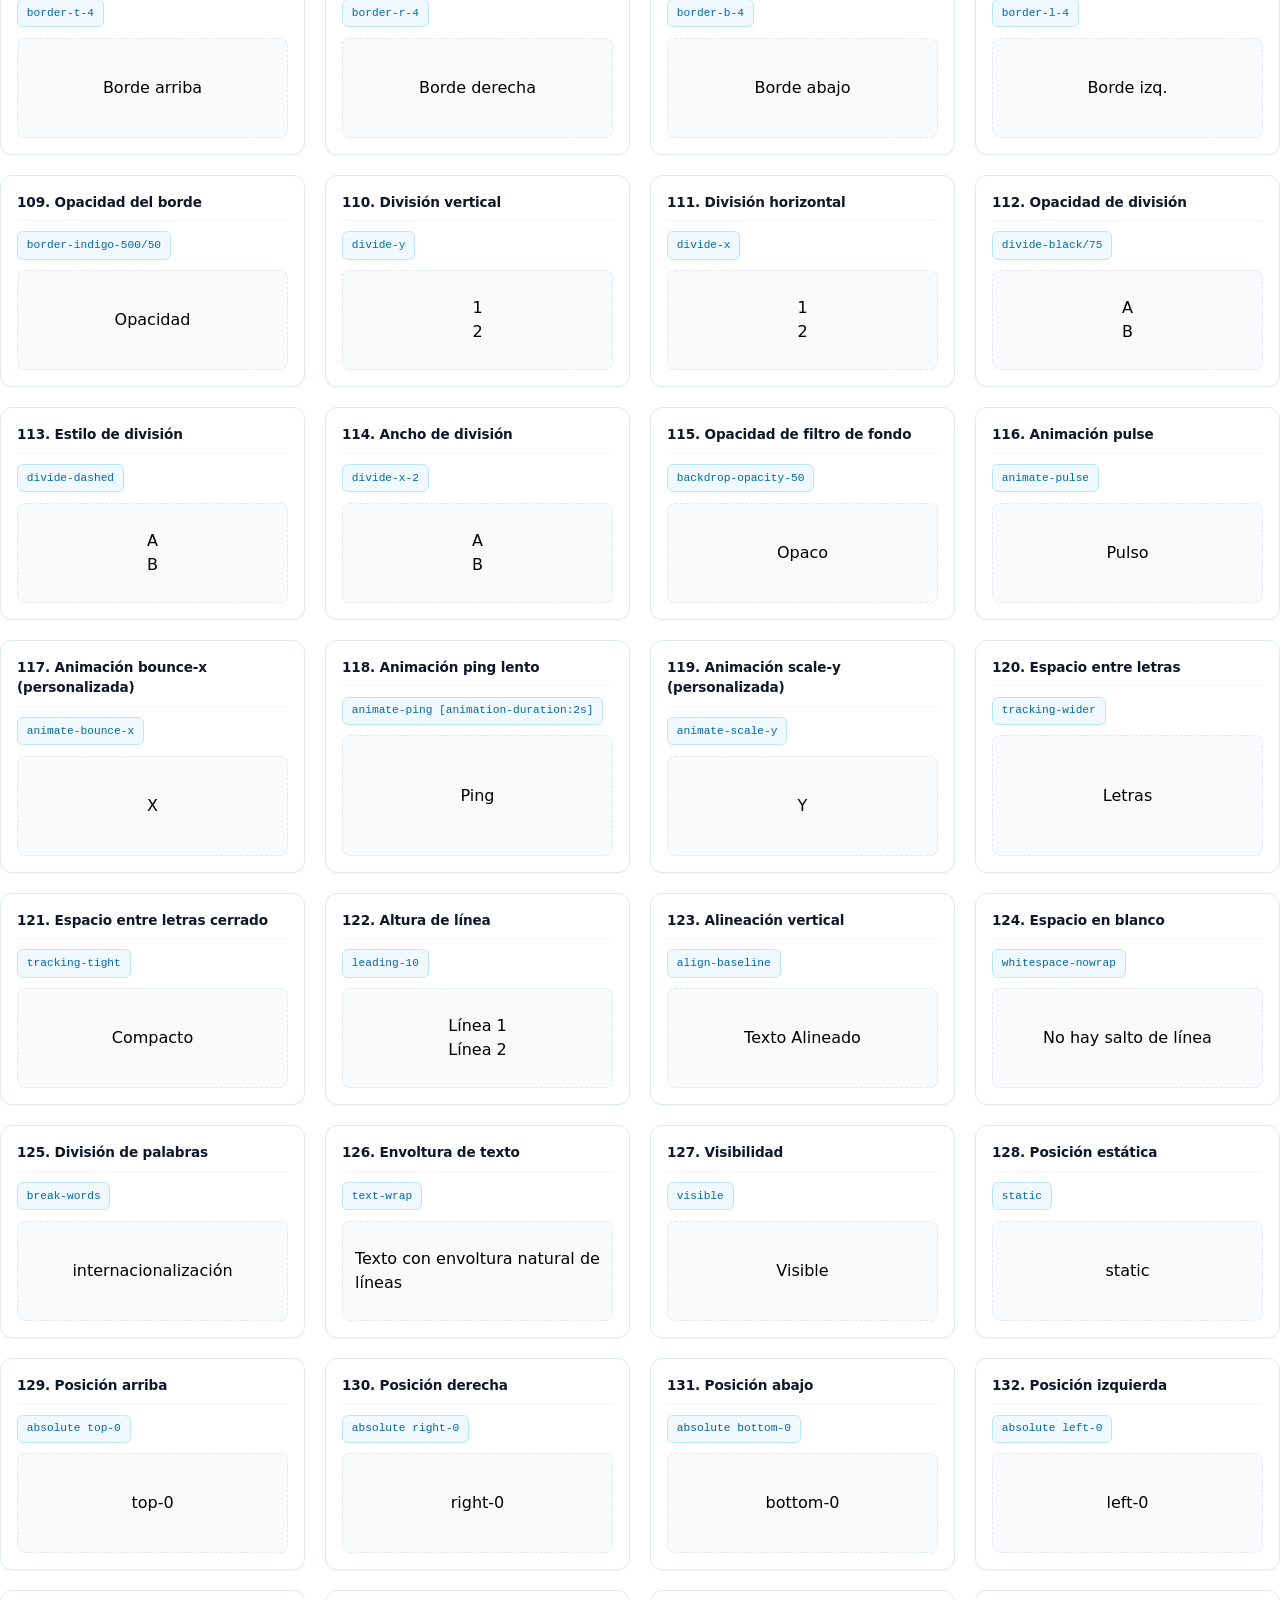
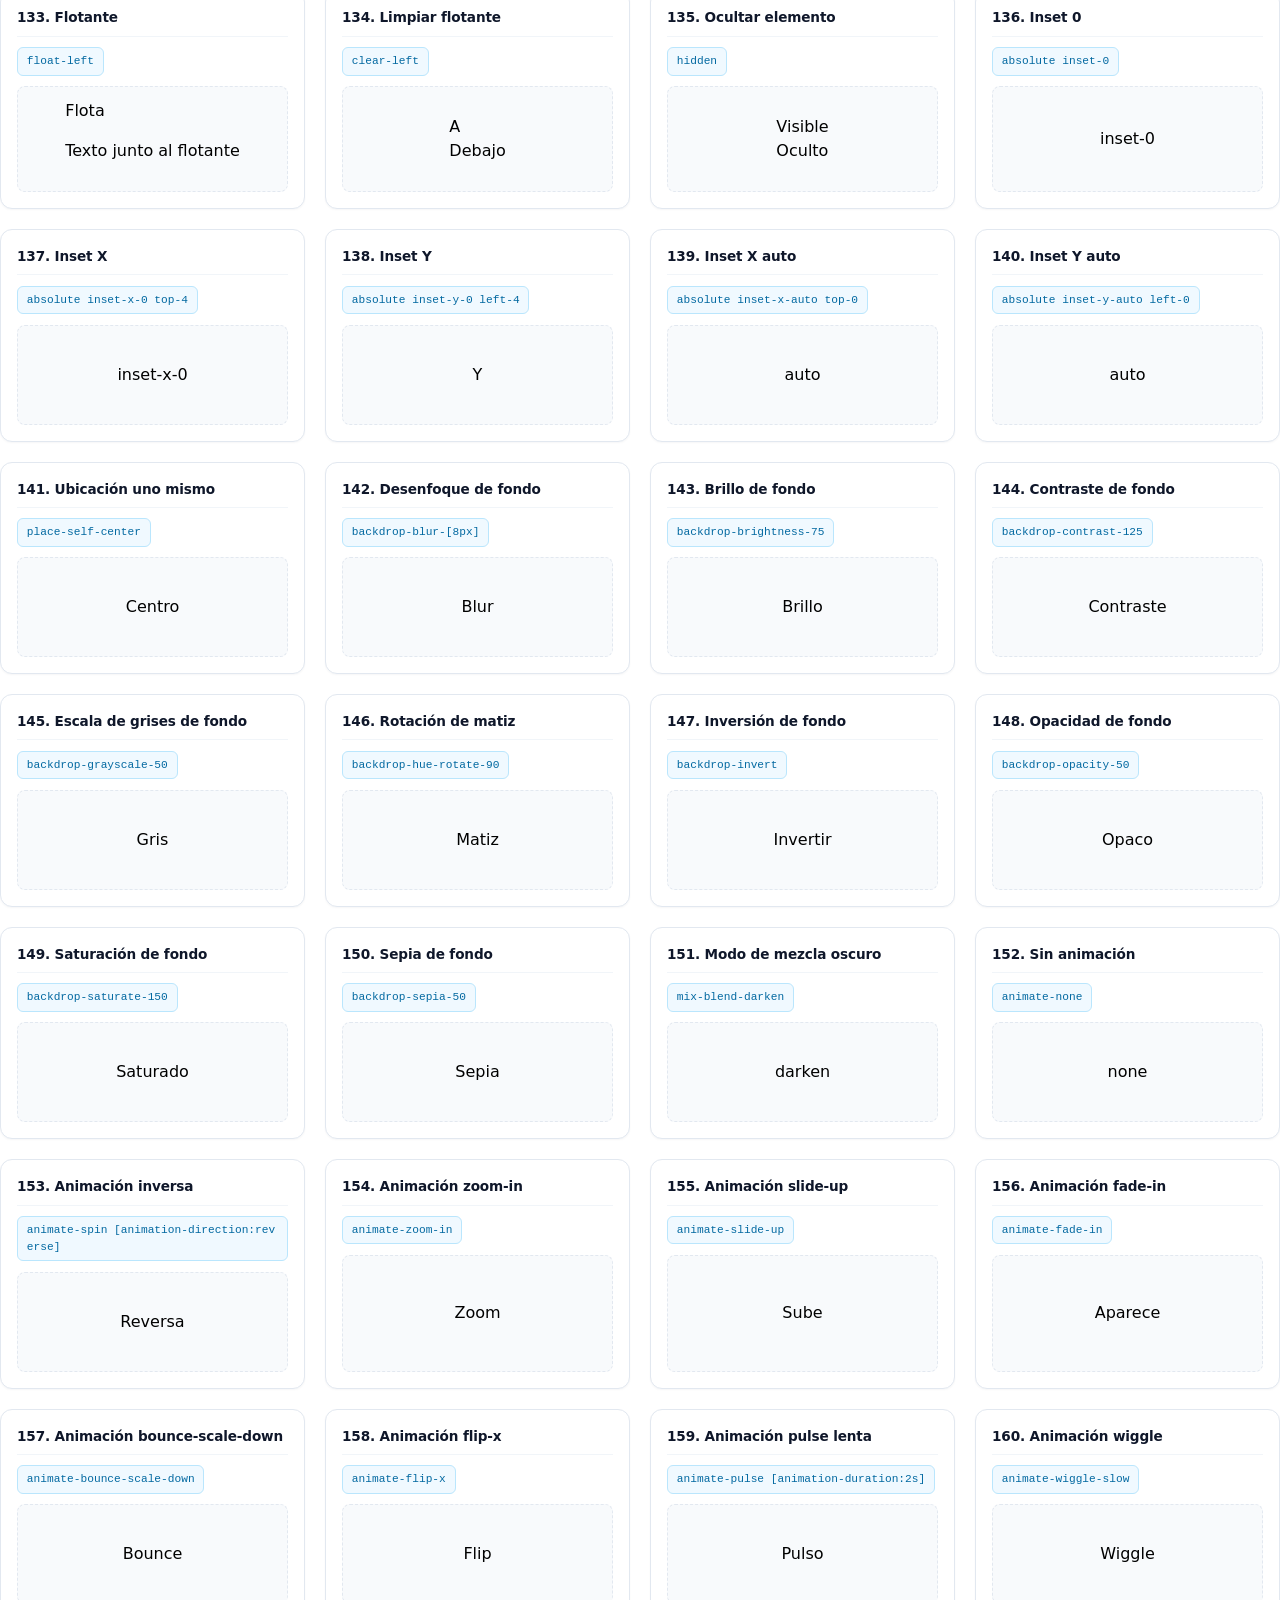
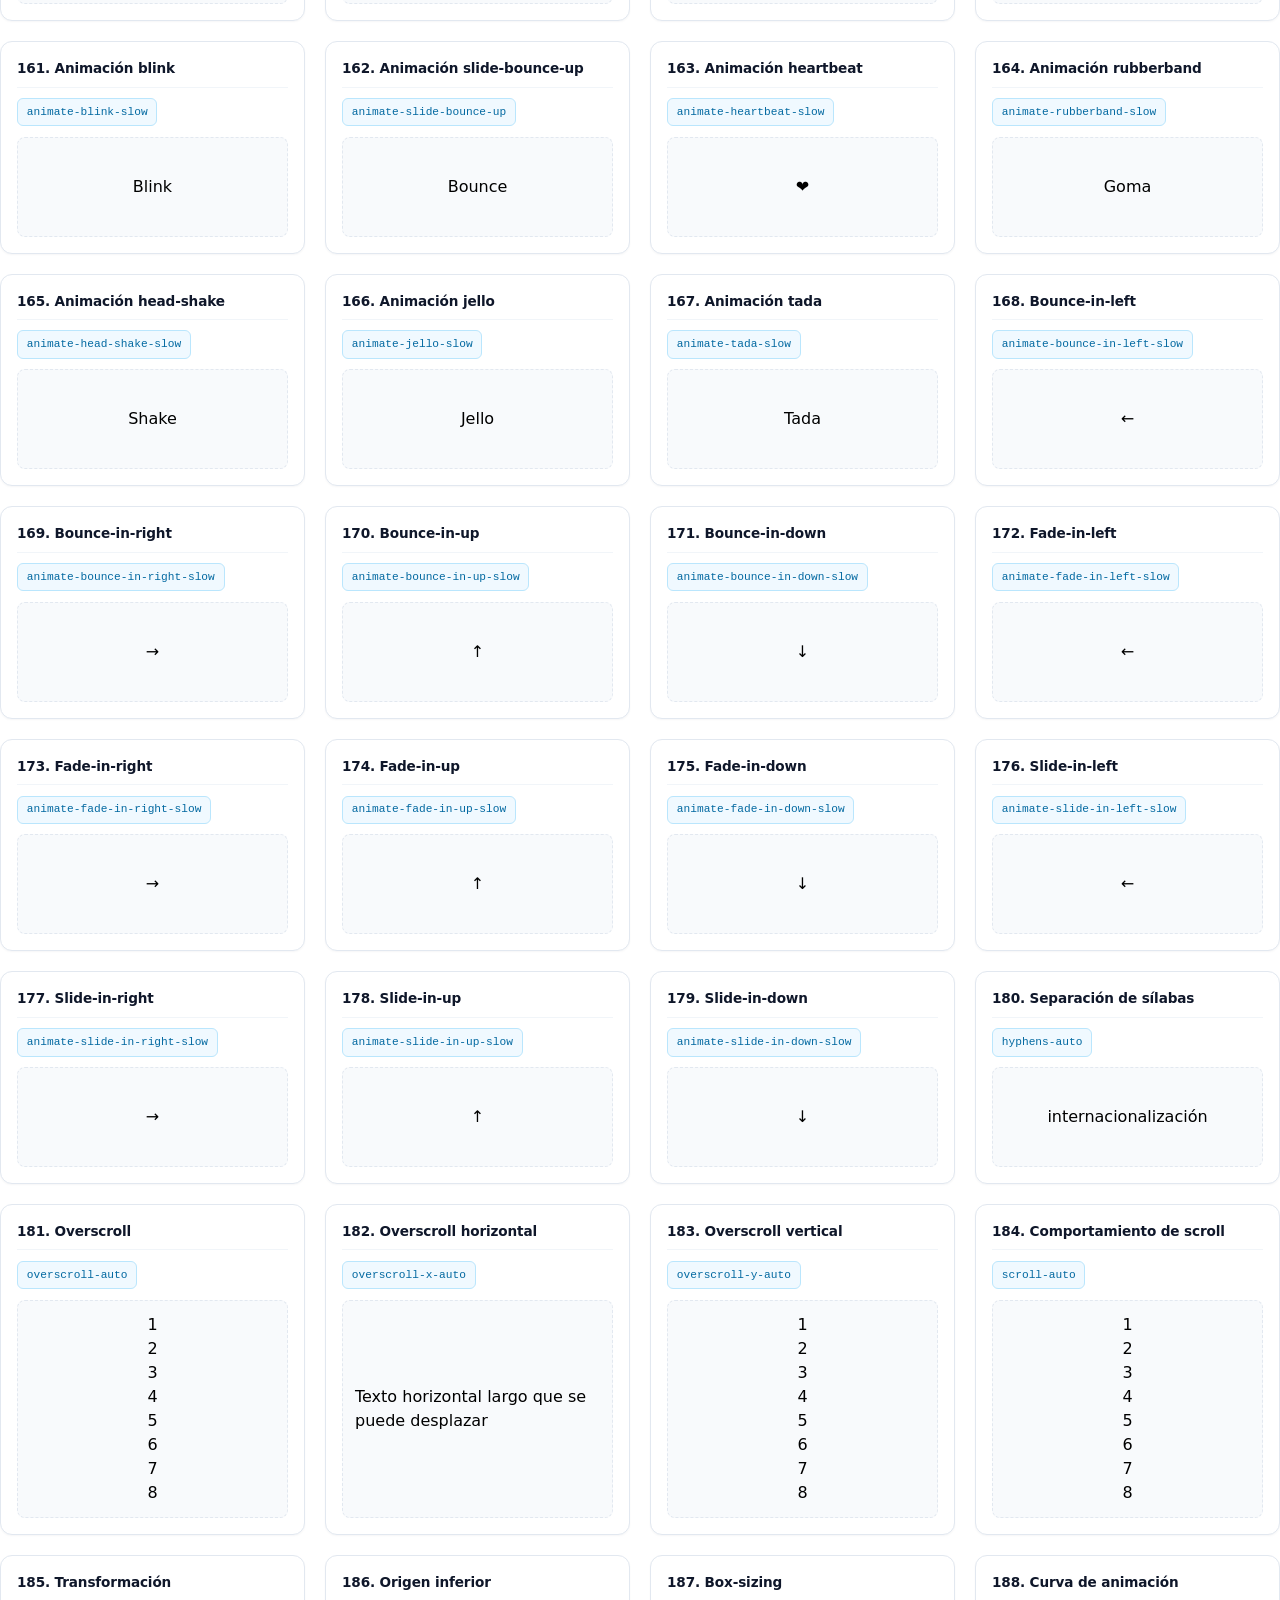
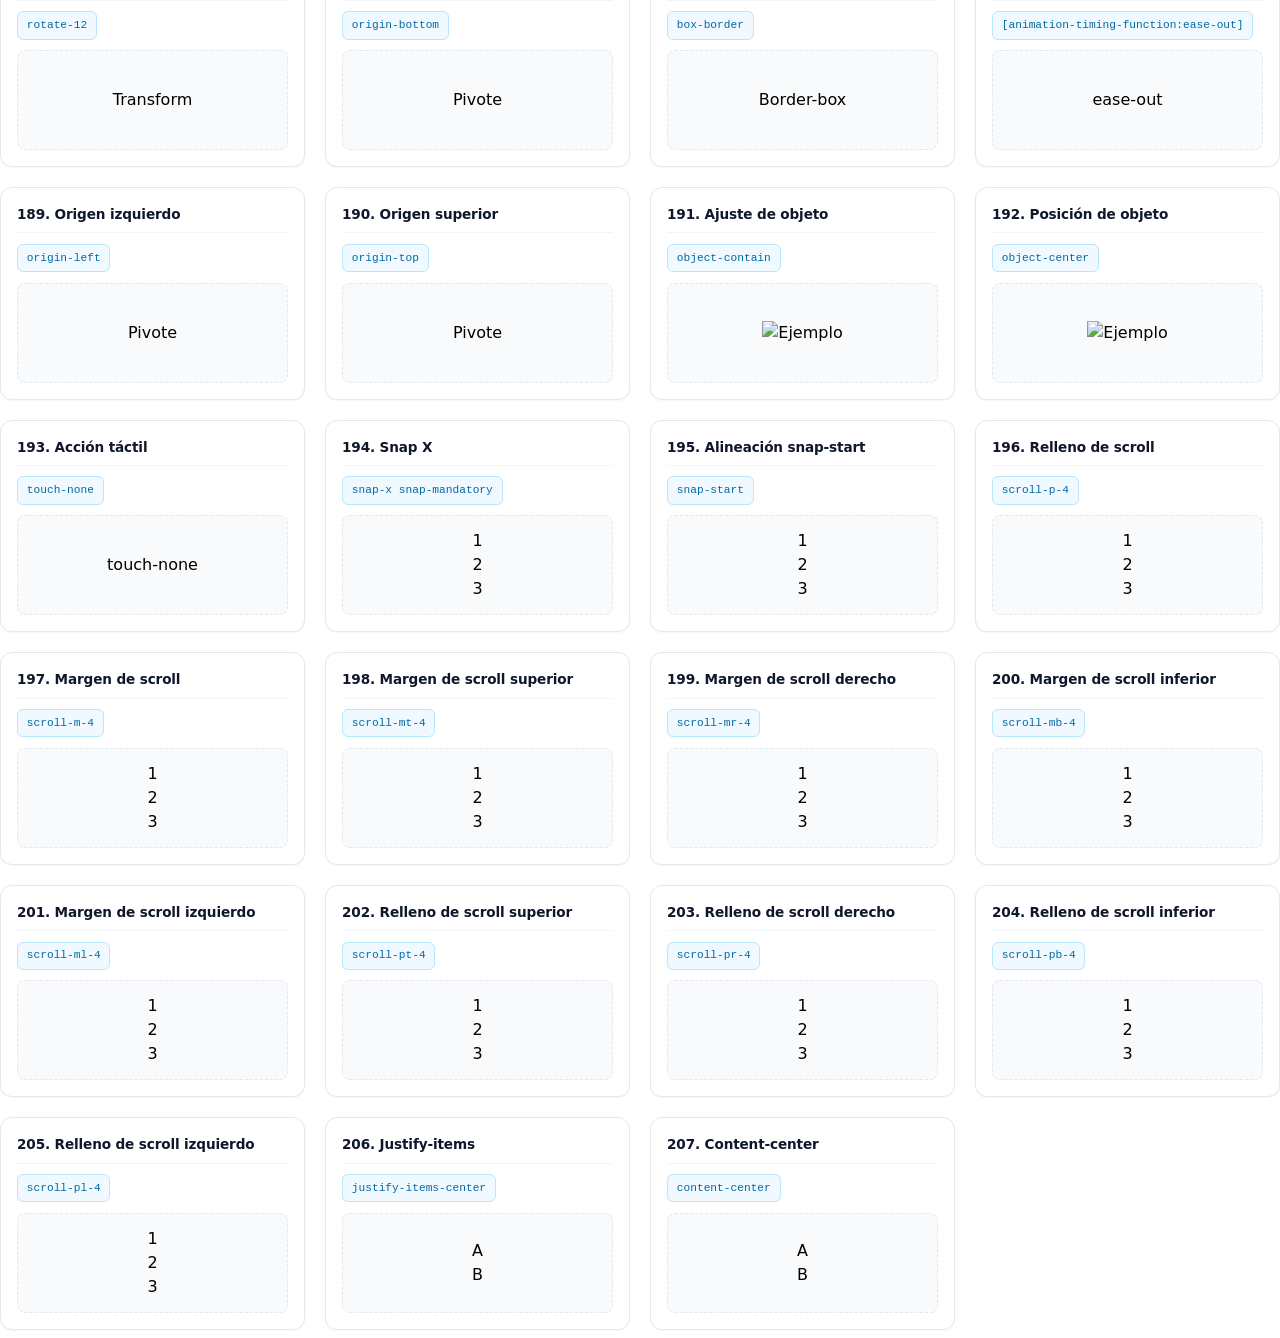
==== commit e597fb38: "Update index.html" ====
--- a/index.html
+++ b/index.html
@@ -1,10 +1,9 @@
-<!DOCTYPE html>
-<html lang="es">
 <head>
   <meta charset="UTF-8">
   <meta name="viewport" content="width=device-width, initial-scale=1.0">
-  <title>Taller Tailwind CSS · Arana Jimenez Julian Camilo </title>
-
+  <title>Taller Tailwind CSS · Arana Jimenez Julian Camilo</title>
+
+  <script src="https://cdn.jsdelivr.net/npm/@tailwindcss/browser@4"></script>
   <link rel="stylesheet" href="style.css">
 </head>
 <body class="bg-slate-50 text-slate-800 antialiased">
